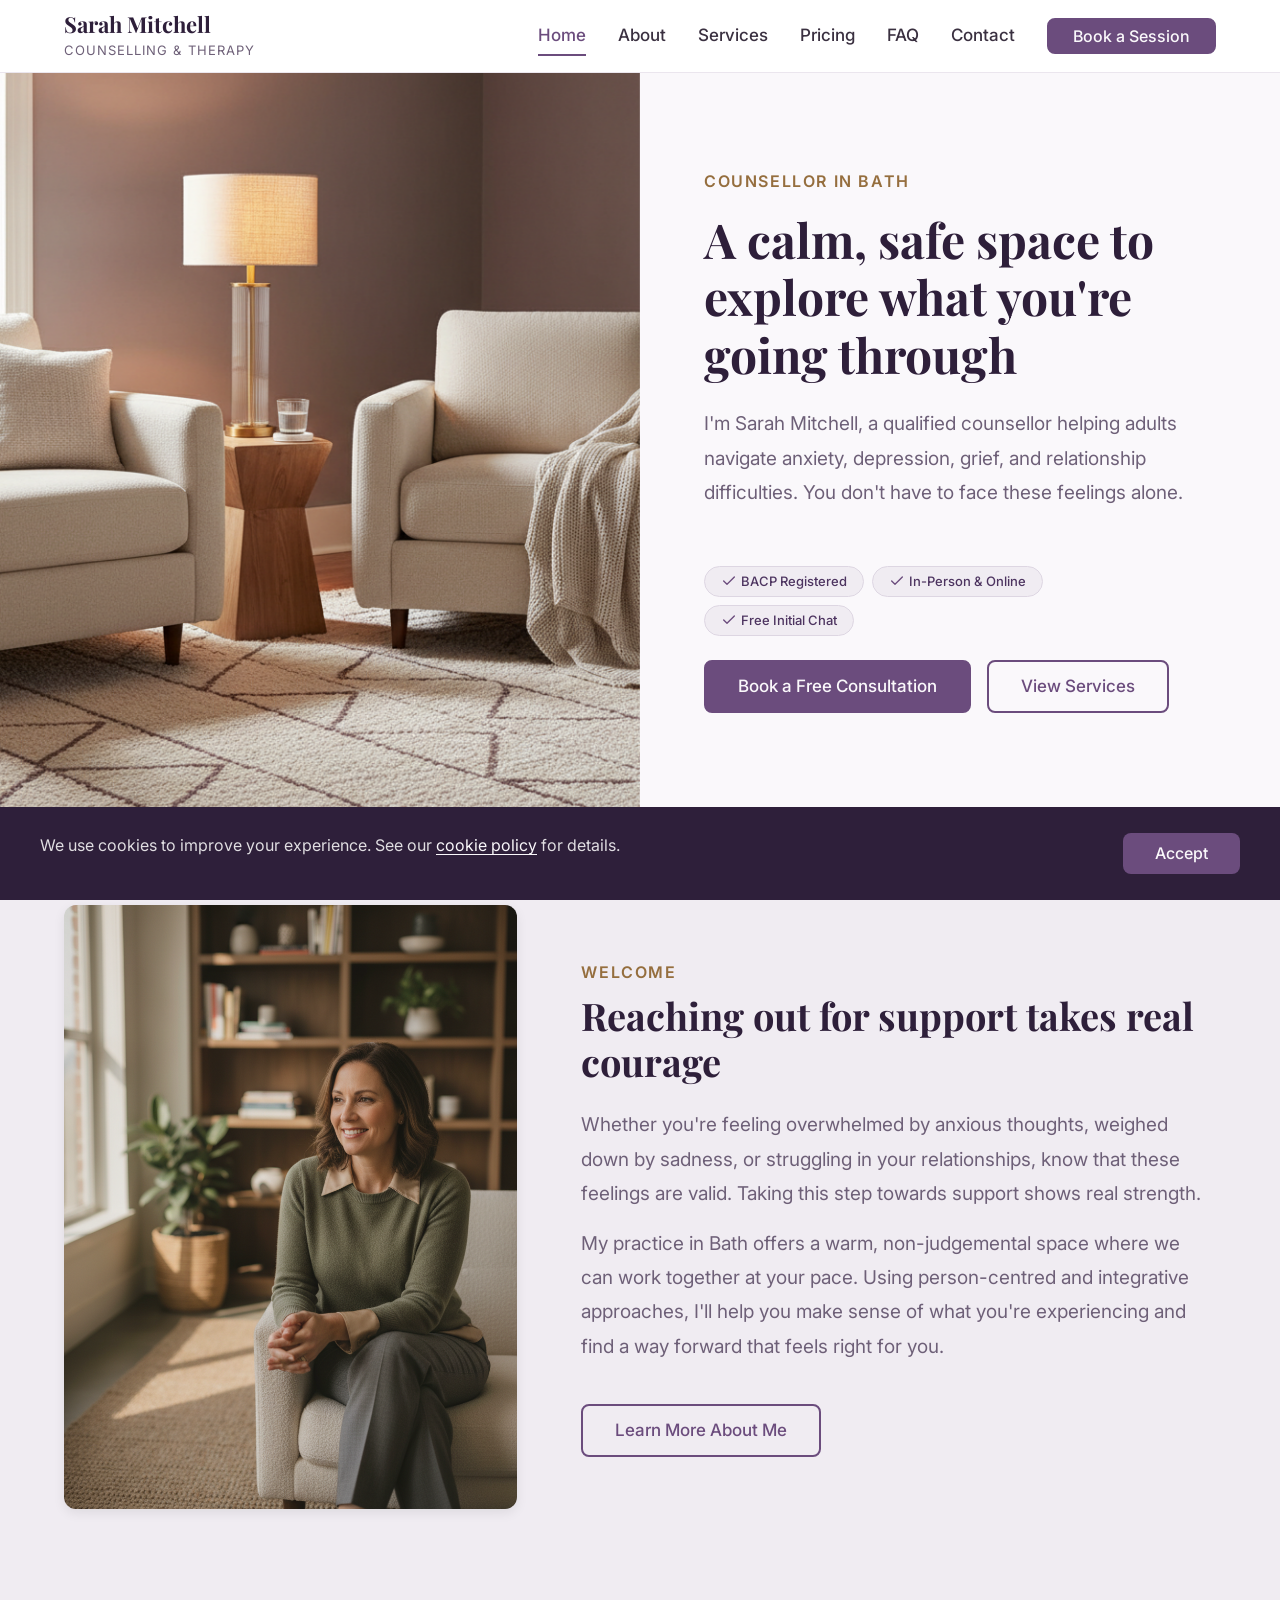
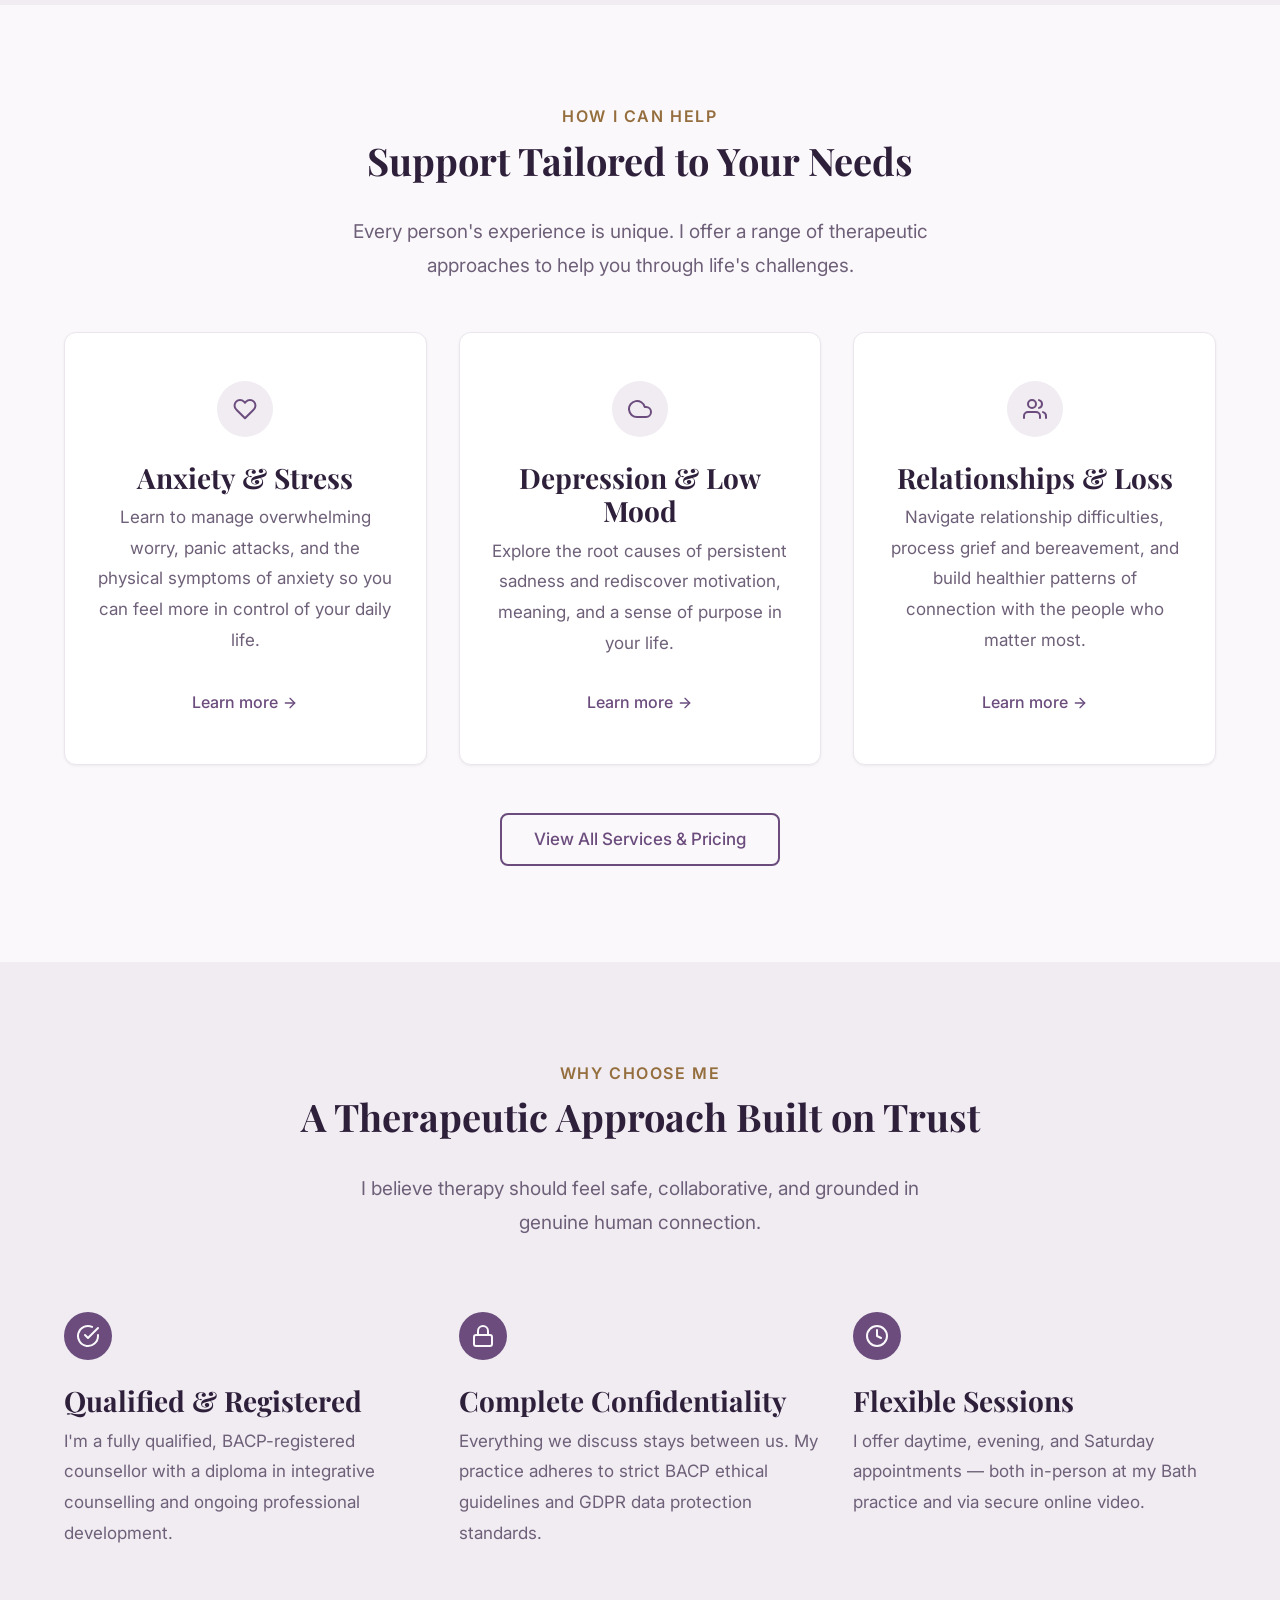
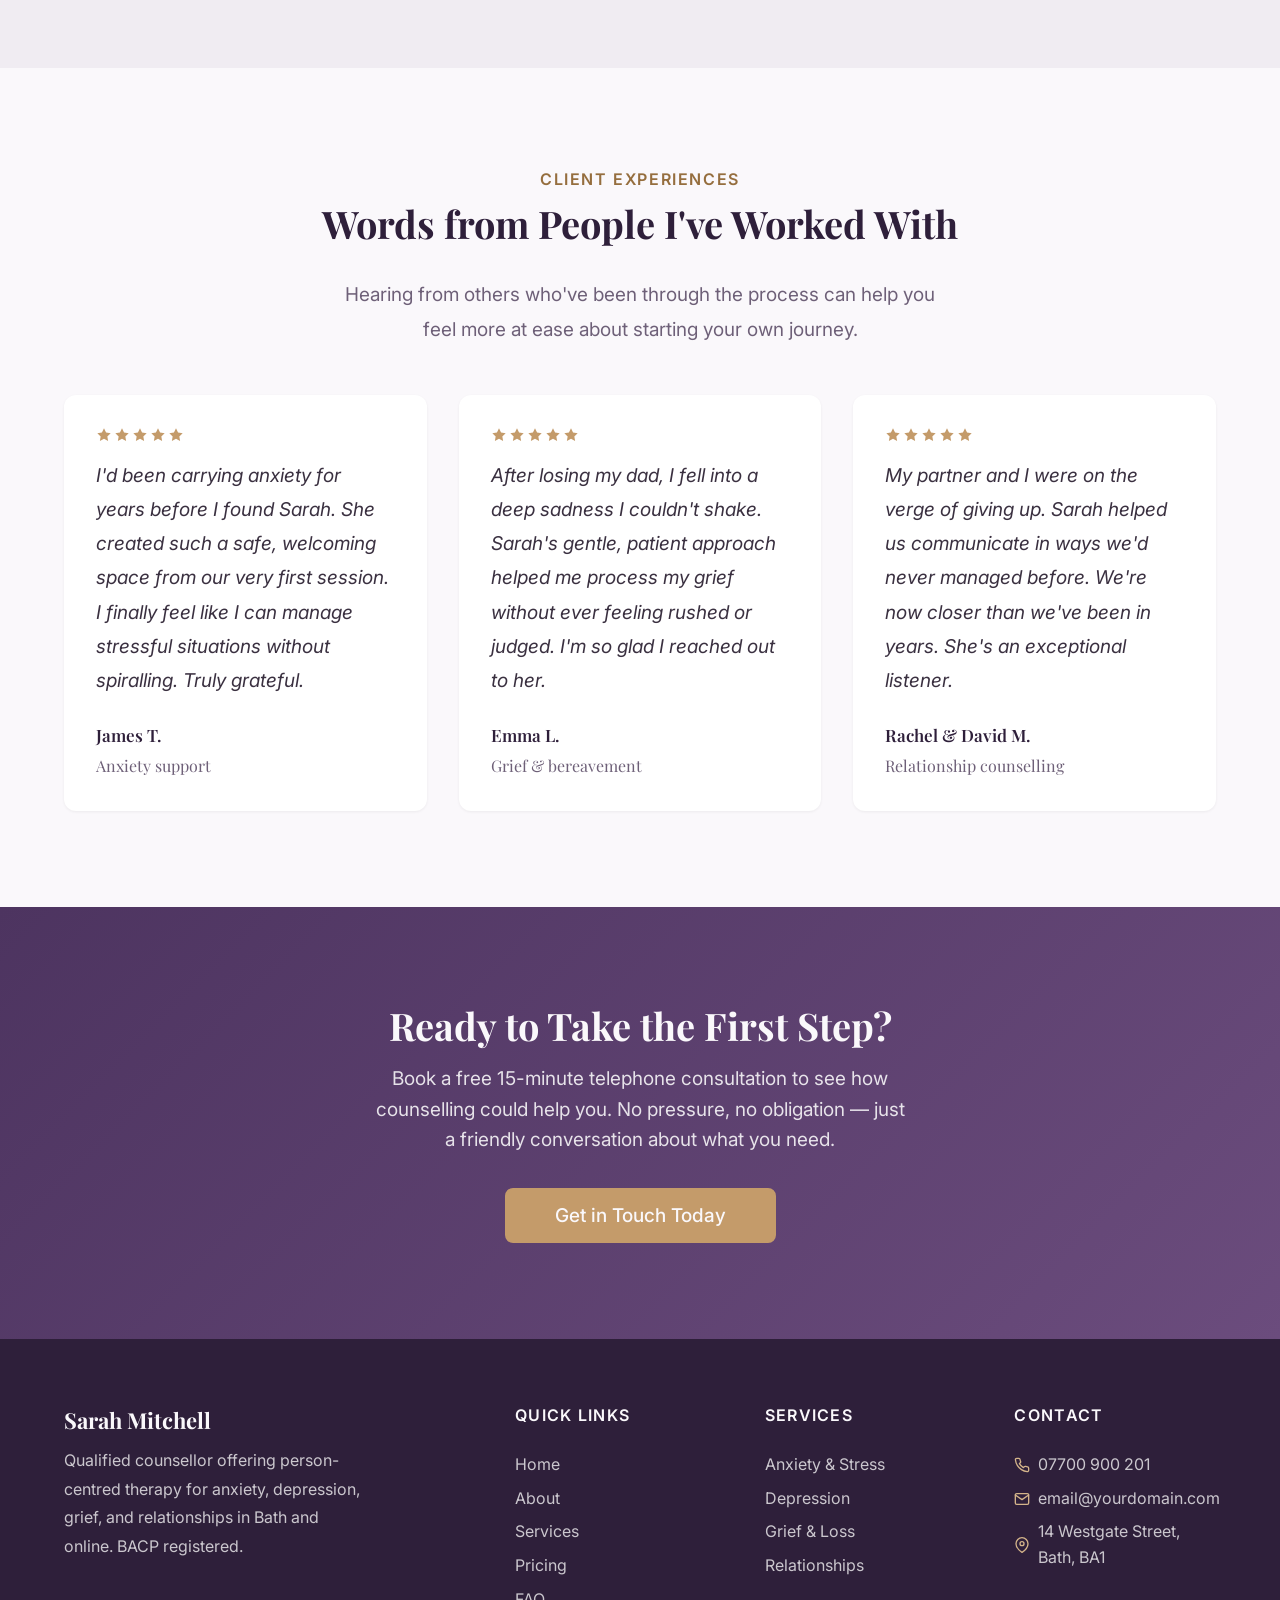
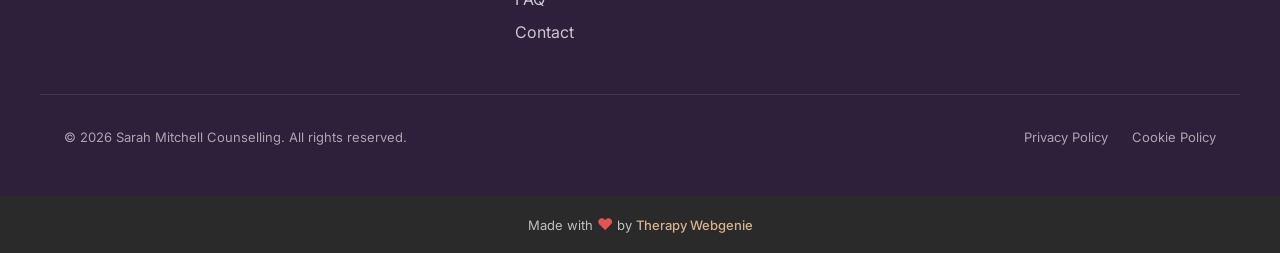
==== index.html @ 0e1b602f "Fix approach numbers, values icons, depression icon - Approach step numbers: 56px circles, 1.5rem fo" ====
<!DOCTYPE html>
<html lang="en">
<head>
  <meta charset="UTF-8">
  <meta name="viewport" content="width=device-width, initial-scale=1.0">
  <meta name="description" content="Sarah Mitchell — qualified counsellor in Bath offering person-centred therapy for anxiety, depression, grief, and relationship difficulties. Book a free consultation.">
  <meta name="author" content="Sarah Mitchell Counselling">
  <title>Sarah Mitchell Counselling — Therapist in Bath | Anxiety, Depression &amp; Relationships</title>

  <link rel="canonical" href="https://counsellor.therapywebgenie.com/">

  <meta property="og:type" content="website">
  <meta property="og:url" content="https://counsellor.therapywebgenie.com/">
  <meta property="og:title" content="Sarah Mitchell Counselling — Therapist in Bath">
  <meta property="og:description" content="Qualified counsellor in Bath offering person-centred therapy for anxiety, depression, grief, and relationship difficulties.">
  <meta property="og:image" content="https://counsellor.therapywebgenie.com/images/hero.jpg">

  <meta name="twitter:card" content="summary_large_image">
  <meta name="twitter:title" content="Sarah Mitchell Counselling — Therapist in Bath">
  <meta name="twitter:description" content="Qualified counsellor in Bath offering person-centred therapy for anxiety, depression, grief, and relationship difficulties.">
  <meta name="twitter:image" content="https://counsellor.therapywebgenie.com/images/hero.jpg">

  <link rel="preconnect" href="https://fonts.googleapis.com">
  <link rel="preconnect" href="https://fonts.gstatic.com" crossorigin>

  <link rel="stylesheet" href="css/base.css">
  <link rel="stylesheet" href="css/components.css">
  <link rel="stylesheet" href="css/theme.css">
  <!-- PROFILE:schema -->
  <script type="application/ld+json">
  {
    "@context": "https://schema.org",
    "@type": "LocalBusiness",
    "name": "Sarah Mitchell Counselling",
    "description": "Qualified counsellor in Bath offering person-centred therapy for anxiety, depression, grief, and relationship difficulties.",
    "url": "https://counsellor.therapywebgenie.com",
    "telephone": "07700 900 201",
    "email": "email@yourdomain.com",
    "address": {
      "@type": "PostalAddress",
      "streetAddress": "14 Westgate Street",
      "addressLocality": "Bath",
      "postalCode": "BA1",
      "addressCountry": "GB"
    },
    "openingHours": [
      "Mo-Fr 09:00-19:00",
      "Sa 09:00-13:00"
    ],
    "image": "https://counsellor.therapywebgenie.com/images/hero.jpg",
    "priceRange": "££"
  }
  </script>
  <!-- /PROFILE:schema -->
</head>
<body>

  <a href="#main" class="skip-link">Skip to main content</a>

  <!-- SECTION: nav -->
  <nav class="nav" role="navigation" aria-label="Main navigation">
    <div class="container nav__inner">
      <a href="index.html" class="nav__brand">
        <!-- PROFILE:logo --><!-- /PROFILE:logo -->
        <span class="nav__name"><!-- PROFILE:site_title -->Sarah Mitchell<!-- /PROFILE:site_title --></span>
        <span class="nav__title"><!-- PROFILE:site_slogan -->Counselling &amp; Therapy<!-- /PROFILE:site_slogan --></span>
      </a>
      <div class="nav__links">
        <a href="index.html" class="nav__link nav__link--active">Home</a>
        <a href="about.html" class="nav__link">About</a>
        <a href="services.html" class="nav__link">Services</a>
        <a href="pricing.html" class="nav__link">Pricing</a>
        <a href="faq.html" class="nav__link">FAQ</a>
        <a href="contact.html" class="nav__link">Contact</a>
        <a href="contact.html" class="btn btn--primary nav__cta">Book a Session</a>
      </div>
      <button class="nav__toggle" aria-label="Toggle menu" aria-expanded="false" aria-controls="mobile-menu">
        <span class="nav__toggle-bar"></span>
        <span class="nav__toggle-bar"></span>
        <span class="nav__toggle-bar"></span>
      </button>
    </div>
    <div class="nav__mobile" id="mobile-menu" role="menu">
      <a href="index.html" class="nav__link nav__link--active" role="menuitem">Home</a>
      <a href="about.html" class="nav__link" role="menuitem">About</a>
      <a href="services.html" class="nav__link" role="menuitem">Services</a>
      <a href="pricing.html" class="nav__link" role="menuitem">Pricing</a>
      <a href="faq.html" class="nav__link" role="menuitem">FAQ</a>
      <a href="contact.html" class="nav__link" role="menuitem">Contact</a>
      <a href="contact.html" class="btn btn--primary" role="menuitem">Book a Session</a>
    </div>
  </nav>
  <!-- /SECTION: nav -->

  <!-- Compact scroll header -->
  <div class="nav-scroll" aria-hidden="true">
    <div class="container nav-scroll__inner">
      <div class="nav-scroll__brand">
        <span class="nav-scroll__name"><!-- PROFILE:site_title -->Sarah Mitchell<!-- /PROFILE:site_title --></span>
        <span class="nav-scroll__title"><!-- PROFILE:site_slogan -->Counselling &amp; Therapy<!-- /PROFILE:site_slogan --></span>
      </div>
      <div class="nav-scroll__right">
        <a href="tel:07700900201" class="nav-scroll__phone">
          <svg xmlns="http://www.w3.org/2000/svg" viewBox="0 0 24 24" fill="none" stroke="currentColor" stroke-width="2" stroke-linecap="round" stroke-linejoin="round"><path d="M22 16.92v3a2 2 0 0 1-2.18 2 19.79 19.79 0 0 1-8.63-3.07 19.5 19.5 0 0 1-6-6 19.79 19.79 0 0 1-3.07-8.67A2 2 0 0 1 4.11 2h3a2 2 0 0 1 2 1.72c.127.96.361 1.903.7 2.81a2 2 0 0 1-.45 2.11L8.09 9.91a16 16 0 0 0 6 6l1.27-1.27a2 2 0 0 1 2.11-.45c.907.339 1.85.573 2.81.7A2 2 0 0 1 22 16.92z"></path></svg>
          07700 900 201
        </a>
        <a href="tel:07700900201" class="nav-scroll__phone-icon" aria-label="Call us">
          <svg xmlns="http://www.w3.org/2000/svg" viewBox="0 0 24 24" fill="none" stroke="currentColor" stroke-width="2" stroke-linecap="round" stroke-linejoin="round"><path d="M22 16.92v3a2 2 0 0 1-2.18 2 19.79 19.79 0 0 1-8.63-3.07 19.5 19.5 0 0 1-6-6 19.79 19.79 0 0 1-3.07-8.67A2 2 0 0 1 4.11 2h3a2 2 0 0 1 2 1.72c.127.96.361 1.903.7 2.81a2 2 0 0 1-.45 2.11L8.09 9.91a16 16 0 0 0 6 6l1.27-1.27a2 2 0 0 1 2.11-.45c.907.339 1.85.573 2.81.7A2 2 0 0 1 22 16.92z"></path></svg>
        </a>
        <button class="nav-scroll__toggle" aria-label="Toggle menu">
          <span class="nav-scroll__toggle-bar"></span>
          <span class="nav-scroll__toggle-bar"></span>
          <span class="nav-scroll__toggle-bar"></span>
        </button>
      </div>
    </div>
  </div>

  <main id="main">

    <!-- SECTION: hero -->
    <section class="hero hero--half">
      <div class="container hero__inner">
        <div class="hero__content">
          <span class="hero__label">Counsellor in Bath</span>
          <h1 class="hero__heading">A calm, safe space to explore what you're going through</h1>
          <p class="hero__text">I'm Sarah Mitchell, a qualified counsellor helping adults navigate anxiety, depression, grief, and relationship difficulties. You don't have to face these feelings alone.</p>
          <ul class="hero__ticks">
            <li>
              <svg xmlns="http://www.w3.org/2000/svg" viewBox="0 0 24 24" fill="none" stroke="currentColor" stroke-width="2" stroke-linecap="round" stroke-linejoin="round"><polyline points="20 6 9 17 4 12"></polyline></svg>
              BACP Registered
            </li>
            <li>
              <svg xmlns="http://www.w3.org/2000/svg" viewBox="0 0 24 24" fill="none" stroke="currentColor" stroke-width="2" stroke-linecap="round" stroke-linejoin="round"><polyline points="20 6 9 17 4 12"></polyline></svg>
              In-Person &amp; Online
            </li>
            <li>
              <svg xmlns="http://www.w3.org/2000/svg" viewBox="0 0 24 24" fill="none" stroke="currentColor" stroke-width="2" stroke-linecap="round" stroke-linejoin="round"><polyline points="20 6 9 17 4 12"></polyline></svg>
              Free Initial Chat
            </li>
          </ul>
          <div class="hero__actions">
            <a href="contact.html" class="btn btn--primary">Book a Free Consultation</a>
            <a href="services.html" class="btn btn--secondary">View Services</a>
          </div>
        </div>
        <div class="hero__image-wrap">
          <img src="images/hero.jpg" alt="Warm, inviting therapy room with soft lighting" class="hero__image" width="800" height="600">
        </div>
      </div>
    </section>
    <!-- /SECTION: hero -->

    <!-- SECTION: intro -->
    <section class="section section--alt reveal">
      <div class="container intro__inner">
        <div class="intro__image-wrap">
          <img src="images/about-portrait.jpg" alt="Sarah Mitchell, counsellor in Bath" class="intro__image" width="600" height="800">
        </div>
        <div class="intro__text">
          <span class="section-label">Welcome</span>
          <h2>Reaching out for support takes real courage</h2>
          <p>Whether you're feeling overwhelmed by anxious thoughts, weighed down by sadness, or struggling in your relationships, know that these feelings are valid. Taking this step towards support shows real strength.</p>
          <p>My practice in Bath offers a warm, non-judgemental space where we can work together at your pace. Using person-centred and integrative approaches, I'll help you make sense of what you're experiencing and find a way forward that feels right for you.</p>
          <a href="about.html" class="btn btn--secondary">Learn More About Me</a>
        </div>
      </div>
    </section>
    <!-- /SECTION: intro -->

    <!-- SECTION: services-overview -->
    <section class="section reveal">
      <div class="container text-center">
        <span class="section-label">How I Can Help</span>
        <h2>Support Tailored to Your Needs</h2>
        <p class="section-subtitle">Every person's experience is unique. I offer a range of therapeutic approaches to help you through life's challenges.</p>
      </div>
      <div class="container grid grid--3">
        <div class="card card--service">
          <div class="card__icon">
            <svg xmlns="http://www.w3.org/2000/svg" viewBox="0 0 24 24" fill="none" stroke="currentColor" stroke-width="2" stroke-linecap="round" stroke-linejoin="round"><path d="M20.84 4.61a5.5 5.5 0 0 0-7.78 0L12 5.67l-1.06-1.06a5.5 5.5 0 0 0-7.78 7.78l1.06 1.06L12 21.23l7.78-7.78 1.06-1.06a5.5 5.5 0 0 0 0-7.78z"></path></svg>
          </div>
          <h3 class="card__title">Anxiety &amp; Stress</h3>
          <p class="card__text">Learn to manage overwhelming worry, panic attacks, and the physical symptoms of anxiety so you can feel more in control of your daily life.</p>
          <a href="services.html" class="card__link">
            Learn more
            <svg xmlns="http://www.w3.org/2000/svg" viewBox="0 0 24 24" fill="none" stroke="currentColor" stroke-width="2" stroke-linecap="round" stroke-linejoin="round"><line x1="5" y1="12" x2="19" y2="12"></line><polyline points="12 5 19 12 12 19"></polyline></svg>
          </a>
        </div>
        <div class="card card--service">
          <div class="card__icon">
            <svg xmlns="http://www.w3.org/2000/svg" viewBox="0 0 24 24" fill="none" stroke="currentColor" stroke-width="2" stroke-linecap="round" stroke-linejoin="round"><path d="M18 10h-1.26A8 8 0 1 0 9 20h9a5 5 0 0 0 0-10z"></path></svg>
          </div>
          <h3 class="card__title">Depression &amp; Low Mood</h3>
          <p class="card__text">Explore the root causes of persistent sadness and rediscover motivation, meaning, and a sense of purpose in your life.</p>
          <a href="services.html" class="card__link">
            Learn more
            <svg xmlns="http://www.w3.org/2000/svg" viewBox="0 0 24 24" fill="none" stroke="currentColor" stroke-width="2" stroke-linecap="round" stroke-linejoin="round"><line x1="5" y1="12" x2="19" y2="12"></line><polyline points="12 5 19 12 12 19"></polyline></svg>
          </a>
        </div>
        <div class="card card--service">
          <div class="card__icon">
            <svg xmlns="http://www.w3.org/2000/svg" viewBox="0 0 24 24" fill="none" stroke="currentColor" stroke-width="2" stroke-linecap="round" stroke-linejoin="round"><path d="M17 21v-2a4 4 0 0 0-4-4H5a4 4 0 0 0-4 4v2"></path><circle cx="9" cy="7" r="4"></circle><path d="M23 21v-2a4 4 0 0 0-3-3.87"></path><path d="M16 3.13a4 4 0 0 1 0 7.75"></path></svg>
          </div>
          <h3 class="card__title">Relationships &amp; Loss</h3>
          <p class="card__text">Navigate relationship difficulties, process grief and bereavement, and build healthier patterns of connection with the people who matter most.</p>
          <a href="services.html" class="card__link">
            Learn more
            <svg xmlns="http://www.w3.org/2000/svg" viewBox="0 0 24 24" fill="none" stroke="currentColor" stroke-width="2" stroke-linecap="round" stroke-linejoin="round"><line x1="5" y1="12" x2="19" y2="12"></line><polyline points="12 5 19 12 12 19"></polyline></svg>
          </a>
        </div>
      </div>
      <div class="container text-center section-footer">
        <a href="services.html" class="btn btn--secondary">View All Services &amp; Pricing</a>
      </div>
    </section>
    <!-- /SECTION: services-overview -->

    <!-- SECTION: why-choose -->
    <section class="section section--alt reveal">
      <div class="container text-center">
        <span class="section-label">Why Choose Me</span>
        <h2>A Therapeutic Approach Built on Trust</h2>
        <p class="section-subtitle">I believe therapy should feel safe, collaborative, and grounded in genuine human connection.</p>
      </div>
      <div class="container grid grid--3">
        <div class="card card--feature">
          <div class="card__icon">
            <svg xmlns="http://www.w3.org/2000/svg" viewBox="0 0 24 24" fill="none" stroke="currentColor" stroke-width="2" stroke-linecap="round" stroke-linejoin="round"><path d="M22 11.08V12a10 10 0 1 1-5.93-9.14"></path><polyline points="22 4 12 14.01 9 11.01"></polyline></svg>
          </div>
          <h3 class="card__title">Qualified &amp; Registered</h3>
          <p class="card__text">I'm a fully qualified, BACP-registered counsellor with a diploma in integrative counselling and ongoing professional development.</p>
        </div>
        <div class="card card--feature">
          <div class="card__icon">
            <svg xmlns="http://www.w3.org/2000/svg" viewBox="0 0 24 24" fill="none" stroke="currentColor" stroke-width="2" stroke-linecap="round" stroke-linejoin="round"><rect x="3" y="11" width="18" height="11" rx="2" ry="2"></rect><path d="M7 11V7a5 5 0 0 1 10 0v4"></path></svg>
          </div>
          <h3 class="card__title">Complete Confidentiality</h3>
          <p class="card__text">Everything we discuss stays between us. My practice adheres to strict BACP ethical guidelines and GDPR data protection standards.</p>
        </div>
        <div class="card card--feature">
          <div class="card__icon">
            <svg xmlns="http://www.w3.org/2000/svg" viewBox="0 0 24 24" fill="none" stroke="currentColor" stroke-width="2" stroke-linecap="round" stroke-linejoin="round"><circle cx="12" cy="12" r="10"></circle><polyline points="12 6 12 12 16 14"></polyline></svg>
          </div>
          <h3 class="card__title">Flexible Sessions</h3>
          <p class="card__text">I offer daytime, evening, and Saturday appointments — both in-person at my Bath practice and via secure online video.</p>
        </div>
      </div>
    </section>
    <!-- /SECTION: why-choose -->

    <!-- SECTION: testimonials -->
    <section class="section reveal">
      <div class="container text-center">
        <span class="section-label">Client Experiences</span>
        <h2>Words from People I've Worked With</h2>
        <p class="section-subtitle">Hearing from others who've been through the process can help you feel more at ease about starting your own journey.</p>
      </div>
      <div class="container grid grid--3">
        <div class="testimonial">
          <div class="testimonial__stars">
            <svg viewBox="0 0 24 24"><path d="M12 2l3.09 6.26L22 9.27l-5 4.87 1.18 6.88L12 17.77l-6.18 3.25L7 14.14 2 9.27l6.91-1.01L12 2z"/></svg>
            <svg viewBox="0 0 24 24"><path d="M12 2l3.09 6.26L22 9.27l-5 4.87 1.18 6.88L12 17.77l-6.18 3.25L7 14.14 2 9.27l6.91-1.01L12 2z"/></svg>
            <svg viewBox="0 0 24 24"><path d="M12 2l3.09 6.26L22 9.27l-5 4.87 1.18 6.88L12 17.77l-6.18 3.25L7 14.14 2 9.27l6.91-1.01L12 2z"/></svg>
            <svg viewBox="0 0 24 24"><path d="M12 2l3.09 6.26L22 9.27l-5 4.87 1.18 6.88L12 17.77l-6.18 3.25L7 14.14 2 9.27l6.91-1.01L12 2z"/></svg>
            <svg viewBox="0 0 24 24"><path d="M12 2l3.09 6.26L22 9.27l-5 4.87 1.18 6.88L12 17.77l-6.18 3.25L7 14.14 2 9.27l6.91-1.01L12 2z"/></svg>
          </div>
          <p class="testimonial__quote">I'd been carrying anxiety for years before I found Sarah. She created such a safe, welcoming space from our very first session. I finally feel like I can manage stressful situations without spiralling. Truly grateful.</p>
          <p class="testimonial__author">James T.</p>
          <p class="testimonial__detail">Anxiety support</p>
        </div>
        <div class="testimonial">
          <div class="testimonial__stars">
            <svg viewBox="0 0 24 24"><path d="M12 2l3.09 6.26L22 9.27l-5 4.87 1.18 6.88L12 17.77l-6.18 3.25L7 14.14 2 9.27l6.91-1.01L12 2z"/></svg>
            <svg viewBox="0 0 24 24"><path d="M12 2l3.09 6.26L22 9.27l-5 4.87 1.18 6.88L12 17.77l-6.18 3.25L7 14.14 2 9.27l6.91-1.01L12 2z"/></svg>
            <svg viewBox="0 0 24 24"><path d="M12 2l3.09 6.26L22 9.27l-5 4.87 1.18 6.88L12 17.77l-6.18 3.25L7 14.14 2 9.27l6.91-1.01L12 2z"/></svg>
            <svg viewBox="0 0 24 24"><path d="M12 2l3.09 6.26L22 9.27l-5 4.87 1.18 6.88L12 17.77l-6.18 3.25L7 14.14 2 9.27l6.91-1.01L12 2z"/></svg>
            <svg viewBox="0 0 24 24"><path d="M12 2l3.09 6.26L22 9.27l-5 4.87 1.18 6.88L12 17.77l-6.18 3.25L7 14.14 2 9.27l6.91-1.01L12 2z"/></svg>
          </div>
          <p class="testimonial__quote">After losing my dad, I fell into a deep sadness I couldn't shake. Sarah's gentle, patient approach helped me process my grief without ever feeling rushed or judged. I'm so glad I reached out to her.</p>
          <p class="testimonial__author">Emma L.</p>
          <p class="testimonial__detail">Grief &amp; bereavement</p>
        </div>
        <div class="testimonial">
          <div class="testimonial__stars">
            <svg viewBox="0 0 24 24"><path d="M12 2l3.09 6.26L22 9.27l-5 4.87 1.18 6.88L12 17.77l-6.18 3.25L7 14.14 2 9.27l6.91-1.01L12 2z"/></svg>
            <svg viewBox="0 0 24 24"><path d="M12 2l3.09 6.26L22 9.27l-5 4.87 1.18 6.88L12 17.77l-6.18 3.25L7 14.14 2 9.27l6.91-1.01L12 2z"/></svg>
            <svg viewBox="0 0 24 24"><path d="M12 2l3.09 6.26L22 9.27l-5 4.87 1.18 6.88L12 17.77l-6.18 3.25L7 14.14 2 9.27l6.91-1.01L12 2z"/></svg>
            <svg viewBox="0 0 24 24"><path d="M12 2l3.09 6.26L22 9.27l-5 4.87 1.18 6.88L12 17.77l-6.18 3.25L7 14.14 2 9.27l6.91-1.01L12 2z"/></svg>
            <svg viewBox="0 0 24 24"><path d="M12 2l3.09 6.26L22 9.27l-5 4.87 1.18 6.88L12 17.77l-6.18 3.25L7 14.14 2 9.27l6.91-1.01L12 2z"/></svg>
          </div>
          <p class="testimonial__quote">My partner and I were on the verge of giving up. Sarah helped us communicate in ways we'd never managed before. We're now closer than we've been in years. She's an exceptional listener.</p>
          <p class="testimonial__author">Rachel &amp; David M.</p>
          <p class="testimonial__detail">Relationship counselling</p>
        </div>
      </div>
    </section>
    <!-- /SECTION: testimonials -->

    <!-- SECTION: cta -->
    <section class="section cta-banner reveal">
      <div class="container text-center">
        <h2>Ready to Take the First Step?</h2>
        <p>Book a free 15-minute telephone consultation to see how counselling could help you. No pressure, no obligation — just a friendly conversation about what you need.</p>
        <div class="cta-banner__buttons">
          <a href="contact.html" class="btn btn--accent">Get in Touch Today</a>
        </div>
      </div>
    </section>
    <!-- /SECTION: cta -->

  </main>

  <!-- SECTION: footer -->
  <footer class="footer">
    <div class="container footer__inner">
      <div class="footer__brand">
        <p class="footer__brand-name">Sarah Mitchell</p>
        <p class="footer__brand-text">Qualified counsellor offering person-centred therapy for anxiety, depression, grief, and relationships in Bath and online. BACP registered.</p>
      </div>
      <div class="footer__col">
        <p class="footer__heading">Quick Links</p>
        <div class="footer__links">
          <a href="index.html" class="footer__link">Home</a>
          <a href="about.html" class="footer__link">About</a>
          <a href="services.html" class="footer__link">Services</a>
          <a href="pricing.html" class="footer__link">Pricing</a>
          <a href="faq.html" class="footer__link">FAQ</a>
          <a href="contact.html" class="footer__link">Contact</a>
        </div>
      </div>
      <div class="footer__col">
        <p class="footer__heading">Services</p>
        <div class="footer__links">
          <a href="services.html" class="footer__link">Anxiety &amp; Stress</a>
          <a href="services.html" class="footer__link">Depression</a>
          <a href="services.html" class="footer__link">Grief &amp; Loss</a>
          <a href="services.html" class="footer__link">Relationships</a>
        </div>
      </div>
      <div class="footer__col">
        <p class="footer__heading">Contact</p>
        <div class="footer__contact-item">
          <svg xmlns="http://www.w3.org/2000/svg" viewBox="0 0 24 24" fill="none" stroke="currentColor" stroke-width="2" stroke-linecap="round" stroke-linejoin="round"><path d="M22 16.92v3a2 2 0 0 1-2.18 2 19.79 19.79 0 0 1-8.63-3.07 19.5 19.5 0 0 1-6-6 19.79 19.79 0 0 1-3.07-8.67A2 2 0 0 1 4.11 2h3a2 2 0 0 1 2 1.72 12.84 12.84 0 0 0 .7 2.81 2 2 0 0 1-.45 2.11L8.09 9.91a16 16 0 0 0 6 6l1.27-1.27a2 2 0 0 1 2.11-.45 12.84 12.84 0 0 0 2.81.7A2 2 0 0 1 22 16.92z"></path></svg>
          <!-- PROFILE:phone_landline --><span>07700 900 201</span><!-- /PROFILE:phone_landline -->
        </div>
        <div class="footer__contact-item">
          <svg xmlns="http://www.w3.org/2000/svg" viewBox="0 0 24 24" fill="none" stroke="currentColor" stroke-width="2" stroke-linecap="round" stroke-linejoin="round"><path d="M4 4h16c1.1 0 2 .9 2 2v12c0 1.1-.9 2-2 2H4c-1.1 0-2-.9-2-2V6c0-1.1.9-2 2-2z"></path><polyline points="22,6 12,13 2,6"></polyline></svg>
          <!-- PROFILE:email --><a href="mailto:email@yourdomain.com">email@yourdomain.com</a><!-- /PROFILE:email -->
        </div>
        <div class="footer__contact-item">
          <svg xmlns="http://www.w3.org/2000/svg" viewBox="0 0 24 24" fill="none" stroke="currentColor" stroke-width="2" stroke-linecap="round" stroke-linejoin="round"><path d="M21 10c0 7-9 13-9 13s-9-6-9-13a9 9 0 0 1 18 0z"></path><circle cx="12" cy="10" r="3"></circle></svg>
          <!-- PROFILE:address --><span>14 Westgate Street, Bath, BA1</span><!-- /PROFILE:address -->
        </div>
      </div>
    </div>
    <div class="container footer__bottom">
      <p class="footer__copyright">&copy; 2026 Sarah Mitchell Counselling. All rights reserved.</p>
      <div class="footer__legal">
        <a href="privacy.html">Privacy Policy</a>
        <a href="cookies-policy.html">Cookie Policy</a>
      </div>
    </div>
  </footer>
  <!-- /SECTION: footer -->

  <div class="site-credit">
    <p>Made with <span class="site-credit__heart" aria-label="love">&#10084;</span> by <a href="https://www.therapywebgenie.com" target="_blank" rel="noopener">Therapy Webgenie</a></p>
  </div>

  <!-- Cookie Consent -->
  <div class="cookie-banner" role="dialog" aria-label="Cookie consent">
    <div class="cookie-banner__inner">
      <p class="cookie-banner__text">We use cookies to improve your experience. See our <a href="cookies-policy.html">cookie policy</a> for details.</p>
      <button class="cookie-banner__accept">Accept</button>
    </div>
  </div>

  <!-- Back to Top -->
  <button class="back-to-top" aria-label="Back to top">
    <svg xmlns="http://www.w3.org/2000/svg" viewBox="0 0 24 24" fill="none" stroke="currentColor" stroke-width="2" stroke-linecap="round" stroke-linejoin="round"><polyline points="18 15 12 9 6 15"></polyline></svg>
  </button>

  <script src="js/main.js"></script>
</body>
</html>
---- css/base.css ----
/* =============================================
   BASE STYLES
   Reset, Custom Properties, Typography, Layout
   Theme colours & fonts are in theme.css
   ============================================= */

/* --- Custom Properties (non-theme) --- */
:root {
  --text-xs: 0.8125rem;
  --text-sm: 1rem;
  --text-base: 1.0625rem;
  --text-md: 1.1875rem;
  --text-lg: 1.375rem;
  --text-xl: 1.625rem;
  --text-2xl: 2rem;
  --text-3xl: 2.375rem;
  --text-4xl: 3rem;

  /* Heading sizes (overridable per font pairing in theme.css) */
  --text-h1: var(--text-3xl);          /* mobile: 38px */
  --text-h1-desktop: var(--text-4xl);  /* desktop: 48px */
  --text-h2: var(--text-2xl);          /* mobile: 32px */
  --text-h2-desktop: var(--text-3xl);  /* desktop: 38px */
  --text-h3: var(--text-xl);           /* mobile: 26px */
  --text-h3-desktop: 1.75rem;          /* desktop: 28px */

  --font-weight-normal: 400;
  --font-weight-medium: 500;
  --font-weight-semibold: 600;
  --font-weight-bold: 700;

  --line-height-tight: 1.2;
  --line-height-normal: 1.6;
  --line-height-relaxed: 1.8;

  /* Spacing */
  --space-xs: 0.25rem;
  --space-sm: 0.5rem;
  --space-md: 1rem;
  --space-lg: 1.5rem;
  --space-xl: 2rem;
  --space-2xl: 3rem;
  --space-3xl: 4rem;
  --space-4xl: 6rem;
  --space-5xl: 8rem;

  /* Layout */
  --container-max: 1200px;
  --container-narrow: 800px;
  --container-wide: 1400px;

  /* Border Radius */
  --radius-sm: 4px;
  --radius-md: 8px;
  --radius-lg: 12px;
  --radius-xl: 20px;
  --radius-full: 9999px;

  /* Shadows */
  --shadow-sm: 0 1px 3px rgba(0, 0, 0, 0.06);
  --shadow-md: 0 4px 12px rgba(0, 0, 0, 0.08);
  --shadow-lg: 0 8px 30px rgba(0, 0, 0, 0.1);
  --shadow-xl: 0 12px 40px rgba(0, 0, 0, 0.12);

  /* Transitions */
  --transition-fast: 150ms ease;
  --transition-base: 250ms ease;
  --transition-normal: 300ms ease;
  --transition-slow: 400ms ease;
}

/* --- Reset --- */
*,
*::before,
*::after {
  box-sizing: border-box;
  margin: 0;
  padding: 0;
}

html {
  font-size: 100%;
  scroll-behavior: smooth;
  -webkit-text-size-adjust: 100%;
}

body {
  font-family: var(--font-body);
  font-size: var(--text-md);
  font-weight: var(--font-weight-normal);
  line-height: var(--line-height-normal);
  color: var(--color-text);
  background-color: var(--color-bg);
  -webkit-font-smoothing: antialiased;
  -moz-osx-font-smoothing: grayscale;
}

img,
picture,
video,
svg {
  display: block;
  max-width: 100%;
  height: auto;
}

input,
button,
textarea,
select {
  font: inherit;
  color: inherit;
}

button {
  cursor: pointer;
  border: none;
  background: none;
}

a {
  color: inherit;
  text-decoration: none;
}

ul,
ol {
  list-style: none;
}

h1, h2, h3, h4, h5, h6 {
  font-family: var(--font-heading);
  color: var(--color-text-heading);
  line-height: var(--line-height-tight);
  font-weight: var(--font-weight-bold);
  margin-bottom: var(--space-md);
}

/* --- Typography --- */
h1 {
  font-size: var(--text-h1);
}

h2 {
  font-size: var(--text-h2);
}

h3 {
  font-size: var(--text-h3);
}

h4 {
  font-size: var(--text-lg);
}

h5 {
  font-size: var(--text-md);
}

h6 {
  font-size: var(--text-base);
}

p {
  margin-bottom: var(--space-md);
}

p:last-child:not(.section-subtitle) {
  margin-bottom: 0;
}

strong {
  font-weight: var(--font-weight-semibold);
}

/* --- Layout Utilities --- */
.container {
  width: 100%;
  max-width: var(--container-max);
  margin-left: auto;
  margin-right: auto;
  padding-left: var(--space-lg);
  padding-right: var(--space-lg);
}

.container--narrow {
  max-width: var(--container-narrow);
}

.section {
  padding-top: var(--space-3xl);
  padding-bottom: var(--space-3xl);
}

.section--alt {
  background-color: var(--color-bg-alt);
}

/* Icons inside alt sections: swap bg-alt → surface so they remain visible */
.section--alt .card__icon,
.section--alt .icon-box__icon,
.section--alt .contact-info__icon,
.section--alt .service-detail__icon {
  background-color: var(--color-surface);
}

.section--dark {
  background-color: var(--color-bg-dark);
  color: var(--color-text-inverse);
}

.section--dark h2,
.section--dark h3,
.section--dark h4 {
  color: var(--color-text-inverse);
}

/* Grid */
.grid {
  display: grid;
  gap: var(--space-xl);
}

.grid--2 {
  grid-template-columns: 1fr;
}

.grid--3 {
  grid-template-columns: 1fr;
}

/* --- Buttons --- */
.btn {
  display: inline-flex;
  align-items: center;
  justify-content: center;
  gap: var(--space-sm);
  padding: var(--space-md) var(--space-xl);
  font-family: var(--font-body);
  font-size: var(--text-base);
  font-weight: var(--font-weight-medium);
  line-height: 1;
  border-radius: var(--radius-md);
  transition: all var(--transition-base);
  text-decoration: none;
  border: 2px solid transparent;
  white-space: nowrap;
}

.btn--primary {
  background-color: var(--color-primary);
  color: var(--color-text-inverse);
  border-color: var(--color-primary);
}

.btn--primary:hover {
  background-color: var(--color-primary-dark);
  border-color: var(--color-primary-dark);
}

.btn--secondary {
  background-color: transparent;
  color: var(--color-primary);
  border-color: var(--color-primary);
}

.btn--secondary:hover {
  background-color: var(--color-primary);
  color: var(--color-text-inverse);
}

.btn--accent {
  background-color: var(--color-secondary);
  color: var(--color-text-inverse);
  border-color: var(--color-secondary);
}

.btn--accent:hover {
  background-color: var(--color-secondary-dark);
  border-color: var(--color-secondary-dark);
}

.btn--block {
  width: 100%;
}

/* --- Links --- */
.link {
  color: var(--color-primary);
  text-decoration: underline;
  text-underline-offset: 3px;
  transition: color var(--transition-fast);
}

.link:hover {
  color: var(--color-primary-dark);
}

/* --- Text Utilities --- */
.text-center {
  text-align: center;
}

.text-center h2 {
  margin-bottom: var(--space-xl);
}

.text-balance {
  text-wrap: balance;
}

.section-subtitle {
  font-size: var(--text-md);
  color: var(--color-text-light);
  max-width: 600px;
  margin-bottom: var(--space-2xl);
  line-height: var(--line-height-relaxed);
}

.text-center .section-subtitle {
  margin-left: auto;
  margin-right: auto;
}

.section-footer {
  margin-top: var(--space-2xl);
}

.section-label {
  display: inline-block;
  font-family: var(--font-body);
  font-size: var(--text-sm);
  font-weight: var(--font-weight-semibold);
  text-transform: uppercase;
  letter-spacing: 0.1em;
  color: var(--color-secondary-dark);
  margin-bottom: var(--space-sm);
}

/* --- Responsive Typography --- */
@media (min-width: 768px) {
  h1 {
    font-size: var(--text-h1-desktop);
  }

  h2 {
    font-size: var(--text-h2-desktop);
  }

  h3 {
    font-size: var(--text-h3-desktop);
  }

  .section {
    padding-top: var(--space-4xl);
    padding-bottom: var(--space-4xl);
  }
}

/* --- Responsive Grid --- */
@media (min-width: 768px) {
  .grid--2 {
    grid-template-columns: repeat(2, 1fr);
  }

  .grid--3 {
    grid-template-columns: repeat(2, 1fr);
  }
}

@media (min-width: 1024px) {
  .grid--3 {
    grid-template-columns: repeat(3, 1fr);
  }
}

/* --- Screen Reader Only --- */
.sr-only {
  position: absolute;
  width: 1px;
  height: 1px;
  padding: 0;
  margin: -1px;
  overflow: hidden;
  clip: rect(0, 0, 0, 0);
  white-space: nowrap;
  border-width: 0;
}
---- css/components.css ----
/* =============================================
   COMPONENT STYLES
   Nav, Hero, Cards, Testimonials, Forms, Footer
   ============================================= */

/* --- Skip Link --- */
.skip-link {
  position: absolute;
  top: -100%;
  left: var(--space-md);
  padding: var(--space-sm) var(--space-md);
  background: var(--color-primary);
  color: var(--color-text-inverse);
  border-radius: var(--radius-md);
  z-index: 1000;
  font-size: var(--text-sm);
}

.skip-link:focus {
  top: var(--space-sm);
}

/* =============================================
   NAVIGATION
   ============================================= */
.nav {
  position: relative;
  z-index: 100;
  background-color: var(--color-surface);
  border-bottom: 1px solid var(--color-border-light);
  transition: box-shadow var(--transition-base);
}

.nav--scrolled {
  box-shadow: var(--shadow-md);
}

.nav__inner {
  display: flex;
  align-items: center;
  justify-content: space-between;
  height: 72px;
}

.nav__brand {
  display: flex;
  flex-direction: column;
  gap: 2px;
}

.nav__logo {
  max-height: 70px;
  width: auto;
  object-fit: contain;
}

/* Logo beside title — add .nav__brand--inline to .nav__brand */
.nav__brand--inline {
  flex-direction: row;
  align-items: center;
  gap: var(--space-sm);
}

.nav__brand--inline .nav__brand-text {
  display: flex;
  flex-direction: column;
  gap: 2px;
}

.nav__name {
  font-family: var(--font-heading);
  font-size: var(--text-lg);
  font-weight: var(--font-weight-bold);
  color: var(--color-text-heading);
  line-height: 1.2;
}

.nav__title {
  font-size: var(--text-xs);
  color: var(--color-text-light);
  text-transform: uppercase;
  letter-spacing: 0.08em;
}

.nav__links {
  display: none;
  gap: var(--space-xl);
  align-items: center;
}

.nav__link {
  font-size: var(--text-base);
  font-weight: var(--font-weight-medium);
  color: var(--color-text);
  transition: color var(--transition-fast);
  position: relative;
  padding: var(--space-xs) 0;
}

.nav__link::after {
  content: '';
  position: absolute;
  bottom: -2px;
  left: 0;
  width: 0;
  height: 2px;
  background-color: var(--color-primary);
  transition: width var(--transition-base);
}

.nav__link:hover,
.nav__link--active {
  color: var(--color-primary);
}

.nav__link:hover::after,
.nav__link--active::after {
  width: 100%;
}

.nav__cta {
  font-size: var(--text-sm);
  padding: var(--space-sm) var(--space-lg);
}

/* Mobile Menu Toggle */
.nav__toggle {
  display: flex;
  flex-direction: column;
  gap: 5px;
  padding: var(--space-sm);
  z-index: 110;
}

.nav__toggle-bar {
  display: block;
  width: 24px;
  height: 2px;
  background-color: var(--color-text);
  border-radius: 2px;
  transition: all var(--transition-base);
  transform-origin: center;
}

.nav__toggle--open .nav__toggle-bar:nth-child(1) {
  transform: translateY(7px) rotate(45deg);
}

.nav__toggle--open .nav__toggle-bar:nth-child(2) {
  opacity: 0;
}

.nav__toggle--open .nav__toggle-bar:nth-child(3) {
  transform: translateY(-7px) rotate(-45deg);
}

/* Mobile Menu Overlay — slide in from right */
.nav__mobile {
  display: flex;
  position: fixed;
  inset: 0;
  top: 72px;
  background-color: var(--color-surface);
  z-index: 99;
  padding: var(--space-3xl) var(--space-lg);
  flex-direction: column;
  gap: var(--space-lg);
  overflow-y: auto;
  transform: translateX(100%);
  opacity: 0;
  visibility: hidden;
  transition: transform 0.35s cubic-bezier(0.4, 0, 0.2, 1),
              opacity 0.35s ease,
              visibility 0.35s;
}

.nav__mobile--open {
  transform: translateX(0);
  opacity: 1;
  visibility: visible;
}

.nav__mobile .nav__link,
.nav__mobile .btn {
  opacity: 0;
  transform: translateX(20px);
  transition: opacity 0.3s ease, transform 0.3s ease;
}

.nav__mobile--open .nav__link,
.nav__mobile--open .btn {
  opacity: 1;
  transform: translateX(0);
}

.nav__mobile--open > *:nth-child(1) { transition-delay: 0.05s; }
.nav__mobile--open > *:nth-child(2) { transition-delay: 0.1s; }
.nav__mobile--open > *:nth-child(3) { transition-delay: 0.15s; }
.nav__mobile--open > *:nth-child(4) { transition-delay: 0.2s; }
.nav__mobile--open > *:nth-child(5) { transition-delay: 0.25s; }
.nav__mobile--open > *:nth-child(6) { transition-delay: 0.3s; }
.nav__mobile--open > *:nth-child(7) { transition-delay: 0.35s; }

.nav__mobile .nav__link {
  font-size: var(--text-lg);
  padding: var(--space-sm) 0;
  border-bottom: 1px solid var(--color-border-light);
}

.nav__mobile .nav__link::after {
  display: none;
}

.nav__mobile .btn {
  margin-top: var(--space-md);
  text-align: center;
}

@media (min-width: 1100px) {
  .nav__links {
    display: flex;
  }

  .nav__toggle {
    display: none;
  }
}

/* --- Nav Dropdowns (Desktop) --- */
.nav__dropdown {
  position: relative;
}

.nav__link--has-children {
  display: inline-flex;
  align-items: center;
  gap: 4px;
  background: none;
  border: none;
  cursor: pointer;
  font-family: inherit;
  font-size: inherit;
  font-weight: inherit;
  color: inherit;
  padding: 0;
}

.nav__chevron {
  width: 12px;
  height: 12px;
  transition: transform var(--transition-fast);
  flex-shrink: 0;
}

.nav__dropdown:hover .nav__chevron,
.nav__link--has-children[aria-expanded="true"] ~ .nav__dropdown-menu + .nav__chevron,
.nav__link--has-children[aria-expanded="true"] .nav__chevron {
  transform: rotate(180deg);
}

.nav__dropdown-trigger {
  display: inline-flex;
  align-items: center;
  gap: 4px;
  background: none;
  border: none;
  cursor: pointer;
  font-family: inherit;
  font-size: inherit;
  font-weight: inherit;
  color: inherit;
  padding: 0;
}

.nav__dropdown-trigger .nav__chevron {
  width: 12px;
  height: 12px;
  transition: transform var(--transition-fast);
  flex-shrink: 0;
}

.nav__dropdown:hover .nav__dropdown-trigger .nav__chevron {
  transform: rotate(180deg);
}

.nav__dropdown-menu {
  position: absolute;
  top: 100%;
  left: 50%;
  transform: translateX(-50%);
  min-width: 240px;
  background: var(--color-surface);
  border: 1px solid var(--color-border-light);
  border-radius: var(--radius-md, 8px);
  box-shadow: var(--shadow-lg);
  padding: var(--space-sm) 0;
  opacity: 0;
  visibility: hidden;
  transition: opacity var(--transition-fast), visibility var(--transition-fast);
  z-index: 110;
  margin-top: var(--space-xs);
}

.nav__dropdown:hover .nav__dropdown-menu {
  opacity: 1;
  visibility: visible;
}

.nav__dropdown-link,
.nav__dropdown-menu .nav__link--child {
  display: block;
  padding: var(--space-sm) var(--space-lg);
  font-size: var(--text-sm);
  color: var(--color-text);
  transition: background var(--transition-fast), color var(--transition-fast);
  white-space: nowrap;
  text-decoration: none;
}

.nav__dropdown-link:hover,
.nav__dropdown-menu .nav__link--child:hover {
  background: var(--color-bg);
  color: var(--color-primary);
}

.nav__dropdown-link--active {
  color: var(--color-primary);
  font-weight: 600;
}

/* --- Nav Mobile Sub-menus (Accordion) --- */
.nav__mobile-group {
  display: flex;
  flex-direction: column;
}

.nav__mobile-parent {
  display: flex;
  align-items: center;
  justify-content: space-between;
}

.nav__mobile-parent > .nav__link {
  flex: 1;
  cursor: default;
}

.nav__mobile-expand {
  padding: var(--space-sm);
  background: none;
  border: none;
  cursor: pointer;
  color: var(--color-text-light);
  transition: transform var(--transition-fast);
  display: flex;
  align-items: center;
}

.nav__mobile-expand[aria-expanded="true"] .nav__chevron {
  transform: rotate(180deg);
}

.nav__mobile-children {
  display: flex;
  flex-direction: column;
  padding-left: var(--space-lg);
}

.nav__mobile-children[hidden] {
  display: none;
}

.nav__link--child {
  font-size: var(--text-base);
  color: var(--color-text-light);
  padding: var(--space-xs) 0;
  border-bottom: 1px solid var(--color-border-light);
}

.nav__link--child:hover {
  color: var(--color-primary);
}

.nav__link--child::after {
  display: none;
}

/* =============================================
   NAVIGATION: TWO-TIER VARIANT
   Top bar (brand + contact info) + bottom bar (nav links)
   ============================================= */
.nav--two-tier {
  position: relative;
  z-index: 100;
  background-color: var(--color-surface);
  border-bottom: 1px solid var(--color-border-light);
  transition: box-shadow var(--transition-base);
  padding: 20px 0;
}

.nav--two-tier.nav--scrolled {
  box-shadow: var(--shadow-md);
}

/* --- Top bar: brand left, contact info right --- */
.nav__top {
  display: flex;
  align-items: center;
  justify-content: space-between;
  padding-top: 20px;
  padding-bottom: var(--space-sm);
}

.nav__contact {
  display: none;
  align-items: center;
  gap: var(--space-xl);
}

.nav__contact-item {
  display: flex;
  align-items: center;
  gap: var(--space-xs);
  font-size: var(--text-sm);
  color: var(--color-text-light);
  white-space: nowrap;
}

.nav__contact-item svg {
  width: 16px;
  height: 16px;
  flex-shrink: 0;
  color: var(--color-primary);
}

.nav__contact-item a {
  color: var(--color-text-light);
  font-weight: var(--font-weight-medium);
}

.nav__contact-item a:hover {
  color: var(--color-primary);
}

/* --- Bottom bar: nav links + CTA --- */
.nav__bottom {
  display: flex;
  align-items: center;
  justify-content: space-between;
  border-top: 1px solid var(--color-border-light);
  padding-top: var(--space-sm);
  padding-bottom: 20px;
}

.nav--two-tier .nav__links {
  display: none;
  gap: var(--space-lg);
  align-items: center;
  width: 100%;
}

.nav--two-tier .nav__cta {
  margin-left: auto;
}

.nav--two-tier .nav__link {
  font-size: var(--text-sm);
}

/* Mobile: hamburger in top bar, not bottom */
.nav--two-tier .nav__toggle {
  display: flex;
  flex-direction: column;
  gap: 5px;
  padding: var(--space-sm);
  z-index: 110;
}

/* Two-tier mobile: hide bottom bar border, show only toggle */
.nav--two-tier .nav__bottom {
  border-top: none;
  padding: 0;
  position: absolute;
  right: var(--space-lg);
  top: var(--space-lg);
}

@media (min-width: 1100px) {
  .nav--two-tier .nav__bottom {
    position: static;
    border-top: 1px solid var(--color-border-light);
    padding-top: var(--space-sm);
    padding-bottom: var(--space-sm);
  }
}

.nav__top {
  position: relative;
}

/* Desktop breakpoint */
@media (min-width: 900px) {
  .nav__contact {
    display: flex;
  }
}

@media (min-width: 1100px) {
  .nav--two-tier .nav__links {
    display: flex;
  }

  .nav--two-tier .nav__toggle {
    display: none;
  }
}

/* Mobile menu for two-tier uses the same nav__mobile styles */
.nav--two-tier .nav__mobile {
  top: 0;
}

/* Contact info inside mobile menu */
.nav__mobile-contact {
  display: flex;
  flex-direction: column;
  gap: var(--space-sm);
  padding-top: var(--space-md);
  margin-top: var(--space-md);
  border-top: 1px solid var(--color-border-light);
}

.nav__mobile-contact .nav__contact-item {
  display: flex;
  font-size: var(--text-base);
}

@media (min-width: 900px) {
  .nav__mobile-contact {
    display: none;
  }
}

/* =============================================
   SCROLL-AWARE COMPACT HEADER
   Hidden by default. Slides in when user scrolls up
   after passing the main header. Shows brand + phone + hamburger.
   ============================================= */
.nav-scroll {
  position: fixed;
  top: 0;
  left: 0;
  right: 0;
  z-index: 200;
  background-color: var(--color-surface);
  border-bottom: 1px solid var(--color-border-light);
  box-shadow: var(--shadow-md);
  transform: translateY(-100%);
  opacity: 0;
  transition: transform 0.3s ease, opacity 0.3s ease;
  pointer-events: none;
}

.nav-scroll--visible {
  transform: translateY(0);
  opacity: 1;
  pointer-events: auto;
}

.nav-scroll__inner {
  display: flex;
  align-items: center;
  justify-content: space-between;
  height: 56px;
}

.nav-scroll__brand {
  display: flex;
  flex-direction: column;
  gap: 4px;
  min-width: 0;
}

.nav-scroll__name {
  font-family: var(--font-heading);
  font-size: var(--text-base);
  font-weight: var(--font-weight-bold);
  color: var(--color-text-heading);
  line-height: 1.2;
  white-space: nowrap;
  overflow: hidden;
  text-overflow: ellipsis;
}

.nav-scroll__title {
  font-size: 11px;
  color: var(--color-text-light);
  text-transform: uppercase;
  letter-spacing: 0.08em;
  line-height: 1.2;
}

.nav-scroll__right {
  display: flex;
  align-items: center;
  gap: var(--space-lg);
}

.nav-scroll__phone {
  display: none;
  align-items: center;
  gap: var(--space-xs);
  font-size: var(--text-sm);
  font-weight: var(--font-weight-medium);
  color: var(--color-text);
  white-space: nowrap;
}

.nav-scroll__phone svg {
  width: 16px;
  height: 16px;
  flex-shrink: 0;
  color: var(--color-primary);
}

.nav-scroll__phone:hover {
  color: var(--color-primary);
}

/* Mobile: just phone icon, no text */
.nav-scroll__phone-icon {
  display: flex;
  align-items: center;
  color: var(--color-primary);
}

.nav-scroll__phone-icon svg {
  width: 20px;
  height: 20px;
}

@media (min-width: 600px) {
  .nav-scroll__phone {
    display: flex;
  }

  .nav-scroll__phone-icon {
    display: none;
  }
}

.nav-scroll__toggle {
  display: flex;
  flex-direction: column;
  gap: 5px;
  padding: var(--space-sm);
  background: none;
  border: none;
  cursor: pointer;
}

.nav-scroll__toggle-bar {
  display: block;
  width: 22px;
  height: 2px;
  background-color: var(--color-text);
  border-radius: 2px;
}

/* =============================================
   HERO
   ============================================= */
.hero {
  position: relative;
  padding: var(--space-3xl) 0;
  overflow: hidden;
}

.hero__inner {
  display: grid;
  grid-template-columns: 1fr;
  gap: var(--space-2xl);
  align-items: center;
}

.hero__content {
  order: 2;
}

.hero__image-wrap {
  order: 1;
}

.hero__label {
  display: inline-block;
  font-size: var(--text-sm);
  font-weight: var(--font-weight-semibold);
  color: var(--color-secondary-dark);
  text-transform: uppercase;
  letter-spacing: 0.1em;
  margin-bottom: var(--space-md);
}

.hero__heading {
  font-size: var(--text-h1);
  margin-bottom: var(--space-lg);
  color: var(--color-text-heading);
}

.hero__text {
  font-size: var(--text-md);
  color: var(--color-text-light);
  line-height: var(--line-height-relaxed);
  margin-bottom: var(--space-xl);
  max-width: 540px;
}

.hero__ticks {
  list-style: none;
  padding: 0;
  margin: var(--space-lg) 0;
  display: flex;
  flex-wrap: wrap;
  gap: var(--space-sm);
}

.hero__ticks li {
  display: inline-flex;
  align-items: center;
  gap: var(--space-xs);
  font-size: var(--text-xs);
  font-weight: var(--font-weight-medium);
  color: var(--color-primary-dark);
  background-color: var(--color-bg-alt);
  padding: var(--space-xs) var(--space-md);
  border-radius: var(--radius-full);
  border: 1px solid var(--color-border);
}

.hero__ticks svg {
  width: 16px;
  height: 16px;
  flex-shrink: 0;
  color: var(--color-primary);
}

.hero__actions {
  display: flex;
  flex-wrap: wrap;
  gap: var(--space-md);
  justify-content: center;
}

@media (min-width: 768px) {
  .hero__actions {
    justify-content: flex-start;
  }
}

.hero__image {
  width: 100%;
  aspect-ratio: 4 / 3;
  object-fit: cover;
  border-radius: var(--radius-lg);
  box-shadow: var(--shadow-lg);
}

.hero__image-placeholder {
  width: 100%;
  aspect-ratio: 4 / 3;
  border-radius: var(--radius-lg);
  background: linear-gradient(135deg, var(--color-primary-light) 0%, var(--color-primary) 100%);
  display: flex;
  align-items: center;
  justify-content: center;
  color: var(--color-text-inverse);
  font-size: var(--text-base);
  text-align: center;
  padding: var(--space-xl);
  box-shadow: var(--shadow-lg);
}

@media (min-width: 768px) {
  .hero {
    padding: var(--space-3xl) 0;
  }

  .hero__inner {
    grid-template-columns: 1fr 1fr;
    gap: var(--space-3xl);
  }

  .hero__content {
    order: 1;
  }

  .hero__image-wrap {
    order: 2;
  }

  .hero__heading {
    font-size: var(--text-h1-desktop);
  }
}

/* =============================================
   HERO VARIANTS
   Add class to <section class="hero hero--variant">
   Default (no modifier) = split layout
   ============================================= */

/* --- Fullwidth: background image, centered text overlay --- */
.hero--fullwidth {
  padding: var(--space-3xl) 0;
  min-height: 500px;
  display: flex;
  align-items: center;
  text-align: center;
  background: linear-gradient(135deg, var(--color-primary-dark) 0%, var(--color-primary) 50%, var(--color-primary-light) 100%);
  color: var(--color-text-inverse);
}

.hero--fullwidth .hero__inner {
  grid-template-columns: 1fr;
  justify-items: center;
}

.hero--fullwidth .hero__content {
  order: 1;
  max-width: 720px;
}

.hero--fullwidth .hero__image-wrap {
  display: none;
}

.hero--fullwidth .hero__label {
  color: var(--color-secondary-light);
}

.hero--fullwidth .hero__heading {
  color: var(--color-text-inverse);
}

.hero--fullwidth .hero__text {
  color: rgba(255, 255, 255, 0.85);
  margin-left: auto;
  margin-right: auto;
  max-width: 600px;
}

.hero--fullwidth .hero__actions {
  justify-content: center;
}

.hero--fullwidth .hero__ticks {
  justify-content: center;
}

.hero--fullwidth .hero__ticks li {
  color: rgba(255, 255, 255, 0.85);
  background-color: rgba(255, 255, 255, 0.12);
  border-color: rgba(255, 255, 255, 0.2);
}

.hero--fullwidth .hero__ticks svg {
  color: var(--color-secondary-light);
}

.hero--fullwidth .btn--primary {
  background-color: var(--color-secondary);
  border-color: var(--color-secondary);
  color: var(--color-text-inverse);
}

.hero--fullwidth .btn--primary:hover {
  background-color: var(--color-secondary-dark);
  border-color: var(--color-secondary-dark);
}

.hero--fullwidth .btn--secondary {
  color: var(--color-text-inverse);
  border-color: rgba(255, 255, 255, 0.5);
}

.hero--fullwidth .btn--secondary:hover {
  background-color: rgba(255, 255, 255, 0.15);
  border-color: var(--color-text-inverse);
}

@media (min-width: 768px) {
  .hero--fullwidth {
    padding: var(--space-3xl) 0;
    min-height: 600px;
  }

  .hero--fullwidth .hero__inner {
    grid-template-columns: 1fr;
  }
}

/* --- Minimal: premium light hero — centered, subtle texture, no image --- */
.hero--minimal {
  padding: var(--space-3xl) 0;
  text-align: center;
  background:
    radial-gradient(ellipse at 15% 80%, color-mix(in srgb, var(--color-secondary) 10%, transparent) 0%, transparent 50%),
    radial-gradient(ellipse at 85% 20%, color-mix(in srgb, var(--color-primary) 8%, transparent) 0%, transparent 50%),
    radial-gradient(ellipse at 50% 50%, color-mix(in srgb, var(--color-accent, var(--color-primary-light)) 5%, transparent) 0%, transparent 60%),
    linear-gradient(160deg, var(--color-bg) 0%, var(--color-bg-alt) 100%);
  position: relative;
  overflow: hidden;
}

.hero--minimal::before {
  content: '';
  position: absolute;
  top: -20%;
  right: -5%;
  width: 400px;
  height: 400px;
  border-radius: 50%;
  background: radial-gradient(circle, color-mix(in srgb, var(--color-primary) 6%, transparent) 0%, transparent 70%);
  pointer-events: none;
}

.hero--minimal::after {
  content: '';
  position: absolute;
  bottom: -15%;
  left: -5%;
  width: 350px;
  height: 350px;
  border-radius: 50%;
  background: radial-gradient(circle, color-mix(in srgb, var(--color-secondary) 8%, transparent) 0%, transparent 70%);
  pointer-events: none;
}

.hero--minimal .hero__inner {
  grid-template-columns: 1fr;
  justify-items: center;
  position: relative;
  z-index: 1;
}

.hero--minimal .hero__content {
  order: 1;
  max-width: 800px;
}

.hero--minimal .hero__image-wrap {
  display: none;
}

.hero--minimal .hero__label {
  display: inline-block;
  background: color-mix(in srgb, var(--color-primary) 12%, transparent);
  color: var(--color-primary-dark);
  padding: var(--space-xs) var(--space-lg);
  border-radius: var(--radius-full);
  font-size: var(--text-xs);
  font-weight: var(--font-weight-semibold);
  text-transform: uppercase;
  letter-spacing: 0.12em;
  margin-bottom: var(--space-lg);
}

.hero--minimal .hero__heading {
  font-size: var(--text-h1-desktop);
  margin-bottom: var(--space-xl);
}

.hero--minimal .hero__text {
  font-size: var(--text-lg);
  max-width: 600px;
  margin-left: auto;
  margin-right: auto;
}

.hero--minimal .hero__actions {
  justify-content: center;
}

.hero--minimal .hero__ticks {
  justify-content: center;
}

.hero--minimal .hero__ticks li {
  color: var(--color-primary-dark);
  background-color: rgba(0, 0, 0, 0.05);
  border-color: rgba(0, 0, 0, 0.1);
}

.hero--minimal .hero__ticks svg {
  color: var(--color-secondary-dark);
}

@media (min-width: 768px) {
  .hero--minimal {
    padding: var(--space-3xl) 0;
  }

  .hero--minimal::before {
    width: 600px;
    height: 600px;
  }

  .hero--minimal::after {
    width: 500px;
    height: 500px;
  }

  .hero--minimal .hero__heading {
    font-size: 3.5rem;
  }

  .hero--minimal .hero__inner {
    grid-template-columns: 1fr;
  }
}

/* --- Half: edge-to-edge 50/50 split, image bleeds to edge --- */
.hero--half {
  padding: 0;
  overflow: hidden;
}

.hero--half .hero__inner {
  display: grid;
  grid-template-columns: 1fr;
  gap: 0;
  max-width: 100%;
  padding: 0;
  align-items: stretch;
}

.hero--half .hero__image-wrap {
  order: 1;
  width: 100%;
  min-height: 300px;
}

.hero--half .hero__image-placeholder,
.hero--half .hero__image {
  border-radius: 0;
  box-shadow: none;
  width: 100%;
  height: 100%;
  aspect-ratio: auto;
  object-fit: cover;
}

.hero--half .hero__content {
  order: 2;
  padding: var(--space-2xl) var(--space-lg);
  display: flex;
  flex-direction: column;
  justify-content: center;
}

.hero--half .hero__text {
  max-width: none;
}

@media (min-width: 768px) {
  .hero--half .hero__inner {
    grid-template-columns: 1fr 1fr;
    min-height: 560px;
  }

  .hero--half .hero__image-wrap {
    order: 1;
    min-height: auto;
  }

  .hero--half .hero__content {
    order: 2;
    padding: var(--space-3xl) var(--space-3xl) var(--space-3xl) var(--space-2xl);
  }
}

@media (min-width: 1024px) {
  .hero--half .hero__content {
    padding: var(--space-4xl) var(--space-4xl) var(--space-4xl) var(--space-3xl);
  }
}

/* --- Slope: hero with coloured background panel behind image + text --- */
.hero--slope-dark,
.hero--slope-light {
  padding: var(--space-3xl) 0;
}

.hero--slope-dark .hero__inner,
.hero--slope-light .hero__inner {
  position: relative;
  padding: 0;
}

/* Content needs padding on mobile since inner has none */
.hero--slope-dark .hero__content,
.hero--slope-light .hero__content {
  padding: var(--space-xl) var(--space-2xl) var(--space-2xl);
}

/* Hide label and ticks in slope heroes */
.hero--slope-dark .hero__label,
.hero--slope-light .hero__label,
.hero--slope-dark .hero__ticks,
.hero--slope-light .hero__ticks {
  display: none;
}

/* Smaller heading for slope */
.hero--slope-dark .hero__heading,
.hero--slope-light .hero__heading {
  font-size: clamp(1.75rem, 3vw, 2.5rem);
}

/* Dark slope: light text */
.hero--slope-dark .hero__heading {
  color: var(--color-text-inverse);
}

.hero--slope-dark .hero__text {
  color: rgba(255, 255, 255, 0.85);
}

.hero--slope-dark .btn--primary {
  background-color: var(--color-secondary);
  border-color: var(--color-secondary);
  color: var(--color-text-inverse);
}

.hero--slope-dark .btn--primary:hover {
  background-color: var(--color-secondary-dark);
  border-color: var(--color-secondary-dark);
}

.hero--slope-dark .btn--secondary {
  color: var(--color-text-inverse);
  border-color: rgba(255, 255, 255, 0.5);
}

.hero--slope-dark .btn--secondary:hover {
  background-color: rgba(255, 255, 255, 0.15);
  border-color: var(--color-text-inverse);
}

/* Coloured background panel — mobile: full coverage */
.hero--slope-dark .hero__inner::before,
.hero--slope-light .hero__inner::before {
  content: '';
  position: absolute;
  top: 0;
  bottom: 0;
  left: 0;
  right: 0;
  border-radius: var(--radius-lg);
  z-index: 0;
}

.hero--slope-dark .hero__inner::before {
  background: linear-gradient(135deg, var(--color-primary-dark) 0%, var(--color-primary) 100%);
}

.hero--slope-light .hero__inner::before {
  background: color-mix(in srgb, var(--color-primary) 12%, var(--color-bg));
}

/* Image */
.hero--slope-dark .hero__image-wrap,
.hero--slope-light .hero__image-wrap {
  order: 1;
  position: relative;
  z-index: 1;
}

.hero--slope-dark .hero__image-placeholder,
.hero--slope-dark .hero__image,
.hero--slope-light .hero__image-placeholder,
.hero--slope-light .hero__image {
  width: 100%;
  aspect-ratio: 4 / 3;
  object-fit: cover;
  border-radius: var(--radius-md);
  box-shadow: var(--shadow-lg);
}

/* Content — position + z-index */
.hero--slope-dark .hero__content,
.hero--slope-light .hero__content {
  order: 2;
  position: relative;
  z-index: 1;
}

@media (min-width: 768px) {
  .hero--slope-dark,
  .hero--slope-light {
    padding: var(--space-3xl) 0;
  }

  .hero--slope-dark .hero__inner,
  .hero--slope-light .hero__inner {
    display: grid;
    grid-template-columns: 45% 1fr;
    gap: var(--space-3xl);
    align-items: center;
    padding: var(--space-3xl);
    padding-left: 0;
    min-height: 400px;
  }

  /* Background panel shifts right — sits behind middle of image */
  .hero--slope-dark .hero__inner::before,
  .hero--slope-light .hero__inner::before {
    left: 20%;
    border-radius: 0 40px 0 0;
  }

  .hero--slope-dark .hero__content,
  .hero--slope-light .hero__content {
    order: 2;
    padding: 0;
  }

  /* Desktop image: flush to left edge, bottom-left radius only */
  .hero--slope-dark .hero__image-placeholder,
  .hero--slope-dark .hero__image,
  .hero--slope-light .hero__image-placeholder,
  .hero--slope-light .hero__image {
    aspect-ratio: auto;
    height: 100%;
    min-height: 320px;
    border-radius: 0 0 0 40px;
  }
}

/* --- Reverse modifier: flips image/text sides --- */

/* Classic (default split) reverse: image left, text right */
@media (min-width: 768px) {
  .hero.hero--reverse .hero__content {
    order: 2;
  }

  .hero.hero--reverse .hero__image-wrap {
    order: 1;
  }
}

/* Half (Split 50%) reverse: text left, image right */
@media (min-width: 768px) {
  .hero--half.hero--reverse .hero__image-wrap {
    order: 2;
  }

  .hero--half.hero--reverse .hero__content {
    order: 1;
    padding: var(--space-3xl) var(--space-2xl) var(--space-3xl) var(--space-3xl);
  }
}

@media (min-width: 1024px) {
  .hero--half.hero--reverse .hero__content {
    padding: var(--space-4xl) var(--space-3xl) var(--space-4xl) var(--space-4xl);
  }
}

/* Slope reverse: image right, text left */
@media (min-width: 768px) {
  .hero--slope-dark.hero--reverse .hero__inner,
  .hero--slope-light.hero--reverse .hero__inner {
    grid-template-columns: 1fr 45%;
    padding-left: var(--space-3xl);
    padding-right: 0;
  }

  .hero--slope-dark.hero--reverse .hero__image-wrap,
  .hero--slope-light.hero--reverse .hero__image-wrap {
    order: 2;
  }

  .hero--slope-dark.hero--reverse .hero__content,
  .hero--slope-light.hero--reverse .hero__content {
    order: 1;
  }

  .hero--slope-dark.hero--reverse .hero__inner::before,
  .hero--slope-light.hero--reverse .hero__inner::before {
    left: 0;
    right: 20%;
    border-radius: 40px 0 0 0;
  }

  /* Reversed image: bottom-right radius only */
  .hero--slope-dark.hero--reverse .hero__image-placeholder,
  .hero--slope-dark.hero--reverse .hero__image,
  .hero--slope-light.hero--reverse .hero__image-placeholder,
  .hero--slope-light.hero--reverse .hero__image {
    border-radius: 0 0 40px 0;
  }
}

/* --- Image Hero: full-bleed background image with dark overlay --- */
.hero--image {
  position: relative;
  padding: var(--space-3xl) 0;
  min-height: 500px;
  display: flex;
  align-items: center;
  text-align: center;
  color: var(--color-text-inverse);
  background-color: var(--color-bg-dark);
  background-size: cover;
  background-position: center center;
  background-repeat: no-repeat;
  background-size: cover;
  background-position: center;
  background-repeat: no-repeat;
}

.hero--image::before {
  content: '';
  position: absolute;
  inset: 0;
  background: linear-gradient(180deg, rgba(0,0,0,0.55) 0%, rgba(0,0,0,0.4) 50%, rgba(0,0,0,0.6) 100%);
  z-index: 1;
}

.hero--image .hero__inner {
  position: relative;
  z-index: 2;
  grid-template-columns: 1fr;
  justify-items: center;
}

.hero--image .hero__content {
  order: 1;
  max-width: 720px;
}

.hero--image .hero__image-wrap {
  display: none;
}

.hero--image .hero__label {
  color: var(--color-secondary-light);
}

.hero--image .hero__heading {
  color: #ffffff;
  text-shadow: 0 2px 8px rgba(0,0,0,0.3);
}

.hero--image .hero__text {
  color: rgba(255, 255, 255, 0.9);
  margin-left: auto;
  margin-right: auto;
  max-width: 600px;
}

.hero--image .hero__actions {
  justify-content: center;
}

.hero--image .hero__ticks {
  justify-content: center;
}

.hero--image .hero__ticks li {
  color: rgba(255, 255, 255, 0.9);
  background-color: rgba(255, 255, 255, 0.15);
  border-color: rgba(255, 255, 255, 0.25);
}

.hero--image .hero__ticks svg {
  color: var(--color-secondary-light);
}

.hero--image .btn--primary {
  background-color: var(--color-secondary);
  border-color: var(--color-secondary);
  color: var(--color-text-inverse);
}

.hero--image .btn--primary:hover {
  background-color: var(--color-secondary-dark);
  border-color: var(--color-secondary-dark);
}

.hero--image .btn--secondary {
  color: var(--color-text-inverse);
  border-color: rgba(255, 255, 255, 0.5);
}

.hero--image .btn--secondary:hover {
  background-color: rgba(255, 255, 255, 0.15);
  border-color: var(--color-text-inverse);
}

/* Extra top padding when transparent nav overlays the hero */
body:has(.nav--transparent) .hero--image {
  padding-top: calc(var(--space-3xl) + 140px);
}

@media (min-width: 768px) {
  .hero--image {
    padding: var(--space-4xl) 0;
    min-height: 650px;
  }

  body:has(.nav--transparent) .hero--image {
    padding-top: calc(var(--space-4xl) + 140px);
  }
}

/* --- Banner Hero: contained, shorter image strip with overlay text --- */
.hero--banner {
  padding: 0;
}

.hero--banner .hero__inner {
  grid-template-columns: 1fr;
  gap: 0;
}

.hero--banner .hero__image-wrap {
  position: relative;
  order: 0;
  width: 100%;
  max-height: 400px;
  overflow: hidden;
  border-radius: var(--radius-lg);
}

.hero--banner .hero__image,
.hero--banner .hero__image-placeholder {
  width: 100%;
  height: 350px;
  object-fit: cover;
  border-radius: var(--radius-lg);
  aspect-ratio: auto;
}

.hero--banner .hero__content {
  order: 1;
  text-align: center;
  padding: var(--space-xl) 0;
}

.hero--banner .hero__heading {
  font-size: var(--text-h2-desktop);
}

.hero--banner .hero__text {
  max-width: 600px;
  margin-left: auto;
  margin-right: auto;
}

.hero--banner .hero__actions {
  justify-content: center;
}

.hero--banner .hero__ticks {
  justify-content: center;
}

@media (min-width: 768px) {
  .hero--banner .hero__image,
  .hero--banner .hero__image-placeholder {
    height: 400px;
  }
}

/* =============================================
   NAV: TRANSPARENT OVERLAY
   Floats nav over hero on dark/image heroes.
   Add .nav--transparent + .nav--transparent-dark or .nav--transparent-light
   Supports custom bg via --nav-transparent-bg inline variable.
   JS removes it on scroll via nav-scroll.
   ============================================= */

/* --- Base: positioning only --- */
.nav--transparent {
  position: absolute;
  top: 0;
  left: 0;
  right: 0;
  z-index: 100;
  background-color: var(--nav-transparent-bg, transparent);
}

/* Dropdown menu always sits on white — dark text regardless of variant */
.nav--transparent .nav__dropdown-menu .nav__link {
  color: var(--color-text);
}

.nav--transparent .nav__dropdown-menu .nav__link:hover {
  color: var(--color-primary);
}

/* --- Dark variant: white text on dark/image backgrounds --- */
.nav--transparent-dark {
  border-bottom: 1px solid rgba(255, 255, 255, 0.1);
  background-color: var(--nav-transparent-bg, rgba(42, 42, 42, 0.54));
}

.nav--transparent-dark .nav__name,
.nav--transparent-dark .nav__link {
  color: var(--color-text-inverse);
}

.nav--transparent-dark .nav__title {
  color: rgba(255, 255, 255, 0.6);
}

.nav--transparent-dark .nav__link:hover,
.nav--transparent-dark .nav__link--active {
  color: var(--color-secondary-light);
}

.nav--transparent-dark .nav__link--active::after {
  background-color: var(--color-secondary-light);
}

.nav--transparent-dark .btn--primary {
  background-color: var(--color-secondary);
  border-color: var(--color-secondary);
}

.nav--transparent-dark .nav__toggle span,
.nav--transparent-dark .nav__toggle-bar {
  background-color: var(--color-text-inverse);
}

.nav--transparent-dark .nav__toggle {
  border-color: rgba(255, 255, 255, 0.3);
}

/* Two-tier dark */
.nav--two-tier.nav--transparent-dark {
  border-bottom: 1px solid rgba(255, 255, 255, 0.1);
}

.nav--two-tier.nav--transparent-dark .nav__top {
  border-bottom-color: rgba(255, 255, 255, 0.1);
}

.nav--two-tier.nav--transparent-dark .nav__brand-name,
.nav--two-tier.nav--transparent-dark .nav__name,
.nav--two-tier.nav--transparent-dark .nav__tagline,
.nav--two-tier.nav--transparent-dark .nav__contact-link,
.nav--two-tier.nav--transparent-dark .nav__contact-item a,
.nav--two-tier.nav--transparent-dark .nav__contact-item {
  color: var(--color-text-inverse);
}

.nav--two-tier.nav--transparent-dark .nav__contact-icon,
.nav--two-tier.nav--transparent-dark .nav__contact-item svg {
  color: var(--color-secondary-light);
}

/* --- Light variant: dark text on light overlay --- */
.nav--transparent-light {
  border-bottom: 1px solid var(--color-border-light);
  background-color: var(--nav-transparent-bg, rgba(255, 255, 255, 0.75));
}

.nav--transparent-light .nav__name,
.nav--transparent-light .nav__brand-name {
  color: var(--color-text-heading);
}

.nav--transparent-light .nav__title,
.nav--transparent-light .nav__tagline {
  color: var(--color-text-light);
}

.nav--transparent-light .nav__link {
  color: var(--color-text);
}

.nav--transparent-light .nav__link:hover,
.nav--transparent-light .nav__link--active {
  color: var(--color-primary);
}

.nav--transparent-light .nav__link--active::after {
  background-color: var(--color-primary);
}

.nav--transparent-light .btn--primary,
.nav--transparent-light .nav__cta {
  background-color: var(--color-primary);
  border-color: var(--color-primary);
  color: var(--color-text-inverse);
}

.nav--transparent-light .btn--primary:hover,
.nav--transparent-light .nav__cta:hover {
  background-color: var(--color-primary-dark);
  border-color: var(--color-primary-dark);
}

.nav--transparent-light .nav__toggle span,
.nav--transparent-light .nav__toggle-bar {
  background-color: var(--color-text-heading);
}

.nav--transparent-light .nav__toggle {
  border-color: var(--color-border);
}

/* Two-tier light */
.nav--two-tier.nav--transparent-light .nav__top {
  border-bottom-color: var(--color-border-light);
}

.nav--two-tier.nav--transparent-light .nav__contact-link,
.nav--two-tier.nav--transparent-light .nav__contact-item a,
.nav--two-tier.nav--transparent-light .nav__contact-item {
  color: var(--color-text);
}

.nav--two-tier.nav--transparent-light .nav__contact-icon,
.nav--two-tier.nav--transparent-light .nav__contact-item svg {
  color: var(--color-primary);
}

/* Stat bar — hidden by default */
.hero__stats {
  display: none;
}

/* =============================================
   INTRO / WELCOME SECTION
   ============================================= */
.intro__inner {
  display: grid;
  grid-template-columns: 1fr;
  gap: var(--space-2xl);
  align-items: center;
}

.intro__image {
  width: 100%;
  aspect-ratio: 3 / 4;
  object-fit: cover;
  border-radius: var(--radius-lg);
  box-shadow: var(--shadow-md);
}

.intro__image-placeholder {
  width: 100%;
  aspect-ratio: 3 / 4;
  border-radius: var(--radius-lg);
  background: linear-gradient(135deg, var(--color-bg-alt) 0%, var(--color-border) 100%);
  display: flex;
  align-items: center;
  justify-content: center;
  font-size: var(--text-base);
  color: var(--color-text-light);
  text-align: center;
  padding: var(--space-xl);
}

.intro__text h2 {
  margin-bottom: var(--space-lg);
}

.intro__text p {
  color: var(--color-text-light);
  line-height: var(--line-height-relaxed);
}

.intro__text .btn {
  margin-top: var(--space-lg);
}

@media (min-width: 768px) {
  .intro__inner {
    grid-template-columns: 5fr 7fr;
    gap: var(--space-3xl);
  }
}

/* Reversed variant — text left, portrait right (narrower) */
.intro__inner--reversed {
  display: grid;
  grid-template-columns: 1fr;
  gap: var(--space-2xl);
  align-items: center;
}

@media (min-width: 768px) {
  .intro__inner--reversed {
    grid-template-columns: 2fr 1fr;
    gap: var(--space-3xl);
  }

  .intro__inner--reversed .intro__image-wrap {
    order: 2;
  }

  .intro__inner--reversed .intro__text {
    order: 1;
  }
}

/* =============================================
   CARDS
   ============================================= */
.card {
  display: flex;
  flex-direction: column;
  background-color: var(--color-surface);
  border-radius: var(--radius-lg);
  padding: var(--space-xl);
  box-shadow: var(--shadow-sm);
  border: 1px solid var(--color-border-light);
  transition: box-shadow var(--transition-base), transform var(--transition-base);
}

.card:hover {
  box-shadow: var(--shadow-md);
  transform: translateY(-2px);
}

.card__icon {
  width: 48px;
  height: 48px;
  border-radius: 50%;
  background-color: var(--color-bg-alt);
  display: flex;
  align-items: center;
  justify-content: center;
  margin-bottom: var(--space-lg);
  color: var(--color-primary);
}

.card__icon svg {
  width: 24px;
  height: 24px;
}

.card__title {
  font-size: var(--text-h3-desktop);
  margin-bottom: var(--space-sm);
}

.card__text {
  color: var(--color-text-light);
  font-size: var(--text-base);
  line-height: var(--line-height-relaxed);
  flex-grow: 1;
}

.card__link {
  display: inline-flex;
  align-items: center;
  gap: var(--space-xs);
  margin-top: var(--space-md);
  font-size: var(--text-sm);
  font-weight: var(--font-weight-medium);
  color: var(--color-primary);
  transition: gap var(--transition-fast);
}

.card__link:hover {
  gap: var(--space-sm);
}

.card__link svg {
  width: 16px;
  height: 16px;
}

/* Service Card Variant */
.card--service {
  text-align: center;
  padding: var(--space-2xl) var(--space-xl);
}

.card--service .card__icon {
  margin-left: auto;
  margin-right: auto;
  width: 56px;
  height: 56px;
  border-radius: 50%;
}

/* Feature Card Variant */
.card--feature {
  background: transparent;
  border: none;
  box-shadow: none;
  padding: var(--space-lg) 0;
}

.card--feature:hover {
  box-shadow: none;
  transform: none;
}

/* =============================================
   TESTIMONIALS
   ============================================= */
.testimonials {
  /* background controlled by .section / .section--alt — don't force here */
}

.testimonial {
  background-color: var(--color-surface);
  border-radius: var(--radius-lg);
  padding: var(--space-xl);
  box-shadow: var(--shadow-sm);
  position: relative;
}

.testimonial__quote {
  font-family: var(--font-body);
  font-size: var(--text-md);
  font-style: italic;
  line-height: var(--line-height-relaxed);
  color: var(--color-text);
  margin-bottom: var(--space-lg);
}

.testimonial__author {
  font-family: var(--font-heading);
  font-size: var(--text-base);
  font-weight: var(--font-weight-semibold);
  color: var(--color-text-heading);
  margin-bottom: var(--space-xs);
}

.testimonial__detail {
  font-family: var(--font-heading);
  font-size: var(--text-sm);
  color: var(--color-text-light);
  margin-bottom: 0;
}

.testimonial__stars {
  display: flex;
  gap: 2px;
  margin-bottom: var(--space-md);
  color: var(--color-secondary);
}

.testimonial__stars svg {
  width: 16px;
  height: 16px;
  fill: currentColor;
}

/* =============================================
   CTA BANNER
   ============================================= */
.cta-banner {
  background: linear-gradient(135deg, var(--color-primary-dark) 0%, var(--color-primary) 100%);
  color: var(--color-text-inverse);
  text-align: center;
}

.cta-banner h2 {
  color: var(--color-text-inverse);
  margin-bottom: var(--space-md);
}

.cta-banner p {
  color: rgba(255, 255, 255, 0.85);
  max-width: 540px;
  margin-left: auto;
  margin-right: auto;
  margin-bottom: var(--space-xl);
}

.cta-banner .btn--accent {
  font-size: var(--text-md);
  padding: var(--space-md) var(--space-2xl);
}

.cta-banner__buttons {
  display: flex;
  gap: var(--space-md);
  justify-content: center;
  flex-wrap: wrap;
}

.cta-banner .btn--secondary,
.section--dark .btn--secondary {
  color: var(--color-text-inverse);
  border-color: rgba(255, 255, 255, 0.5);
}

.cta-banner .btn--secondary:hover,
.section--dark .btn--secondary:hover {
  background-color: rgba(255, 255, 255, 0.15);
  color: var(--color-text-inverse);
  border-color: rgba(255, 255, 255, 0.8);
}

/* =============================================
   FORMS
   ============================================= */
.form {
  display: flex;
  flex-direction: column;
  gap: var(--space-lg);
  margin-top: var(--space-lg);
}

.form__group {
  display: flex;
  flex-direction: column;
  gap: var(--space-sm);
}

.form__label {
  font-size: var(--text-sm);
  font-weight: var(--font-weight-medium);
  color: var(--color-text-heading);
}

.form__label--required::after {
  content: ' *';
  color: var(--color-error);
}

.form__input,
.form__textarea,
.form__select {
  width: 100%;
  padding: var(--space-md);
  border: 1px solid var(--color-border);
  border-radius: var(--radius-md);
  background-color: var(--color-surface);
  font-size: var(--text-base);
  transition: border-color var(--transition-fast), box-shadow var(--transition-fast);
}

.form__input:focus,
.form__textarea:focus,
.form__select:focus {
  outline: none;
  border-color: var(--color-primary);
  box-shadow: 0 0 0 3px color-mix(in srgb, var(--color-primary) 15%, transparent);
}

.form__input::placeholder,
.form__textarea::placeholder {
  color: var(--color-text-light);
  opacity: 0.6;
}

.form__textarea {
  min-height: 150px;
  resize: vertical;
}

.form__hint {
  font-size: var(--text-xs);
  color: var(--color-text-light);
}

.form__row {
  display: grid;
  grid-template-columns: 1fr;
  gap: var(--space-lg);
}

@media (min-width: 768px) {
  .form__row {
    grid-template-columns: 1fr 1fr;
  }
}

/* Contact Page Layout */
.contact-info__heading {
  font-size: var(--text-xl);
  margin-bottom: var(--space-lg);
}

.contact-info__intro {
  color: var(--color-text-light);
  margin-bottom: var(--space-xl);
  font-size: var(--text-sm);
  line-height: var(--line-height-relaxed);
}

.contact-form-card {
  padding: var(--space-2xl);
}

.contact-form-card h2 {
  font-size: var(--text-xl);
  margin-bottom: var(--space-sm);
}

.contact-form-card > p {
  color: var(--color-text-light);
  font-size: var(--text-sm);
  margin-bottom: var(--space-xl);
}

.form__consent {
  font-size: var(--text-xs);
  color: var(--color-text-light);
  text-align: center;
}

/* Checkbox + label alignment */
.form__group--checkbox {
  display: flex;
  flex-direction: row;
  align-items: flex-start;
  gap: var(--space-sm);
}

.form__group--checkbox input[type="checkbox"] {
  margin-top: 4px;
  flex-shrink: 0;
}

.form__group--checkbox label {
  font-size: var(--text-sm);
  color: var(--color-text);
  line-height: var(--line-height-normal);
  text-align: left;
}

.form__consent a {
  color: var(--color-primary);
  text-decoration: underline;
}

.map-placeholder {
  background: var(--color-border);
  border-radius: var(--radius-lg);
  height: 350px;
  display: flex;
  align-items: center;
  justify-content: center;
  color: var(--color-text-light);
  font-size: var(--text-base);
}

.contact-grid {
  display: grid;
  grid-template-columns: 1fr;
  gap: var(--space-2xl);
}

@media (min-width: 768px) {
  .contact-grid {
    grid-template-columns: 5fr 7fr;
    column-gap: var(--space-4xl);
    row-gap: var(--space-xl);
  }
}

.contact-info__item {
  display: flex;
  gap: var(--space-md);
  padding: var(--space-lg) 0;
  border-bottom: 1px solid var(--color-border-light);
}

.contact-info__item:last-child {
  border-bottom: none;
}

.contact-info__icon {
  flex-shrink: 0;
  width: 40px;
  height: 40px;
  border-radius: 50%;
  background-color: var(--color-bg-alt);
  display: flex;
  align-items: center;
  justify-content: center;
  color: var(--color-primary);
}

.contact-info__icon svg {
  width: 20px;
  height: 20px;
}

.contact-info__label {
  font-size: var(--text-base);
  font-weight: var(--font-weight-bold);
  color: var(--color-text-heading);
  margin-bottom: 4px;
}

.contact-info__value,
.contact-info__text {
  font-size: var(--text-sm);
  color: var(--color-text-light);
  line-height: var(--line-height-normal);
}

/* =============================================
   ABOUT PAGE
   ============================================= */
.about-hero {
  padding: var(--space-3xl) 0 var(--space-xl);
}

.about-hero__inner {
  display: grid;
  grid-template-columns: 1fr;
  gap: var(--space-2xl);
  align-items: center;
}

.about-hero h1,
.about-hero h2 {
  margin-bottom: var(--space-lg);
}

.about-hero__image {
  width: 100%;
  aspect-ratio: auto;
  object-fit: cover;
  border-radius: var(--radius-lg);
}

.about-hero__image-placeholder {
  width: 100%;
  max-width: 400px;
  aspect-ratio: 3 / 4;
  border-radius: var(--radius-lg);
  background: linear-gradient(135deg, var(--color-primary-light) 0%, var(--color-primary) 100%);
  display: flex;
  align-items: center;
  justify-content: center;
  color: var(--color-text-inverse);
  font-size: var(--text-base);
  text-align: center;
  padding: var(--space-xl);
}

@media (min-width: 768px) {
  .about-hero {
    padding: 0;
    overflow: hidden;
  }

  .about-hero .container {
    max-width: 100%;
    padding: 0;
  }

  .about-hero__inner {
    grid-template-columns: 1fr 1fr;
    gap: 0;
  }

  .about-hero__image {
    width: 100%;
    height: 100%;
    object-fit: cover;
    border-radius: 0;
  }

  .about-hero__inner > div:last-child {
    padding: var(--space-2xl) var(--space-4xl) var(--space-2xl) var(--space-4xl);
  }
}

/* Qualifications */
.quals-list {
  display: grid;
  grid-template-columns: 1fr;
  gap: var(--space-md);
}

@media (min-width: 768px) {
  .quals-list {
    grid-template-columns: 1fr 1fr;
  }
}

.quals-list__item {
  display: flex;
  align-items: flex-start;
  gap: var(--space-md);
  padding: var(--space-md);
  background-color: var(--color-surface);
  border-radius: var(--radius-md);
  border: 1px solid var(--color-border-light);
}

.quals-list__icon {
  flex-shrink: 0;
  width: 32px;
  height: 32px;
  border-radius: var(--radius-full);
  background-color: var(--color-primary);
  color: var(--color-text-inverse);
  display: flex;
  align-items: center;
  justify-content: center;
}

.quals-list__icon svg {
  width: 16px;
  height: 16px;
}

.quals-list__text {
  font-size: var(--text-sm);
  line-height: var(--line-height-normal);
}

.quals-list__text strong {
  display: block;
  color: var(--color-text-heading);
  margin-bottom: 2px;
}

/* Approach Section */
.approach-grid {
  display: grid;
  grid-template-columns: 1fr;
  gap: var(--space-lg);
  counter-reset: approach;
  max-width: 800px;
  margin-left: auto;
  margin-right: auto;
}

.approach-item {
  display: flex;
  gap: var(--space-lg);
  padding: var(--space-lg);
  background-color: var(--color-surface);
  border-radius: var(--radius-lg);
  border: 1px solid var(--color-border-light);
}

.approach-item__number {
  flex-shrink: 0;
  width: 40px;
  height: 40px;
  border-radius: var(--radius-full);
  background-color: var(--color-primary);
  color: var(--color-text-inverse);
  display: flex;
  align-items: center;
  justify-content: center;
  font-family: var(--font-heading);
  font-weight: var(--font-weight-bold);
  font-size: var(--text-md);
}

.approach-item h3 {
  font-size: var(--text-base);
  margin-bottom: var(--space-xs);
}

.approach-item p {
  font-size: var(--text-sm);
  color: var(--color-text-light);
  line-height: var(--line-height-relaxed);
}

@media (min-width: 768px) {
  .approach-grid {
    grid-template-columns: repeat(2, 1fr);
  }
}

/* =============================================
   SERVICES PAGE
   ============================================= */
.service-detail {
  display: grid;
  grid-template-columns: 1fr;
  gap: var(--space-2xl);
  padding: var(--space-2xl) 0;
  border-bottom: 1px solid var(--color-border-light);
}

.service-detail:last-child {
  border-bottom: none;
}

.service-detail__icon {
  width: 64px;
  height: 64px;
  border-radius: 50%;
  background-color: var(--color-bg-alt);
  display: flex;
  align-items: center;
  justify-content: center;
  color: var(--color-primary);
  margin-bottom: var(--space-md);
}

.service-detail__icon svg {
  width: 32px;
  height: 32px;
}

.service-detail h2 {
  font-size: var(--text-xl);
  margin-bottom: var(--space-md);
}

.service-detail p {
  color: var(--color-text-light);
  line-height: var(--line-height-relaxed);
}

.service-detail ul {
  list-style: none;
  padding: 0;
  margin-top: var(--space-md);
}

.service-detail ul li {
  position: relative;
  padding-left: var(--space-xl);
  margin-bottom: var(--space-sm);
  font-size: var(--text-sm);
  color: var(--color-text-light);
  line-height: var(--line-height-normal);
}

.service-detail ul li::before {
  content: '';
  position: absolute;
  left: 0;
  top: 7px;
  width: 8px;
  height: 8px;
  border-radius: var(--radius-full);
  background-color: var(--color-primary-light);
}

/* Pricing */
.pricing-card {
  background-color: var(--color-surface);
  border: 2px solid var(--color-border-light);
  border-radius: var(--radius-lg);
  padding: var(--space-2xl);
  text-align: center;
  transition: border-color var(--transition-base), box-shadow var(--transition-base);
}

.pricing-card:hover {
  border-color: var(--color-primary-light);
  box-shadow: var(--shadow-md);
}

.pricing-card--featured {
  border-color: var(--color-primary);
  position: relative;
}

.pricing-card__badge {
  position: absolute;
  top: -12px;
  left: 50%;
  transform: translateX(-50%);
  background-color: var(--color-primary);
  color: var(--color-text-inverse);
  font-size: var(--text-xs);
  font-weight: var(--font-weight-semibold);
  padding: var(--space-xs) var(--space-lg);
  border-radius: var(--radius-full);
  text-transform: uppercase;
  letter-spacing: 0.05em;
}

.pricing-card h3 {
  font-size: var(--text-h3-desktop);
  margin-bottom: var(--space-sm);
}

.pricing-card__price {
  font-family: var(--font-heading);
  font-size: var(--text-3xl);
  font-weight: var(--font-weight-bold);
  color: var(--color-text-heading);
  margin-bottom: var(--space-xs);
}

.pricing-card__duration {
  font-size: var(--text-sm);
  color: var(--color-text-light);
  margin-bottom: var(--space-xl);
}

.pricing-card__features {
  text-align: left;
  margin-bottom: var(--space-xl);
}

.pricing-card__features li {
  display: flex;
  align-items: center;
  gap: var(--space-sm);
  padding: var(--space-sm) 0;
  font-size: var(--text-sm);
  color: var(--color-text);
}

.pricing-card__features li svg {
  flex-shrink: 0;
  width: 16px;
  height: 16px;
  color: var(--color-success);
}

/* FAQ */
.faq-item {
  border-bottom: 1px solid var(--color-border-light);
  padding: var(--space-lg) 0;
}

.faq-item:first-child {
  padding-top: 0;
}

.faq-item__question {
  font-family: var(--font-heading);
  font-size: var(--text-md);
  font-weight: var(--font-weight-semibold);
  color: var(--color-text-heading);
  margin-bottom: var(--space-sm);
}

.faq-item__answer {
  font-size: var(--text-sm);
  color: var(--color-text-light);
  line-height: var(--line-height-relaxed);
}

/* =============================================
   PRIVACY PAGE
   ============================================= */
.privacy-content {
  max-width: var(--container-narrow);
  margin: 0 auto;
}

.privacy-content h1 {
  margin-bottom: var(--space-md);
}

.privacy-content .last-updated {
  font-size: var(--text-sm);
  color: var(--color-text-light);
  margin-bottom: var(--space-2xl);
  padding-bottom: var(--space-xl);
  border-bottom: 1px solid var(--color-border-light);
}

.privacy-content h2 {
  font-size: var(--text-xl);
  margin-top: var(--space-2xl);
  margin-bottom: var(--space-md);
}

.privacy-content h3 {
  font-size: var(--text-md);
  margin-top: var(--space-lg);
  margin-bottom: var(--space-sm);
}

.privacy-content p {
  color: var(--color-text-light);
  line-height: var(--line-height-relaxed);
  font-size: var(--text-base);
}

.privacy-content ul {
  list-style: disc;
  padding-left: var(--space-xl);
  margin-bottom: var(--space-md);
}

.privacy-content ul li {
  font-size: var(--text-base);
  color: var(--color-text-light);
  line-height: var(--line-height-relaxed);
  margin-bottom: var(--space-xs);
}

.privacy-content a {
  color: var(--color-primary);
  text-decoration: underline;
  text-underline-offset: 3px;
}

.privacy-content a:hover {
  color: var(--color-primary-dark);
}

/* =============================================
   PAGE HEADER (inner pages)
   ============================================= */
.page-header {
  padding: var(--space-2xl) 0;
  background-color: var(--color-bg-alt);
  text-align: center;
}

.page-header h1 {
  margin-bottom: var(--space-sm);
}

.page-header p {
  font-size: var(--text-md);
  color: var(--color-text-light);
  max-width: 540px;
  margin: 0 auto;
}

@media (min-width: 768px) {
  .page-header {
    padding: var(--space-3xl) 0;
  }
}

/* Dark coloured page header */
.page-header--dark {
  background: linear-gradient(135deg, var(--color-primary-dark) 0%, var(--color-primary) 100%);
  color: var(--color-text-inverse);
}

.page-header--dark h1 {
  color: var(--color-text-inverse);
}

.page-header--dark p {
  color: rgba(255, 255, 255, 0.85);
}

.page-header--dark .breadcrumb__link {
  color: rgba(255, 255, 255, 0.7);
}

.page-header--dark .breadcrumb__current {
  color: var(--color-text-inverse);
}

.page-header--dark .breadcrumb__separator {
  color: rgba(255, 255, 255, 0.4);
}

/* Image background page header */
.page-header--image {
  position: relative;
  background-size: cover;
  background-position: center;
  background-repeat: no-repeat;
  color: var(--color-text-inverse);
}

.page-header--image::before {
  content: '';
  position: absolute;
  inset: 0;
  background: linear-gradient(180deg, rgba(0,0,0,0.5) 0%, rgba(0,0,0,0.45) 100%);
}

.page-header--image .container {
  position: relative;
  z-index: 2;
}

.page-header--image h1 {
  color: var(--color-text-inverse);
  text-shadow: 0 2px 6px rgba(0,0,0,0.3);
}

.page-header--image p {
  color: rgba(255, 255, 255, 0.9);
}

.page-header--image .breadcrumb__link {
  color: rgba(255, 255, 255, 0.7);
}

.page-header--image .breadcrumb__current {
  color: var(--color-text-inverse);
}

.page-header--image .breadcrumb__separator {
  color: rgba(255, 255, 255, 0.4);
}

/* =============================================
   FOOTER
   ============================================= */
.footer {
  background-color: var(--color-bg-dark);
  color: var(--color-text-inverse);
  padding-top: var(--space-3xl);
  padding-bottom: var(--space-xl);
}

.footer__inner {
  display: grid;
  grid-template-columns: 1fr;
  gap: var(--space-2xl);
  padding-bottom: var(--space-2xl);
  border-bottom: 1px solid rgba(255, 255, 255, 0.1);
}

.footer__brand-name {
  font-family: var(--font-heading);
  font-size: var(--text-lg);
  font-weight: var(--font-weight-bold);
  margin-bottom: var(--space-sm);
}

.footer__brand-text {
  font-size: var(--text-sm);
  color: rgba(255, 255, 255, 0.75);
  line-height: var(--line-height-relaxed);
  max-width: 300px;
}

.footer__heading {
  font-family: var(--font-body);
  font-size: var(--text-sm);
  font-weight: var(--font-weight-semibold);
  text-transform: uppercase;
  letter-spacing: 0.08em;
  color: var(--color-text-inverse);
  margin-bottom: var(--space-lg);
}

.footer__links {
  display: flex;
  flex-direction: column;
  gap: var(--space-sm);
}

.footer__link {
  font-size: var(--text-sm);
  color: rgba(255, 255, 255, 0.75);
  transition: color var(--transition-fast);
}

.footer__link:hover {
  color: var(--color-text-inverse);
}

.footer__contact-item {
  display: flex;
  align-items: center;
  gap: var(--space-sm);
  font-size: var(--text-sm);
  color: rgba(255, 255, 255, 0.75);
  margin-bottom: var(--space-sm);
}

.footer__contact-item svg {
  flex-shrink: 0;
  width: 16px;
  height: 16px;
  color: var(--color-secondary-light);
}

.footer__bottom {
  display: flex;
  flex-direction: column;
  gap: var(--space-md);
  padding-top: var(--space-xl);
  text-align: center;
}

.footer__copyright {
  font-size: var(--text-xs);
  color: rgba(255, 255, 255, 0.6);
}

.footer__legal {
  display: flex;
  gap: var(--space-lg);
  justify-content: center;
}

.footer__legal a {
  font-size: var(--text-xs);
  color: rgba(255, 255, 255, 0.6);
  transition: color var(--transition-fast);
}

.footer__legal a:hover {
  color: rgba(255, 255, 255, 0.9);
}

@media (min-width: 768px) {
  .footer__inner {
    grid-template-columns: 2fr 1fr 1fr 1fr;
  }

  .footer__bottom {
    flex-direction: row;
    justify-content: space-between;
    text-align: left;
  }
}

/* =============================================
   CONTENT: TEXT + IMAGE
   Generic reusable text-beside-image section.
   Default: image right. Add .split--reverse for image left.
   ============================================= */
.split {
  display: grid;
  grid-template-columns: 1fr;
  gap: var(--space-2xl);
  align-items: center;
}

.split__text h2 {
  margin-bottom: var(--space-md);
}

.split__text h3 {
  margin-bottom: var(--space-sm);
}

.split__text p {
  color: var(--color-text-light);
  line-height: var(--line-height-relaxed);
}

.split__text .btn {
  margin-top: var(--space-lg);
}

.split__text .signature {
  font-family: var(--font-heading);
  font-size: var(--text-xl);
  font-style: italic;
  color: var(--color-text-heading);
  margin-top: var(--space-lg);
}

.split__image {
  width: 100%;
  border-radius: var(--radius-lg);
  object-fit: cover;
  box-shadow: var(--shadow-md);
}

.split__image--portrait {
  aspect-ratio: 3 / 4;
}

.split__image--landscape {
  aspect-ratio: 4 / 3;
}

.split__image--square {
  aspect-ratio: 1 / 1;
}

.split__image-placeholder {
  width: 100%;
  border-radius: var(--radius-lg);
  background: linear-gradient(135deg, var(--color-bg-alt) 0%, var(--color-border) 100%);
  display: flex;
  align-items: center;
  justify-content: center;
  font-size: var(--text-sm);
  color: var(--color-text-light);
  text-align: center;
  padding: var(--space-xl);
  aspect-ratio: 4 / 3;
}

@media (min-width: 768px) {
  .split {
    grid-template-columns: 1fr 1fr;
    gap: var(--space-3xl);
  }

  .split--reverse .split__text {
    order: 2;
  }

  .split--reverse picture,
  .split--reverse .split__image,
  .split--reverse .split__image-placeholder {
    order: 1;
  }

  /* Wider text column */
  .split--text-wide {
    grid-template-columns: 7fr 5fr;
  }

  /* Wider image column */
  .split--image-wide {
    grid-template-columns: 5fr 7fr;
  }
}

/* =============================================
   SPLIT: FULL-BLEED
   Edge-to-edge image on one side, padded text on the other.
   Image fills 50% of viewport width with no gaps or rounding.
   Use .split--bleed-reverse to flip image to the right.
   ============================================= */
.split--bleed {
  display: grid;
  grid-template-columns: 1fr;
  align-items: center;
}

.split--bleed .split__image {
  width: 100%;
  aspect-ratio: 4 / 3;
  object-fit: cover;
  border-radius: 0;
}

.split--bleed .split__content {
  padding: var(--space-2xl) var(--space-lg);
}

.split--bleed .split__content h2 {
  margin-bottom: var(--space-lg);
}

@media (min-width: 768px) {
  .split--bleed {
    grid-template-columns: 1fr 1fr;
    gap: 0;
  }

  .split--bleed .split__image {
    height: 100%;
    aspect-ratio: auto;
  }

  .split--bleed .split__content {
    padding: var(--space-2xl) var(--space-4xl);
  }

  /* Reverse: image on right */
  .split--bleed-reverse {
    direction: rtl;
  }

  .split--bleed-reverse > * {
    direction: ltr;
  }
}

/* =============================================
   CONTENT: FULL-WIDTH TEXT
   Centered heading + text, no image.
   ============================================= */
.text-block {
  max-width: var(--container-narrow);
  margin-left: auto;
  margin-right: auto;
}

.text-block h2 {
  margin-bottom: var(--space-lg);
}

.text-block h3 {
  margin-bottom: var(--space-md);
}

.text-block p {
  color: var(--color-text-light);
  line-height: var(--line-height-relaxed);
}

.text-block--center {
  text-align: center;
}

.text-block .btn {
  margin-top: var(--space-lg);
}

/* =============================================
   CONTENT: TWO-COLUMN TEXT
   Heading spans full width, text splits into 2 cols.
   ============================================= */
.two-col-text h2 {
  margin-bottom: var(--space-xl);
}

.two-col-text__columns {
  display: grid;
  grid-template-columns: 1fr;
  gap: var(--space-xl);
}

.two-col-text__columns p {
  color: var(--color-text-light);
  line-height: var(--line-height-relaxed);
}

@media (min-width: 768px) {
  .two-col-text__columns {
    grid-template-columns: 1fr 1fr;
    gap: var(--space-2xl);
  }
}

/* =============================================
   CONTENT: HIGHLIGHT BOX
   Colored left panel + white right panel.
   Used for standout callouts / key messages.
   ============================================= */
.highlight-box {
  display: grid;
  grid-template-columns: 1fr;
  border-radius: var(--radius-lg);
  overflow: hidden;
  box-shadow: var(--shadow-sm);
}

.highlight-box__heading {
  background-color: var(--color-primary);
  color: var(--color-text-inverse);
  padding: var(--space-xl);
  display: flex;
  align-items: center;
}

.highlight-box__heading h3 {
  color: var(--color-text-inverse);
  font-size: var(--text-h3-desktop);
  line-height: var(--line-height-tight);
}

.highlight-box__content {
  background-color: var(--color-surface);
  padding: var(--space-xl);
  border: 1px solid var(--color-border-light);
  border-top: none;
}

.highlight-box__content p {
  color: var(--color-text-light);
  line-height: var(--line-height-relaxed);
  font-size: var(--text-sm);
}

/* Secondary colour variant */
.highlight-box--secondary .highlight-box__heading {
  background-color: var(--color-secondary);
}

/* Accent colour variant */
.highlight-box--accent .highlight-box__heading {
  background-color: var(--color-accent);
}

/* Soft/muted variant */
.highlight-box--soft .highlight-box__heading {
  background-color: var(--color-bg-alt);
  color: var(--color-text-heading);
}

.highlight-box--soft .highlight-box__heading h3 {
  color: var(--color-text-heading);
}

@media (min-width: 768px) {
  .highlight-box {
    grid-template-columns: 1fr 2fr;
  }

  .highlight-box__content {
    border-top: 1px solid var(--color-border-light);
    border-left: none;
  }
}

/* =============================================
   CONTENT: BLOCKQUOTE / PULL QUOTE
   Styled quote with left border accent.
   ============================================= */
.blockquote {
  position: relative;
  padding: var(--space-lg) var(--space-xl);
  margin: var(--space-xl) 0;
  background-color: var(--color-bg-alt);
  border-radius: 0 var(--radius-md) var(--radius-md) 0;
}

.blockquote__text {
  font-family: var(--font-heading);
  font-size: var(--text-lg);
  font-style: italic;
  line-height: var(--line-height-relaxed);
  color: var(--color-text);
}

.blockquote__cite {
  display: block;
  margin-top: var(--space-md);
  font-family: var(--font-body);
  font-size: var(--text-sm);
  font-style: normal;
  font-weight: var(--font-weight-semibold);
  color: var(--color-text-heading);
}

/* Large centered pull quote variant */
.blockquote--pull {
  border-left: none;
  text-align: center;
  padding: var(--space-2xl);
  background: transparent;
  max-width: var(--container-narrow);
  margin-left: auto;
  margin-right: auto;
}

.blockquote--pull::before {
  content: '\201C';
  display: block;
  font-family: var(--font-heading);
  font-size: 4rem;
  line-height: 1;
  color: var(--color-primary-light);
  margin-bottom: var(--space-sm);
}

.blockquote--pull .blockquote__text {
  font-size: var(--text-xl);
}

/* =============================================
   CONTENT: CHECKLIST
   Tick-icon list items. Used for features,
   benefits, qualifications, conditions lists.
   ============================================= */
.checklist {
  list-style: none;
  padding: 0;
  display: flex;
  flex-direction: column;
  gap: var(--space-sm);
}

.checklist__item {
  display: flex;
  align-items: flex-start;
  gap: var(--space-sm);
  font-size: var(--text-base);
  color: var(--color-text);
  line-height: var(--line-height-normal);
}

.checklist__item::before {
  content: '';
  flex-shrink: 0;
  width: 20px;
  height: 20px;
  margin-top: 2px;
  border-radius: var(--radius-full);
  background-color: var(--color-primary);
  background-image: url("data:image/svg+xml,%3Csvg xmlns='http://www.w3.org/2000/svg' viewBox='0 0 24 24' fill='none' stroke='white' stroke-width='3' stroke-linecap='round' stroke-linejoin='round'%3E%3Cpolyline points='20 6 9 17 4 12'/%3E%3C/svg%3E");
  background-size: 12px;
  background-repeat: no-repeat;
  background-position: center;
}

/* Negative/cross variant for "not a fit" lists */
.checklist__item--negative::before {
  background-color: var(--color-error);
  background-image: url("data:image/svg+xml,%3Csvg xmlns='http://www.w3.org/2000/svg' viewBox='0 0 24 24' fill='none' stroke='white' stroke-width='3' stroke-linecap='round' stroke-linejoin='round'%3E%3Cline x1='18' y1='6' x2='6' y2='18'/%3E%3Cline x1='6' y1='6' x2='18' y2='18'/%3E%3C/svg%3E");
}

/* Subtle variant — no filled circle, just coloured tick */
.checklist--subtle .checklist__item::before {
  background-color: transparent;
  background-image: url("data:image/svg+xml,%3Csvg xmlns='http://www.w3.org/2000/svg' viewBox='0 0 24 24' fill='none' stroke='%235B7B6F' stroke-width='2.5' stroke-linecap='round' stroke-linejoin='round'%3E%3Cpolyline points='20 6 9 17 4 12'/%3E%3C/svg%3E");
  background-size: 18px;
}

/* =============================================
   CONTENT: TWO-COLUMN CHECKLIST GRID
   Side-by-side checklists. Used for conditions,
   values, features, etc.
   ============================================= */
.checklist-grid {
  display: grid;
  grid-template-columns: 1fr;
  gap: var(--space-lg);
}

@media (min-width: 768px) {
  .checklist-grid {
    grid-template-columns: 1fr 1fr;
    gap: var(--space-xl);
  }
}

/* =============================================
   CARDS: ICON GRID
   2/3/4-column icon boxes. Icon top, heading, text.
   Uses existing .grid--2, .grid--3 from base.css.
   ============================================= */
.icon-box {
  text-align: center;
  padding: var(--space-xl);
}

.icon-box__icon {
  width: 56px;
  height: 56px;
  border-radius: 50%;
  background-color: var(--color-bg-alt);
  display: flex;
  align-items: center;
  justify-content: center;
  margin: 0 auto var(--space-lg);
  color: var(--color-primary);
}

.icon-box__icon svg {
  width: 28px;
  height: 28px;
}

.icon-box__title {
  font-size: var(--text-h3-desktop);
  margin-bottom: var(--space-sm);
}

.icon-box__text {
  font-size: var(--text-sm);
  color: var(--color-text-light);
  line-height: var(--line-height-relaxed);
}

/* Left-aligned variant */
.icon-box--left {
  text-align: left;
  display: flex;
  gap: var(--space-lg);
}

.icon-box--left .icon-box__icon {
  margin: 0;
  flex-shrink: 0;
}

/* Bordered card variant */
.icon-box--card {
  background-color: var(--color-surface);
  border: 1px solid var(--color-border-light);
  border-radius: var(--radius-lg);
  box-shadow: var(--shadow-sm);
  transition: box-shadow var(--transition-base), transform var(--transition-base);
}

.icon-box--card:hover {
  box-shadow: var(--shadow-md);
  transform: translateY(-2px);
}

/* 4-column grid */
.grid--4 {
  display: grid;
  grid-template-columns: 1fr;
  gap: var(--space-xl);
}

@media (min-width: 768px) {
  .grid--4 {
    grid-template-columns: repeat(2, 1fr);
  }
}

@media (min-width: 1024px) {
  .grid--4 {
    grid-template-columns: repeat(4, 1fr);
  }
}

/* 5-item grid — 3 across top, 2 centred below */
.grid--5 {
  display: grid;
  grid-template-columns: 1fr;
  gap: var(--space-xl);
}

@media (min-width: 768px) {
  .grid--5 {
    grid-template-columns: repeat(2, 1fr);
  }
}

@media (min-width: 1024px) {
  .grid--5 {
    grid-template-columns: repeat(6, 1fr);
  }

  .grid--5 > * {
    grid-column: span 2;
  }

  /* Centre the last 2 items across the 6-col grid */
  .grid--5 > :nth-child(4) {
    grid-column: 2 / 4;
  }

  .grid--5 > :nth-child(5) {
    grid-column: 4 / 6;
  }
}

/* =============================================
   BENTO GRID
   Featured first card spanning 2 rows beside
   a 2-col grid of smaller cards. Works with
   4 or 5 items. Uses card--feature children.
   ============================================= */
.grid--bento {
  display: grid;
  grid-template-columns: 1fr;
  gap: var(--space-lg);
}

@media (min-width: 768px) {
  .grid--bento {
    grid-template-columns: repeat(2, 1fr);
  }
}

@media (min-width: 1024px) {
  .grid--bento {
    grid-template-columns: repeat(3, 1fr);
    grid-auto-rows: auto;
  }

  .grid--bento > :first-child {
    grid-row: span 2;
    display: flex;
    flex-direction: column;
    justify-content: center;
  }
}

/* Bento children get visible card styling */
.grid--bento > .card--feature {
  background-color: var(--color-surface);
  border: 1px solid var(--color-border-light);
  border-radius: var(--radius-lg);
  padding: var(--space-xl);
  box-shadow: var(--shadow-sm);
}

/* Highlighted / featured card (dark background) */
.card--highlight {
  background-color: var(--color-bg-dark) !important;
  border-color: transparent !important;
  color: var(--color-text-inverse);
}

.card--highlight .card__title {
  color: var(--color-text-inverse);
}

.card--highlight .card__text {
  color: rgba(255, 255, 255, 0.8);
}

.card--highlight .card__icon {
  background-color: rgba(255, 255, 255, 0.12);
  color: var(--color-secondary-light);
}

/* Stat number for featured cards */
.card__stat {
  font-family: var(--font-heading);
  font-size: clamp(2rem, 4vw, 2.75rem);
  font-weight: var(--font-weight-bold);
  color: var(--color-secondary);
  line-height: 1.1;
  margin-bottom: var(--space-xs);
}

.card--highlight .card__stat {
  color: var(--color-secondary-light);
}

/* =============================================
   CARDS: NUMBERED STEPS
   Step 1, 2, 3 process flow.
   ============================================= */
.steps {
  display: grid;
  grid-template-columns: 1fr;
  gap: var(--space-xl);
  counter-reset: step;
}

.step {
  text-align: center;
  padding: var(--space-lg);
}

.step__number {
  display: flex;
  align-items: center;
  justify-content: center;
  width: 56px;
  height: 56px;
  border-radius: var(--radius-full);
  background-color: var(--color-primary);
  color: var(--color-text-inverse);
  font-family: var(--font-heading);
  font-weight: var(--font-weight-bold);
  font-size: var(--text-xl);
  margin: 0 auto var(--space-lg);
}

.step__label {
  display: block;
  font-size: var(--text-xs);
  font-weight: var(--font-weight-semibold);
  text-transform: uppercase;
  letter-spacing: 0.1em;
  color: var(--color-primary);
  margin-bottom: var(--space-xs);
}

.step__title {
  font-size: var(--text-h3-desktop);
  margin-bottom: var(--space-sm);
}

.step__text {
  font-size: var(--text-sm);
  color: var(--color-text-light);
  line-height: var(--line-height-relaxed);
}

/* Horizontal steps with connecting line */
@media (min-width: 768px) {
  .steps {
    grid-template-columns: repeat(2, 1fr);
  }

  .steps--connected {
    position: relative;
  }

  .steps--connected .step {
    position: relative;
  }

  .steps--connected .step:not(:last-child)::after {
    content: '';
    position: absolute;
    top: calc(var(--space-lg) + 28px);
    right: -12.5%;
    width: 25%;
    height: 2px;
    background-color: var(--color-border);
  }
}

@media (min-width: 1024px) {
  /* 3-item steps */
  .steps {
    grid-template-columns: repeat(3, 1fr);
  }

  /* 4-item steps — override to 4 columns */
  .steps--4 {
    grid-template-columns: repeat(4, 1fr);
  }

  /* 4-item steps — narrower connecting lines for tighter columns */
  .steps--connected.steps--4 .step:not(:last-child)::after {
    right: -10%;
    width: 20%;
  }
}

/* =============================================
   CARDS: IMAGE CARDS
   Photo + title + text. For services, blog, etc.
   ============================================= */
.image-card {
  display: flex;
  flex-direction: column;
  border-radius: var(--radius-lg);
  overflow: hidden;
  background-color: var(--color-surface);
  border: 1px solid var(--color-border-light);
  box-shadow: var(--shadow-sm);
  transition: box-shadow var(--transition-base), transform var(--transition-base);
}

.image-card:hover {
  box-shadow: var(--shadow-md);
  transform: translateY(-2px);
}

.image-card__image {
  width: 100%;
  aspect-ratio: 16 / 10;
  object-fit: cover;
}

.image-card__image-placeholder {
  width: 100%;
  aspect-ratio: 16 / 10;
  background: linear-gradient(135deg, var(--color-bg-alt) 0%, var(--color-border) 100%);
  display: flex;
  align-items: center;
  justify-content: center;
  font-size: var(--text-sm);
  color: var(--color-text-light);
}

.image-card__body {
  padding: var(--space-lg);
  flex-grow: 1;
  display: flex;
  flex-direction: column;
}

.image-card__title {
  font-size: var(--text-h3-desktop);
  margin-bottom: var(--space-sm);
}

.image-card__title a {
  color: var(--color-primary);
  transition: color var(--transition-fast);
}

.image-card__title a:hover {
  color: var(--color-primary-dark);
}

.image-card__text {
  font-size: var(--text-sm);
  color: var(--color-text-light);
  line-height: var(--line-height-relaxed);
  flex-grow: 1;
}

.image-card__link {
  display: inline-flex;
  align-items: center;
  gap: var(--space-xs);
  margin-top: var(--space-md);
  font-size: var(--text-sm);
  font-weight: var(--font-weight-medium);
  color: var(--color-primary);
  transition: gap var(--transition-fast);
}

.image-card__link:hover {
  gap: var(--space-sm);
}

/* =============================================
   CARDS: OVERLAY IMAGE BOXES
   Image with text overlay on hover/always.
   For service grids, portfolio.
   ============================================= */
.overlay-card {
  position: relative;
  border-radius: var(--radius-lg);
  overflow: hidden;
  aspect-ratio: 4 / 3;
}

.overlay-card__image {
  width: 100%;
  height: 100%;
  object-fit: cover;
  transition: transform var(--transition-slow);
}

.overlay-card__image-placeholder {
  width: 100%;
  height: 100%;
  background: linear-gradient(135deg, var(--color-primary-light) 0%, var(--color-primary-dark) 100%);
}

.overlay-card:hover .overlay-card__image {
  transform: scale(1.05);
}

.overlay-card__content {
  position: absolute;
  inset: 0;
  display: flex;
  flex-direction: column;
  align-items: center;
  justify-content: center;
  padding: var(--space-lg);
  text-align: center;
  background: linear-gradient(to top, rgba(0, 0, 0, 0.6) 0%, rgba(0, 0, 0, 0.2) 100%);
  color: var(--color-text-inverse);
}

.overlay-card__title {
  font-size: var(--text-h3-desktop);
  color: var(--color-text-inverse);
  font-weight: var(--font-weight-bold);
}

.overlay-card__text {
  font-size: var(--text-sm);
  margin-top: var(--space-xs);
  opacity: 0.85;
}

/* =============================================
   CARDS: BENTO GRID
   Mixed-size feature showcase grid.
   ============================================= */
.bento {
  display: grid;
  grid-template-columns: 1fr;
  gap: var(--space-lg);
}

.bento__item {
  background-color: var(--color-surface);
  border: 1px solid var(--color-border-light);
  border-radius: var(--radius-lg);
  padding: var(--space-xl);
  box-shadow: var(--shadow-sm);
}

.bento__item h3 {
  font-size: var(--text-h3-desktop);
  margin-bottom: var(--space-sm);
}

.bento__item p {
  font-size: var(--text-sm);
  color: var(--color-text-light);
  line-height: var(--line-height-relaxed);
}

.bento__item--highlight {
  background: linear-gradient(135deg, var(--color-primary) 0%, var(--color-primary-dark) 100%);
  color: var(--color-text-inverse);
}

.bento__item--highlight h3 {
  color: var(--color-text-inverse);
}

.bento__item--highlight p {
  color: rgba(255, 255, 255, 0.85);
}

.bento__image-placeholder {
  width: 100%;
  aspect-ratio: 16 / 9;
  border-radius: var(--radius-md);
  background: linear-gradient(135deg, var(--color-bg-alt) 0%, var(--color-border) 100%);
  margin-top: var(--space-md);
  display: flex;
  align-items: center;
  justify-content: center;
  font-size: var(--text-xs);
  color: var(--color-text-light);
}

.bento__item--highlight .bento__image-placeholder {
  background: linear-gradient(135deg, rgba(255,255,255,0.15) 0%, rgba(255,255,255,0.05) 100%);
  color: rgba(255, 255, 255, 0.6);
}

@media (min-width: 768px) {
  .bento {
    grid-template-columns: repeat(2, 1fr);
  }

  .bento__item--wide {
    grid-column: span 2;
  }

  .bento__item--tall {
    grid-row: span 2;
  }
}

@media (min-width: 1024px) {
  .bento {
    grid-template-columns: repeat(3, 1fr);
  }
}

/* =============================================
   CARDS: STATS / NUMBERS ROW
   Metric + label. For social proof, achievements.
   ============================================= */
.stats {
  display: grid;
  grid-template-columns: repeat(2, 1fr);
  gap: var(--space-lg);
}

.stat {
  text-align: center;
  padding: var(--space-lg);
}

.stat__number {
  font-family: var(--font-heading);
  font-size: var(--text-3xl);
  font-weight: var(--font-weight-bold);
  color: var(--color-primary);
  line-height: 1;
  margin-bottom: var(--space-xs);
}

.stat__label {
  font-size: var(--text-sm);
  color: var(--color-text-light);
}

.stat__icon {
  width: 40px;
  height: 40px;
  margin: 0 auto var(--space-md);
  color: var(--color-primary);
}

.stat__icon svg {
  width: 40px;
  height: 40px;
}

/* Card variant */
.stat--card {
  background-color: var(--color-surface);
  border: 1px solid var(--color-border-light);
  border-radius: var(--radius-lg);
  box-shadow: var(--shadow-sm);
}

@media (min-width: 768px) {
  .stats {
    grid-template-columns: repeat(4, 1fr);
  }

  .stats--3 {
    grid-template-columns: repeat(3, 1fr);
  }
}

/* =============================================
   SOCIAL PROOF: TESTIMONIAL GRID
   2-column grid of testimonial cards.
   ============================================= */
.testimonial-grid {
  display: grid;
  grid-template-columns: 1fr;
  gap: var(--space-xl);
}

@media (min-width: 768px) {
  .testimonial-grid {
    grid-template-columns: repeat(2, 1fr);
  }
}

/* Testimonial with avatar variant */
.testimonial--avatar {
  text-align: center;
}

.testimonial__avatar {
  width: 72px;
  height: 72px;
  border-radius: var(--radius-full);
  object-fit: cover;
  margin: 0 auto var(--space-md);
}

.testimonial__avatar-placeholder {
  width: 72px;
  height: 72px;
  border-radius: var(--radius-full);
  background: linear-gradient(135deg, var(--color-primary-light) 0%, var(--color-primary) 100%);
  margin: 0 auto var(--space-md);
  display: flex;
  align-items: center;
  justify-content: center;
  color: var(--color-text-inverse);
  font-size: var(--text-sm);
  font-weight: var(--font-weight-bold);
}

.testimonial--avatar .testimonial__quote {
  padding-left: 0;
  text-align: center;
}

.testimonial--avatar .testimonial__quote::before {
  display: none;
}

.testimonial--avatar .testimonial__stars {
  justify-content: center;
}

/* =============================================
   TESTIMONIAL CAROUSEL
   Single featured testimonial that rotates.
   JS handles fade transitions + auto-advance.
   ============================================= */
.testimonial-carousel {
  position: relative;
  max-width: 700px;
  margin: 0 auto;
  text-align: center;
  min-height: 200px;
}

.testimonial-carousel .testimonial {
  position: absolute;
  inset: 0;
  opacity: 0;
  transform: translateY(12px);
  transition: opacity 0.5s ease, transform 0.5s ease;
  pointer-events: none;
  text-align: center;
  box-shadow: none;
  background: transparent;
}

.testimonial-carousel .testimonial--active {
  position: relative;
  opacity: 1;
  transform: translateY(0);
  pointer-events: auto;
}

.testimonial-carousel .testimonial__quote {
  font-size: var(--text-lg);
  padding-left: 0;
  text-align: center;
}

.testimonial-carousel .testimonial__quote::before {
  display: none;
}

.testimonial-carousel .testimonial__stars {
  justify-content: center;
}

.testimonial-carousel__nav {
  display: flex;
  justify-content: center;
  gap: var(--space-sm);
  margin-top: var(--space-xl);
}

.testimonial-carousel__dot {
  width: 10px;
  height: 10px;
  border-radius: var(--radius-full);
  background-color: var(--color-border);
  border: none;
  cursor: pointer;
  padding: 0;
  transition: background-color var(--transition-fast), transform var(--transition-fast);
}

.testimonial-carousel__dot:hover {
  background-color: var(--color-primary-light);
}

.testimonial-carousel__dot--active {
  background-color: var(--color-primary);
  transform: scale(1.3);
}

/* Large quote mark above carousel */
.testimonial-carousel__icon {
  display: block;
  width: 48px;
  height: 48px;
  margin: 0 auto var(--space-lg);
  color: var(--color-primary-light);
  opacity: 0.4;
}

/* =============================================
   SOCIAL PROOF: TRUST / LOGO BAR
   Horizontal row of association/accreditation logos.
   ============================================= */
.trust-bar {
  display: flex;
  flex-wrap: wrap;
  align-items: center;
  justify-content: center;
  gap: var(--space-xl);
  padding: var(--space-lg) 0;
}

.trust-bar__logos {
  display: flex;
  flex-wrap: wrap;
  align-items: center;
  justify-content: center;
  gap: var(--space-xl);
}

.trust-bar__label {
  width: 100%;
  text-align: center;
  font-size: var(--text-sm);
  font-weight: var(--font-weight-semibold);
  text-transform: uppercase;
  letter-spacing: 0.08em;
  color: var(--color-text-light);
  margin-bottom: var(--space-sm);
}

.trust-bar__logo {
  height: 52px;
  width: auto;
  opacity: 0.6;
  transition: opacity var(--transition-base);
  filter: grayscale(100%);
}

.trust-bar__logo:hover {
  opacity: 1;
  filter: grayscale(0%);
}

.trust-bar__logo-placeholder {
  height: 40px;
  width: 100px;
  border-radius: var(--radius-sm);
  background-color: var(--color-border);
  display: flex;
  align-items: center;
  justify-content: center;
  font-size: var(--text-xs);
  color: var(--color-text-light);
  opacity: 0.6;
}

@media (min-width: 768px) {
  .trust-bar,
  .trust-bar__logos {
    gap: var(--space-3xl);
  }

  .trust-bar__logo {
    height: 60px;
  }

  .trust-bar__logo-placeholder {
    height: 48px;
    width: 120px;
  }
}

/* =============================================
   INFO BAND
   Dark horizontal bar with 3-4 icon+text items.
   Common use: session formats, opening hours, key facts.
   Wrap in a <section> or <div> — no .section padding needed.
   ============================================= */
.info-band {
  background-color: var(--color-bg-dark);
  color: var(--color-text-inverse);
  padding: var(--space-xl) 0;
}

.info-band__inner {
  display: grid;
  grid-template-columns: 1fr;
  gap: var(--space-lg);
  text-align: center;
}

.info-band__item {
  display: flex;
  flex-direction: column;
  align-items: center;
  gap: var(--space-sm);
}

.info-band__icon {
  width: 48px;
  height: 48px;
  border-radius: var(--radius-full);
  background: rgba(255, 255, 255, 0.1);
  display: flex;
  align-items: center;
  justify-content: center;
  color: var(--color-secondary-light);
}

.info-band__icon svg {
  width: 22px;
  height: 22px;
}

.info-band__title {
  font-family: var(--font-heading);
  font-size: var(--text-base);
  font-weight: var(--font-weight-semibold);
}

.info-band__text {
  font-size: var(--text-sm);
  color: rgba(255, 255, 255, 0.7);
  line-height: var(--line-height-normal);
}

/* Primary colour variant */
.info-band--primary {
  background: linear-gradient(135deg, var(--color-primary-dark) 0%, var(--color-primary) 100%);
}

.info-band--primary .info-band__icon {
  background: rgba(255, 255, 255, 0.15);
  color: var(--color-text-inverse);
}

/* Surface/light variant */
.info-band--light {
  background-color: var(--color-bg-alt);
  color: var(--color-text);
}

.info-band--light .info-band__icon {
  background: var(--color-surface);
  color: var(--color-primary);
  box-shadow: var(--shadow-sm);
}

.info-band--light .info-band__title {
  color: var(--color-text-heading);
}

.info-band--light .info-band__text {
  color: var(--color-text-light);
}

@media (min-width: 768px) {
  .info-band__inner {
    grid-template-columns: repeat(3, 1fr);
  }

  .info-band__item {
    flex-direction: row;
    text-align: left;
    gap: var(--space-md);
  }

  .info-band__item-text {
    display: flex;
    flex-direction: column;
    gap: 2px;
  }
}

/* 4-column variant */
@media (min-width: 768px) {
  .info-band--4 .info-band__inner {
    grid-template-columns: repeat(2, 1fr);
  }
}

@media (min-width: 1024px) {
  .info-band--4 .info-band__inner {
    grid-template-columns: repeat(4, 1fr);
  }
}

/* =============================================
   LOCATION / GETTING HERE
   Map left + transport/directions grid right.
   Uses existing .map-placeholder or real iframe.
   ============================================= */
.location {
  display: grid;
  grid-template-columns: 1fr;
  gap: var(--space-2xl);
}

.location__map {
  border-radius: var(--radius-lg);
  overflow: hidden;
  min-height: 300px;
}

.location__map iframe {
  width: 100%;
  height: 100%;
  min-height: 300px;
  border: 0;
  display: block;
}

.location__map .map-placeholder {
  height: 100%;
  min-height: 300px;
  border-radius: 0;
}

.location__details {
  display: flex;
  flex-direction: column;
  gap: var(--space-lg);
}

.location__address {
  display: flex;
  align-items: flex-start;
  gap: var(--space-md);
  font-size: var(--text-base);
  color: var(--color-text);
  line-height: var(--line-height-relaxed);
}

.location__address svg {
  width: 20px;
  height: 20px;
  flex-shrink: 0;
  color: var(--color-primary);
  margin-top: 3px;
}

.location__transport {
  display: grid;
  grid-template-columns: repeat(2, 1fr);
  gap: var(--space-md);
}

.location__transport-item {
  display: flex;
  align-items: flex-start;
  gap: var(--space-sm);
  font-size: var(--text-sm);
  color: var(--color-text-light);
  line-height: var(--line-height-normal);
}

.location__transport-item svg {
  width: 18px;
  height: 18px;
  flex-shrink: 0;
  color: var(--color-primary);
  margin-top: 2px;
}

.location__transport-label {
  font-weight: var(--font-weight-semibold);
  color: var(--color-text-heading);
  display: block;
  margin-bottom: 2px;
}

@media (min-width: 768px) {
  .location {
    grid-template-columns: 1fr 1fr;
  }

  .location__map {
    min-height: 400px;
  }

  .location__map iframe {
    min-height: 400px;
  }

  .location__transport {
    grid-template-columns: repeat(3, 1fr);
  }
}

/* =============================================
   SOCIAL PROOF: GOOGLE REVIEWS BADGE
   Compact trust signal with star rating.
   ============================================= */
.google-reviews {
  display: inline-flex;
  align-items: center;
  gap: var(--space-md);
  padding: var(--space-md) var(--space-lg);
  background-color: var(--color-surface);
  border: 1px solid var(--color-border-light);
  border-radius: var(--radius-lg);
  box-shadow: var(--shadow-sm);
}

.google-reviews__logo {
  font-size: var(--text-lg);
  font-weight: var(--font-weight-bold);
  color: var(--color-text-heading);
  display: flex;
  align-items: center;
  gap: var(--space-sm);
}

.google-reviews__logo svg {
  width: 24px;
  height: 24px;
}

.google-reviews__info {
  display: flex;
  flex-direction: column;
  gap: 2px;
}

.google-reviews__stars {
  display: flex;
  gap: 2px;
  color: #FBBC04;
}

.google-reviews__stars svg {
  width: 16px;
  height: 16px;
  fill: currentColor;
}

.google-reviews__text {
  font-size: var(--text-xs);
  color: var(--color-text-light);
}

/* =============================================
   SOCIAL PROOF: COMPARISON CARDS
   "Is this the right fit?" — green ticks vs red crosses.
   ============================================= */
.comparison {
  display: grid;
  grid-template-columns: 1fr;
  gap: var(--space-xl);
}

.comparison__card {
  background-color: var(--color-surface);
  border: 1px solid var(--color-border-light);
  border-radius: var(--radius-lg);
  padding: var(--space-xl);
  box-shadow: var(--shadow-sm);
}

.comparison__card h3 {
  font-size: var(--text-md);
  margin-bottom: var(--space-lg);
}

@media (min-width: 768px) {
  .comparison {
    grid-template-columns: 1fr 1fr;
  }
}

/* =============================================
   TEAM: TEAM GRID
   Photo + name + role cards in a grid.
   ============================================= */
.team-grid {
  display: grid;
  grid-template-columns: repeat(2, 1fr);
  gap: var(--space-xl);
}

.team-member {
  text-align: center;
}

.team-member__image {
  width: 100%;
  aspect-ratio: 3 / 4;
  object-fit: cover;
  border-radius: var(--radius-lg);
  margin-bottom: var(--space-md);
}

.team-member__image-placeholder {
  width: 100%;
  aspect-ratio: 3 / 4;
  border-radius: var(--radius-lg);
  background: linear-gradient(135deg, var(--color-bg-alt) 0%, var(--color-border) 100%);
  margin-bottom: var(--space-md);
  display: flex;
  align-items: center;
  justify-content: center;
  font-size: var(--text-sm);
  color: var(--color-text-light);
}

.team-member__name {
  font-size: var(--text-h3-desktop);
  margin-bottom: var(--space-xs);
}

.team-member__role {
  font-size: var(--text-sm);
  color: var(--color-text-light);
  margin-bottom: var(--space-md);
}

.team-member .btn {
  font-size: var(--text-sm);
}

@media (min-width: 768px) {
  .team-grid {
    grid-template-columns: repeat(3, 1fr);
  }
}

@media (min-width: 1024px) {
  .team-grid {
    grid-template-columns: repeat(4, 1fr);
  }
}

/* =============================================
   TEAM: TEAM LIST (horizontal)
   Avatar + bio in a horizontal layout.
   Used for "Meet your Therapist" with sidebar.
   ============================================= */
.team-list {
  display: flex;
  flex-direction: column;
  gap: var(--space-2xl);
}

.team-list-item {
  display: grid;
  grid-template-columns: 1fr;
  gap: var(--space-xl);
  align-items: start;
  padding-bottom: var(--space-2xl);
  border-bottom: 1px solid var(--color-border-light);
}

.team-list-item:last-child {
  border-bottom: none;
  padding-bottom: 0;
}

.team-list-item__avatar {
  width: 100px;
  height: 100px;
  border-radius: var(--radius-full);
  object-fit: cover;
}

.team-list-item__avatar-placeholder {
  width: 100px;
  height: 100px;
  border-radius: var(--radius-full);
  background: linear-gradient(135deg, var(--color-bg-alt) 0%, var(--color-border) 100%);
  display: flex;
  align-items: center;
  justify-content: center;
  font-size: var(--text-xs);
  color: var(--color-text-light);
  flex-shrink: 0;
}

.team-list-item__name {
  font-size: var(--text-xl);
  margin-bottom: var(--space-xs);
}

.team-list-item__role {
  font-size: var(--text-sm);
  color: var(--color-text-light);
  margin-bottom: var(--space-md);
}

.team-list-item__bio {
  font-size: var(--text-sm);
  color: var(--color-text-light);
  line-height: var(--line-height-relaxed);
}

@media (min-width: 768px) {
  .team-list-item {
    grid-template-columns: 100px 1fr;
  }
}

/* =============================================
   CTA: INLINE CTA
   Text left, button right. Full-width band.
   ============================================= */
.cta-inline {
  display: flex;
  flex-direction: column;
  gap: var(--space-lg);
  align-items: flex-start;
  padding: var(--space-xl);
  background-color: var(--color-bg-alt);
  border-radius: var(--radius-lg);
}

.cta-inline h2,
.cta-inline h3 {
  margin-bottom: var(--space-xs);
}

.cta-inline p {
  color: var(--color-text-light);
  font-size: var(--text-sm);
  line-height: var(--line-height-relaxed);
}

.cta-inline .btn {
  flex-shrink: 0;
}

/* Dark variant (full-width band) */
.cta-inline--dark {
  background: linear-gradient(135deg, var(--color-primary-dark) 0%, var(--color-primary) 100%);
  color: var(--color-text-inverse);
  border-radius: 0;
  padding: var(--space-2xl) var(--space-xl);
}

.cta-inline--dark h2,
.cta-inline--dark h3 {
  color: var(--color-text-inverse);
}

.cta-inline--dark p {
  color: rgba(255, 255, 255, 0.85);
}

@media (min-width: 768px) {
  .cta-inline {
    flex-direction: row;
    align-items: center;
    justify-content: space-between;
  }
}

/* =============================================
   CTA: IMAGE + TEXT CTA
   Small image on left, text + button on right.
   Like "An Invitation to Begin" block.
   ============================================= */
.cta-image {
  display: grid;
  grid-template-columns: 1fr;
  gap: var(--space-xl);
  align-items: center;
  background-color: var(--color-surface);
  border: 1px solid var(--color-border-light);
  border-radius: var(--radius-lg);
  padding: var(--space-xl);
  box-shadow: var(--shadow-sm);
}

.cta-image__img {
  width: 100%;
  aspect-ratio: 4 / 3;
  object-fit: cover;
  border-radius: var(--radius-md);
}

.cta-image__img-placeholder {
  width: 100%;
  aspect-ratio: 4 / 3;
  border-radius: var(--radius-md);
  background: linear-gradient(135deg, var(--color-bg-alt) 0%, var(--color-border) 100%);
  display: flex;
  align-items: center;
  justify-content: center;
  font-size: var(--text-sm);
  color: var(--color-text-light);
}

.cta-image__text h3 {
  margin-bottom: var(--space-sm);
}

.cta-image__text p {
  color: var(--color-text-light);
  line-height: var(--line-height-relaxed);
  font-size: var(--text-sm);
}

.cta-image__text .btn {
  margin-top: var(--space-lg);
}

@media (min-width: 768px) {
  .cta-image {
    grid-template-columns: 200px 1fr;
  }
}

/* =============================================
   CTA: ANNOUNCEMENT BAR
   Thin strip at very top of page.
   ============================================= */
.announcement-bar {
  background-color: var(--color-primary);
  color: var(--color-text-inverse);
  text-align: center;
  padding: var(--space-sm) var(--space-lg);
  font-size: var(--text-sm);
  font-weight: var(--font-weight-medium);
}

.announcement-bar a {
  color: var(--color-text-inverse);
  text-decoration: underline;
  text-underline-offset: 3px;
  margin-left: var(--space-sm);
}

.announcement-bar a:hover {
  opacity: 0.85;
}

/* Secondary / accent variant */
.announcement-bar--secondary {
  background-color: var(--color-secondary);
}

.announcement-bar--subtle {
  background-color: var(--color-bg-alt);
  color: var(--color-text);
}

.announcement-bar--subtle a {
  color: var(--color-primary);
}

/* =============================================
   FAQ: ACCORDION
   Expandable question/answer with JS toggle.
   ============================================= */
.accordion {
  max-width: var(--container-narrow);
  margin-left: auto;
  margin-right: auto;
}

.accordion__item {
  border-bottom: 1px solid var(--color-border-light);
}

.accordion__trigger {
  display: flex;
  align-items: center;
  justify-content: space-between;
  width: 100%;
  padding: var(--space-lg) 0;
  text-align: left;
  font-family: var(--font-heading);
  font-size: var(--text-md);
  font-weight: var(--font-weight-semibold);
  color: var(--color-text-heading);
  cursor: pointer;
  background: none;
  border: none;
  gap: var(--space-md);
}

.accordion__trigger:hover {
  color: var(--color-primary);
}

.accordion__icon {
  flex-shrink: 0;
  width: 24px;
  height: 24px;
  color: var(--color-primary);
  transition: transform var(--transition-base);
}

.accordion__item--open .accordion__icon {
  transform: rotate(45deg);
}

.accordion__content {
  display: none;
  padding-bottom: var(--space-lg);
}

.accordion__item--open .accordion__content {
  display: block;
}

.accordion__content p {
  font-size: var(--text-sm);
  color: var(--color-text-light);
  line-height: var(--line-height-relaxed);
}

/* =============================================
   FAQ: TWO-COLUMN ACCORDION
   Side-by-side FAQ lists.
   ============================================= */
.accordion-grid {
  display: grid;
  grid-template-columns: 1fr;
  gap: var(--space-xl);
}

@media (min-width: 768px) {
  .accordion-grid {
    grid-template-columns: 1fr 1fr;
  }

  .accordion-grid .accordion {
    max-width: none;
  }
}

/* =============================================
   PRICING: FEE LINE ITEMS
   Service name ....... price. For therapy fees etc.
   ============================================= */
.fee-table {
  background-color: var(--color-surface);
  border: 1px solid var(--color-border-light);
  border-radius: var(--radius-lg);
  padding: var(--space-xl);
  box-shadow: var(--shadow-sm);
}

.fee-table h3 {
  font-size: var(--text-h3-desktop);
  margin-bottom: var(--space-lg);
}

.fee-item {
  display: flex;
  align-items: baseline;
  justify-content: space-between;
  gap: var(--space-md);
  padding: var(--space-md) 0;
  border-bottom: 1px solid var(--color-border-light);
}

.fee-item:last-child {
  border-bottom: none;
}

.fee-item__name {
  font-weight: var(--font-weight-semibold);
  color: var(--color-text-heading);
  font-size: var(--text-base);
}

.fee-item__detail {
  font-size: var(--text-sm);
  color: var(--color-text-light);
  margin-top: 2px;
}

.fee-item__dots {
  flex-grow: 1;
  border-bottom: 2px dotted var(--color-border);
  margin: 0 var(--space-sm);
  min-width: 40px;
  align-self: center;
  margin-bottom: 4px;
}

.fee-item__price {
  font-family: var(--font-heading);
  font-size: var(--text-xl);
  font-weight: var(--font-weight-bold);
  color: var(--color-text-heading);
  white-space: nowrap;
}

/* =============================================
   PRICING: PRICING CARDS GRID
   2 or 3 column pricing layout.
   Uses existing .pricing-card from components.css.
   ============================================= */
.pricing-grid {
  display: grid;
  grid-template-columns: 1fr;
  gap: var(--space-xl);
  max-width: 900px;
  margin-left: auto;
  margin-right: auto;
}

@media (min-width: 768px) {
  .pricing-grid {
    grid-template-columns: repeat(2, 1fr);
  }

  .pricing-grid--3 {
    grid-template-columns: repeat(3, 1fr);
    max-width: 1100px;
  }
}

/* =============================================
   PRICING: SINGLE CENTERED PRICING CARD
   One highlighted plan, centered on page.
   ============================================= */
.pricing-single {
  max-width: 420px;
  margin-left: auto;
  margin-right: auto;
}

/* =============================================
   PRICING: COMPARISON TABLE
   Feature comparison across plans/options.
   ============================================= */
.comparison-table {
  width: 100%;
  border-collapse: collapse;
  background-color: var(--color-surface);
  border-radius: var(--radius-lg);
  overflow: hidden;
  box-shadow: var(--shadow-sm);
  border: 1px solid var(--color-border-light);
}

.comparison-table thead th {
  background-color: var(--color-bg-alt);
  padding: var(--space-md) var(--space-lg);
  font-family: var(--font-heading);
  font-size: var(--text-md);
  font-weight: var(--font-weight-bold);
  color: var(--color-text-heading);
  text-align: center;
  border-bottom: 2px solid var(--color-border);
}

.comparison-table thead th:first-child {
  text-align: left;
}

.comparison-table tbody td {
  padding: var(--space-md) var(--space-lg);
  font-size: var(--text-sm);
  color: var(--color-text);
  border-bottom: 1px solid var(--color-border-light);
  text-align: center;
}

.comparison-table tbody td:first-child {
  text-align: left;
  font-weight: var(--font-weight-medium);
  color: var(--color-text-heading);
}

.comparison-table tbody tr:last-child td {
  border-bottom: none;
}

.comparison-table .check {
  color: var(--color-success);
  font-size: var(--text-lg);
}

.comparison-table .cross {
  color: var(--color-text-light);
  opacity: 0.4;
}

/* Highlight column */
.comparison-table .col-highlight {
  background-color: color-mix(in srgb, var(--color-primary) 5%, transparent);
}

/* =============================================
   PRICING: COMPANY DETAILS TABLE
   Label:value pairs in a card.
   ============================================= */
.details-table {
  background-color: var(--color-surface);
  border: 1px solid var(--color-border-light);
  border-radius: var(--radius-lg);
  padding: var(--space-xl);
  box-shadow: var(--shadow-sm);
  max-width: 500px;
}

.details-table h3 {
  font-size: var(--text-h3-desktop);
  margin-bottom: var(--space-lg);
}

.details-row {
  display: flex;
  gap: var(--space-lg);
  padding: var(--space-sm) 0;
  border-bottom: 1px solid var(--color-border-light);
  font-size: var(--text-sm);
}

.details-row:last-child {
  border-bottom: none;
}

.details-row__label {
  font-weight: var(--font-weight-semibold);
  color: var(--color-text-heading);
  min-width: 140px;
  flex-shrink: 0;
}

.details-row__value {
  color: var(--color-text-light);
}

/* =============================================
   CHUNK 6: CONTACT & FOOTER VARIANTS
   ============================================= */

/* --- Contact Cards (icon cards row above form) --- */
.contact-cards {
  display: grid;
  grid-template-columns: 1fr;
  gap: var(--space-lg);
  margin-bottom: var(--space-2xl);
}

@media (min-width: 768px) {
  .contact-cards {
    grid-template-columns: repeat(3, 1fr);
  }
}

.contact-card {
  background: var(--color-surface);
  border: 1px solid var(--color-border-light);
  border-radius: var(--radius-lg);
  padding: var(--space-xl);
  text-align: center;
  transition: box-shadow var(--transition-normal);
}

.contact-card:hover {
  box-shadow: var(--shadow-md);
}

.contact-card__icon {
  width: 48px;
  height: 48px;
  border-radius: 50%;
  background: var(--color-bg-alt);
  display: flex;
  align-items: center;
  justify-content: center;
  margin: 0 auto var(--space-md);
  color: var(--color-primary);
}

.contact-card__icon svg {
  width: 22px;
  height: 22px;
}

.contact-card__title {
  font-family: var(--font-heading);
  font-size: var(--text-base);
  font-weight: var(--font-weight-bold);
  color: var(--color-text-heading);
  margin-bottom: var(--space-xs);
}

.contact-card__detail {
  font-size: var(--text-sm);
  color: var(--color-text-light);
  line-height: var(--line-height-relaxed);
}

.contact-card__detail a {
  color: var(--color-primary);
  transition: color var(--transition-fast);
}

.contact-card__detail a:hover {
  color: var(--color-primary-dark);
}

/* --- Full-Width Form --- */
.form--full-width {
  max-width: 700px;
  margin: 0 auto;
}

.form--full-width .form__row {
  display: grid;
  grid-template-columns: 1fr;
  gap: var(--space-md);
}

@media (min-width: 768px) {
  .form--full-width .form__row {
    grid-template-columns: 1fr 1fr;
  }
}

/* --- Simple Centered Footer --- */
.footer--simple {
  background-color: var(--color-bg-alt);
  color: var(--color-text);
  padding: var(--space-xl) 0;
  text-align: center;
}

.footer--simple .footer__brand-name {
  color: var(--color-text-heading);
  font-family: var(--font-heading);
  font-size: var(--text-lg);
  font-weight: var(--font-weight-bold);
  margin-bottom: var(--space-sm);
}

.footer--simple .footer__brand-text {
  color: var(--color-text-light);
  max-width: none;
  margin-bottom: var(--space-md);
}

.footer--simple .footer__links {
  flex-direction: row;
  justify-content: center;
  flex-wrap: wrap;
  gap: var(--space-md) var(--space-xl);
  margin-bottom: var(--space-lg);
}

.footer--simple .footer__link {
  color: var(--color-text-light);
  font-size: var(--text-sm);
}

.footer--simple .footer__link:hover {
  color: var(--color-primary);
}

.footer--simple .footer__bottom {
  border-top: 1px solid var(--color-border);
  padding-top: var(--space-lg);
}

.footer--simple .footer__copyright {
  color: var(--color-text-light);
}

.footer--simple .footer__legal a {
  color: var(--color-text-light);
}

.footer--simple .footer__legal a:hover {
  color: var(--color-primary);
}

/* --- Two-Column Footer --- */
.footer--two-col .footer__inner {
  grid-template-columns: 1fr;
  gap: var(--space-xl);
}

@media (min-width: 768px) {
  .footer--two-col .footer__inner {
    grid-template-columns: 1fr 1fr;
  }
}

.footer--two-col .footer__col-right {
  display: flex;
  flex-direction: column;
  gap: var(--space-md);
}

@media (min-width: 768px) {
  .footer--two-col .footer__col-right {
    align-items: flex-end;
    text-align: right;
  }
}

.footer__social {
  display: flex;
  gap: var(--space-md);
}

@media (min-width: 768px) {
  .footer--two-col .footer__social {
    justify-content: flex-end;
  }
}

.footer__social a,
.footer__social-link {
  width: 36px;
  height: 36px;
  border-radius: 50%;
  background: rgba(255, 255, 255, 0.1);
  display: flex;
  align-items: center;
  justify-content: center;
  color: rgba(255, 255, 255, 0.75);
  transition: all var(--transition-fast);
}

.footer__social a:hover,
.footer__social-link:hover {
  background: var(--color-primary);
  color: var(--color-text-inverse);
}

.footer__social a svg,
.footer__social-link svg {
  width: 16px;
  height: 16px;
}

/* Footer hours list */
.footer__hours {
  font-size: var(--text-sm);
  color: rgba(255, 255, 255, 0.75);
  line-height: var(--line-height-relaxed);
}

.footer__hours dt {
  font-weight: var(--font-weight-semibold);
  color: var(--color-text-inverse);
  margin-top: var(--space-sm);
}

.footer__hours dt:first-child {
  margin-top: 0;
}

.footer__hours dd {
  margin-left: 0;
}

/* =============================================
   CHUNK 7: UTILITIES
   ============================================= */

/* --- Section Dividers --- */
.divider {
  width: 100%;
  overflow: hidden;
  line-height: 0;
  position: relative;
}

.divider svg {
  display: block;
  width: 100%;
  height: 60px;
}

.divider--flip svg {
  transform: scaleY(-1);
}

.divider--wave svg path {
  fill: var(--color-bg-alt);
}

.divider--curve svg path {
  fill: var(--color-bg-alt);
}

.divider--angle svg polygon {
  fill: var(--color-bg-alt);
}

.divider--dark svg path,
.divider--dark svg polygon {
  fill: var(--color-bg-dark);
}

.divider--primary svg path,
.divider--primary svg polygon {
  fill: var(--color-primary);
}

/* --- Video Embed --- */
.video-embed {
  position: relative;
  padding-bottom: 56.25%; /* 16:9 */
  height: 0;
  overflow: hidden;
  border-radius: var(--radius-lg);
  box-shadow: var(--shadow-md);
}

.video-embed iframe,
.video-embed video {
  position: absolute;
  top: 0;
  left: 0;
  width: 100%;
  height: 100%;
  border: none;
}

.video-embed--placeholder {
  background: var(--color-bg-dark);
  display: flex;
  align-items: center;
  justify-content: center;
  cursor: pointer;
}

.video-embed__play {
  position: absolute;
  top: 50%;
  left: 50%;
  transform: translate(-50%, -50%);
  width: 72px;
  height: 72px;
  background: rgba(255, 255, 255, 0.9);
  border-radius: 50%;
  display: flex;
  align-items: center;
  justify-content: center;
  color: var(--color-primary);
  transition: all var(--transition-normal);
  box-shadow: var(--shadow-lg);
}

.video-embed--placeholder:hover .video-embed__play {
  background: var(--color-primary);
  color: var(--color-text-inverse);
  transform: translate(-50%, -50%) scale(1.1);
}

.video-embed__play svg {
  width: 28px;
  height: 28px;
  margin-left: 4px;
}

/* --- Gallery Grid --- */
.gallery {
  display: grid;
  grid-template-columns: repeat(2, 1fr);
  gap: var(--space-sm);
}

@media (min-width: 768px) {
  .gallery {
    grid-template-columns: repeat(3, 1fr);
    gap: var(--space-md);
  }
}

@media (min-width: 1024px) {
  .gallery {
    grid-template-columns: repeat(4, 1fr);
  }
}

.gallery__item {
  position: relative;
  border-radius: var(--radius-md);
  overflow: hidden;
  cursor: pointer;
  aspect-ratio: 1;
}

.gallery__item img {
  width: 100%;
  height: 100%;
  object-fit: cover;
  transition: transform var(--transition-normal);
}

.gallery__item:hover img {
  transform: scale(1.05);
}

.gallery__item::after {
  content: '';
  position: absolute;
  inset: 0;
  background: rgba(0, 0, 0, 0);
  transition: background var(--transition-fast);
}

.gallery__item:hover::after {
  background: rgba(0, 0, 0, 0.15);
}

/* Lightbox */
.lightbox {
  position: fixed;
  inset: 0;
  background: rgba(0, 0, 0, 0.9);
  z-index: 9999;
  display: none;
  align-items: center;
  justify-content: center;
  padding: var(--space-xl);
}

.lightbox--open {
  display: flex;
}

.lightbox__img {
  max-width: 90vw;
  max-height: 85vh;
  object-fit: contain;
  border-radius: var(--radius-md);
}

.lightbox__close {
  position: absolute;
  top: var(--space-lg);
  right: var(--space-lg);
  width: 40px;
  height: 40px;
  border-radius: 50%;
  background: rgba(255, 255, 255, 0.1);
  border: none;
  color: white;
  font-size: var(--text-xl);
  cursor: pointer;
  display: flex;
  align-items: center;
  justify-content: center;
  transition: background var(--transition-fast);
}

.lightbox__close:hover {
  background: rgba(255, 255, 255, 0.25);
}

/* --- Back to Top --- */
.back-to-top {
  position: fixed;
  bottom: var(--space-xl);
  right: var(--space-xl);
  width: 44px;
  height: 44px;
  border-radius: 50%;
  background: var(--color-primary);
  color: var(--color-text-inverse);
  border: none;
  cursor: pointer;
  display: flex;
  align-items: center;
  justify-content: center;
  box-shadow: var(--shadow-md);
  opacity: 0;
  transform: translateY(10px);
  transition: all var(--transition-normal);
  z-index: 100;
}

.back-to-top--visible {
  opacity: 1;
  transform: translateY(0);
}

.back-to-top:hover {
  background: var(--color-primary-dark);
  transform: translateY(-2px);
}

.back-to-top svg {
  width: 20px;
  height: 20px;
}

/* --- Alert / Notice Boxes --- */
.alert {
  padding: var(--space-md) var(--space-lg);
  border-radius: var(--radius-md);
  font-size: var(--text-sm);
  line-height: var(--line-height-relaxed);
  display: flex;
  gap: var(--space-md);
  align-items: flex-start;
  margin-bottom: var(--space-md);
}

.alert__icon {
  flex-shrink: 0;
  width: 20px;
  height: 20px;
  margin-top: 2px;
}

.alert__icon svg {
  width: 20px;
  height: 20px;
}

.alert--info {
  background: #EFF6FF;
  border: 1px solid #BFDBFE;
  color: #1E40AF;
}

.alert--info .alert__icon {
  color: #3B82F6;
}

.alert--success {
  background: #F0FDF4;
  border: 1px solid #BBF7D0;
  color: #166534;
}

.alert--success .alert__icon {
  color: #22C55E;
}

.alert--warning {
  background: #FFFBEB;
  border: 1px solid #FDE68A;
  color: #92400E;
}

.alert--warning .alert__icon {
  color: #F59E0B;
}

.alert--error {
  background: #FEF2F2;
  border: 1px solid #FECACA;
  color: #991B1B;
}

.alert--error .alert__icon {
  color: #EF4444;
}

/* Themed alert (uses palette colours) */
.alert--themed {
  background: var(--color-bg-alt);
  border: 1px solid var(--color-border);
  color: var(--color-text);
}

.alert--themed .alert__icon {
  color: var(--color-primary);
}

/* --- Badge / Tag Pills --- */
.badge {
  display: inline-flex;
  align-items: center;
  gap: var(--space-xs);
  padding: 2px var(--space-sm);
  border-radius: 100px;
  font-size: var(--text-xs);
  font-weight: var(--font-weight-semibold);
  line-height: 1.6;
  white-space: nowrap;
}

.badge--primary {
  background: var(--color-primary);
  color: var(--color-text-inverse);
}

.badge--secondary {
  background: var(--color-secondary);
  color: white;
}

.badge--accent {
  background: var(--color-accent);
  color: white;
}

.badge--outline {
  background: transparent;
  border: 1px solid var(--color-border);
  color: var(--color-text-light);
}

.badge--subtle {
  background: var(--color-bg-alt);
  color: var(--color-text);
}

.badge--success {
  background: #DCFCE7;
  color: #166534;
}

.badge--warning {
  background: #FEF3C7;
  color: #92400E;
}

.badge--error {
  background: #FEE2E2;
  color: #991B1B;
}

.badge-group {
  display: flex;
  flex-wrap: wrap;
  gap: var(--space-xs);
}

/* --- Breadcrumbs --- */
.breadcrumbs {
  display: flex;
  flex-wrap: wrap;
  align-items: center;
  gap: var(--space-xs);
  font-size: var(--text-sm);
  padding: var(--space-md) 0;
}

.breadcrumbs__item {
  color: var(--color-text-light);
}

.breadcrumbs__item a {
  color: var(--color-primary);
  transition: color var(--transition-fast);
}

.breadcrumbs__item a:hover {
  color: var(--color-primary-dark);
}

.breadcrumbs__separator {
  color: var(--color-border);
  font-size: var(--text-xs);
}

.breadcrumbs__item--active {
  color: var(--color-text);
  font-weight: var(--font-weight-medium);
}

/* =============================================
   FORM: SUCCESS / ERROR STATES
   Shown after AJAX submission.
   ============================================= */
.form__success {
  text-align: center;
  padding: var(--space-2xl) var(--space-lg);
}

.form__success svg {
  width: 48px;
  height: 48px;
  color: var(--color-success);
  margin: 0 auto var(--space-md);
}

.form__success h3 {
  margin-bottom: var(--space-sm);
}

.form__success p {
  color: var(--color-text-light);
}

.form__error {
  color: var(--color-error);
  font-size: var(--text-sm);
  margin-bottom: var(--space-md);
}

/* =============================================
   COOKIE CONSENT BANNER
   Fixed bottom bar, hidden by default.
   ============================================= */
.cookie-banner {
  position: fixed;
  bottom: 0;
  left: 0;
  right: 0;
  z-index: 9000;
  background: var(--color-bg-dark);
  color: var(--color-text-inverse);
  padding: var(--space-lg);
  transform: translateY(100%);
  transition: transform var(--transition-slow);
}

.cookie-banner--visible {
  transform: translateY(0);
}

.cookie-banner__inner {
  max-width: var(--container-max);
  margin: 0 auto;
  display: flex;
  flex-direction: column;
  gap: var(--space-md);
  align-items: center;
  text-align: center;
}

.cookie-banner__text {
  font-size: var(--text-sm);
  line-height: var(--line-height-relaxed);
  color: rgba(255, 255, 255, 0.85);
}

.cookie-banner__text a {
  color: var(--color-text-inverse);
  text-decoration: underline;
  text-underline-offset: 3px;
}

.cookie-banner__accept {
  background: var(--color-primary);
  color: var(--color-text-inverse);
  padding: var(--space-sm) var(--space-xl);
  border-radius: var(--radius-md);
  font-size: var(--text-sm);
  font-weight: var(--font-weight-medium);
  cursor: pointer;
  border: none;
  white-space: nowrap;
  transition: background var(--transition-fast);
}

.cookie-banner__accept:hover {
  background: var(--color-primary-dark);
}

@media (min-width: 768px) {
  .cookie-banner__inner {
    flex-direction: row;
    align-items: center;
    text-align: left;
  }

  .cookie-banner__text {
    flex: 1;
  }
}

/* =============================================
   BLOG: POST ARTICLE
   Single blog post layout.
   ============================================= */
.blog-post {
  max-width: var(--container-narrow);
  margin: 0 auto;
}

.blog-post__meta {
  display: flex;
  flex-wrap: wrap;
  gap: var(--space-md);
  align-items: center;
  font-size: var(--text-sm);
  color: var(--color-text-light);
  margin-bottom: var(--space-xl);
}

.blog-post__date,
.blog-post__author {
  display: flex;
  align-items: center;
  gap: var(--space-xs);
}

.blog-post__meta svg {
  width: 16px;
  height: 16px;
  flex-shrink: 0;
}

.blog-post__hero {
  width: 100%;
  border-radius: var(--radius-lg);
  margin-bottom: var(--space-2xl);
  aspect-ratio: 16 / 9;
  object-fit: cover;
}

.blog-post__hero-placeholder {
  width: 100%;
  border-radius: var(--radius-lg);
  margin-bottom: var(--space-2xl);
  aspect-ratio: 16 / 9;
  background: linear-gradient(135deg, var(--color-bg-alt) 0%, var(--color-border) 100%);
  display: flex;
  align-items: center;
  justify-content: center;
  font-size: var(--text-sm);
  color: var(--color-text-light);
  text-align: center;
  padding: var(--space-xl);
}

.blog-post__body h2 {
  font-size: var(--text-xl);
  margin-top: var(--space-2xl);
  margin-bottom: var(--space-md);
}

.blog-post__body h3 {
  font-size: var(--text-h3-desktop);
  margin-top: var(--space-xl);
  margin-bottom: var(--space-sm);
}

.blog-post__body p {
  color: var(--color-text-light);
  line-height: var(--line-height-relaxed);
}

.blog-post__body ul,
.blog-post__body ol {
  list-style: disc;
  padding-left: var(--space-xl);
  margin-bottom: var(--space-md);
}

.blog-post__body ol {
  list-style: decimal;
}

.blog-post__body li {
  font-size: var(--text-base);
  color: var(--color-text-light);
  line-height: var(--line-height-relaxed);
  margin-bottom: var(--space-xs);
}

.blog-post__body blockquote {
  border-left: 4px solid var(--color-primary);
  padding: var(--space-md) var(--space-lg);
  margin: var(--space-xl) 0;
  background: var(--color-bg-alt);
  border-radius: 0 var(--radius-md) var(--radius-md) 0;
}

.blog-post__body blockquote p {
  font-style: italic;
  font-size: var(--text-md);
  color: var(--color-text);
  margin-bottom: 0;
}

.blog-post__body img {
  width: 100%;
  border-radius: var(--radius-md);
  margin: var(--space-xl) 0;
}

.blog-post__body a {
  color: var(--color-primary);
  text-decoration: underline;
  text-underline-offset: 3px;
}

.blog-post__body a:hover {
  color: var(--color-primary-dark);
}

/* Blog post share links */
.blog-post__share {
  display: flex;
  align-items: center;
  gap: var(--space-md);
  padding-top: var(--space-2xl);
  margin-top: var(--space-2xl);
  border-top: 1px solid var(--color-border-light);
}

.blog-post__share-label {
  font-size: var(--text-sm);
  font-weight: var(--font-weight-semibold);
  color: var(--color-text-heading);
}

.blog-post__share a {
  display: flex;
  align-items: center;
  justify-content: center;
  width: 36px;
  height: 36px;
  border-radius: 50%;
  background: var(--color-bg-alt);
  color: var(--color-text-light);
  transition: all var(--transition-fast);
}

.blog-post__share a:hover {
  background: var(--color-primary);
  color: var(--color-text-inverse);
}

.blog-post__share a svg {
  width: 18px;
  height: 18px;
}

/* =============================================
   BLOG: LISTING GRID
   Grid of blog cards with image + title + date.
   ============================================= */
.blog-grid {
  display: grid;
  grid-template-columns: 1fr;
  gap: var(--space-xl);
}

@media (min-width: 768px) {
  .blog-grid {
    grid-template-columns: repeat(2, 1fr);
  }
}

@media (min-width: 1024px) {
  .blog-grid {
    grid-template-columns: repeat(3, 1fr);
  }
}

.blog-card {
  background: var(--color-surface);
  border-radius: var(--radius-lg);
  overflow: hidden;
  box-shadow: var(--shadow-sm);
  transition: box-shadow var(--transition-base), transform var(--transition-base);
}

.blog-card:hover {
  box-shadow: var(--shadow-md);
  transform: translateY(-2px);
}

.blog-card__image {
  width: 100%;
  aspect-ratio: 16 / 9;
  object-fit: cover;
}

.blog-card__image-placeholder {
  width: 100%;
  aspect-ratio: 16 / 9;
  background: linear-gradient(135deg, var(--color-bg-alt) 0%, var(--color-border) 100%);
  display: flex;
  align-items: center;
  justify-content: center;
  font-size: var(--text-sm);
  color: var(--color-text-light);
}

.blog-card__body {
  padding: var(--space-lg);
}

.blog-card__date {
  font-size: var(--text-xs);
  color: var(--color-text-light);
  text-transform: uppercase;
  letter-spacing: 0.05em;
  margin-bottom: var(--space-sm);
}

.blog-card__title {
  font-family: var(--font-heading);
  font-size: var(--text-h3-desktop);
  font-weight: var(--font-weight-bold);
  color: var(--color-text-heading);
  line-height: var(--line-height-tight);
  margin-bottom: var(--space-sm);
}

.blog-card__title a {
  color: inherit;
  transition: color var(--transition-fast);
}

.blog-card__title a:hover {
  color: var(--color-primary);
}

.blog-card__excerpt {
  font-size: var(--text-sm);
  color: var(--color-text-light);
  line-height: var(--line-height-relaxed);
  margin-bottom: var(--space-md);
}

.blog-card__link {
  font-size: var(--text-sm);
  font-weight: var(--font-weight-medium);
  color: var(--color-primary);
  display: inline-flex;
  align-items: center;
  gap: var(--space-xs);
  transition: color var(--transition-fast);
}

.blog-card__link:hover {
  color: var(--color-primary-dark);
}

.blog-card__link svg {
  width: 16px;
  height: 16px;
}

/* =============================================
   404 PAGE
   ============================================= */
.error-page {
  min-height: 60vh;
  display: flex;
  align-items: center;
  justify-content: center;
  text-align: center;
  padding: var(--space-3xl) var(--space-lg);
}

.error-page__code {
  font-family: var(--font-heading);
  font-size: 8rem;
  font-weight: var(--font-weight-bold);
  color: var(--color-primary);
  line-height: 1;
  opacity: 0.15;
  margin-bottom: var(--space-md);
}

.error-page h1 {
  margin-bottom: var(--space-md);
}

.error-page p {
  color: var(--color-text-light);
  max-width: 480px;
  margin: 0 auto var(--space-xl);
  line-height: var(--line-height-relaxed);
}

/* =============================================
   SITE CREDIT
   "Website by" link — sits outside section comments
   so the AI editor cannot modify it.
   ============================================= */
.site-credit {
  text-align: center;
  padding: var(--space-md) var(--space-lg);
  background: #2a2a2a;
}

.site-credit p {
  font-size: var(--text-xs);
  color: rgba(255, 255, 255, 0.7);
  margin: 0;
}

.site-credit .site-credit__heart {
  color: #e25555;
  font-size: var(--text-sm);
}

.site-credit a {
  color: var(--color-secondary-light);
  text-decoration: none;
  font-weight: var(--font-weight-medium);
  transition: color var(--transition-fast);
}

.site-credit a:hover {
  color: var(--color-secondary);
  text-decoration: underline;
}

/* =============================================
   SCROLL REVEAL ANIMATIONS
   Add .reveal to any section for a subtle
   fade-up on scroll. Respects prefers-reduced-motion.
   ============================================= */
.reveal {
  opacity: 0;
  transform: translateY(24px);
  transition: opacity 0.6s ease, transform 0.6s ease;
}

.reveal--visible {
  opacity: 1;
  transform: translateY(0);
}

/* Stagger children inside grids for a cascade effect */
.reveal .grid--2 > *,
.reveal .grid--3 > *,
.reveal .grid--4 > *,
.reveal .grid--bento > *,
.reveal .steps > *,
.reveal .testimonial-grid > *,
.reveal .pricing-grid > *,
.reveal .team-grid > * {
  opacity: 0;
  transform: translateY(16px);
  transition: opacity 0.5s ease, transform 0.5s ease;
}

.reveal--visible .grid--2 > *,
.reveal--visible .grid--3 > *,
.reveal--visible .grid--4 > *,
.reveal--visible .grid--bento > *,
.reveal--visible .steps > *,
.reveal--visible .testimonial-grid > *,
.reveal--visible .pricing-grid > *,
.reveal--visible .team-grid > * {
  opacity: 1;
  transform: translateY(0);
}

/* Stagger delays for grid children (up to 6 items) */
.reveal--visible .grid--2 > *:nth-child(1),
.reveal--visible .grid--3 > *:nth-child(1),
.reveal--visible .grid--4 > *:nth-child(1),
.reveal--visible .grid--bento > *:nth-child(1),
.reveal--visible .steps > *:nth-child(1),
.reveal--visible .testimonial-grid > *:nth-child(1),
.reveal--visible .pricing-grid > *:nth-child(1),
.reveal--visible .team-grid > *:nth-child(1) { transition-delay: 0s; }

.reveal--visible .grid--2 > *:nth-child(2),
.reveal--visible .grid--3 > *:nth-child(2),
.reveal--visible .grid--4 > *:nth-child(2),
.reveal--visible .grid--bento > *:nth-child(2),
.reveal--visible .steps > *:nth-child(2),
.reveal--visible .testimonial-grid > *:nth-child(2),
.reveal--visible .pricing-grid > *:nth-child(2),
.reveal--visible .team-grid > *:nth-child(2) { transition-delay: 0.1s; }

.reveal--visible .grid--2 > *:nth-child(3),
.reveal--visible .grid--3 > *:nth-child(3),
.reveal--visible .grid--4 > *:nth-child(3),
.reveal--visible .grid--bento > *:nth-child(3),
.reveal--visible .steps > *:nth-child(3),
.reveal--visible .testimonial-grid > *:nth-child(3),
.reveal--visible .pricing-grid > *:nth-child(3),
.reveal--visible .team-grid > *:nth-child(3) { transition-delay: 0.2s; }

.reveal--visible .grid--2 > *:nth-child(4),
.reveal--visible .grid--3 > *:nth-child(4),
.reveal--visible .grid--4 > *:nth-child(4),
.reveal--visible .grid--bento > *:nth-child(4),
.reveal--visible .steps > *:nth-child(4),
.reveal--visible .pricing-grid > *:nth-child(4),
.reveal--visible .team-grid > *:nth-child(4) { transition-delay: 0.3s; }

.reveal--visible .grid--3 > *:nth-child(5),
.reveal--visible .grid--4 > *:nth-child(5),
.reveal--visible .grid--bento > *:nth-child(5),
.reveal--visible .team-grid > *:nth-child(5) { transition-delay: 0.4s; }

.reveal--visible .grid--4 > *:nth-child(6),
.reveal--visible .team-grid > *:nth-child(6) { transition-delay: 0.5s; }

/* Respect reduced motion preference */
@media (prefers-reduced-motion: reduce) {
  .reveal {
    opacity: 1;
    transform: none;
    transition: none;
  }
  .reveal .grid--2 > *,
  .reveal .grid--3 > *,
  .reveal .grid--4 > *,
  .reveal .grid--bento > *,
  .reveal .steps > *,
  .reveal .testimonial-grid > *,
  .reveal .pricing-grid > *,
  .reveal .team-grid > * {
    opacity: 1;
    transform: none;
    transition: none;
  }
  .nav__mobile {
    transition: none;
  }
  .nav__mobile .nav__link,
  .nav__mobile .btn {
    transition: none;
    opacity: 1;
    transform: none;
  }
}

/* =============================================
   CARD HOVER LIFTS
   Subtle lift effect on interactive cards.
   ============================================= */
.card--service:hover,
.icon-box--card:hover,
.image-card:hover,
.pricing-card:hover,
.blog-card:hover,
.team-card:hover {
  transform: translateY(-4px);
  box-shadow: var(--shadow-xl);
}

/* =============================================
   FOCUS-VISIBLE RING
   Accessible keyboard focus indicator.
   ============================================= */
:focus-visible {
  outline: 2px solid var(--color-primary);
  outline-offset: 2px;
}

/* =============================================
   HERO ENTRANCE ANIMATION
   Gentle fade-in on page load for hero content.
   ============================================= */
@keyframes heroFadeIn {
  from {
    opacity: 0;
    transform: translateY(16px);
  }
  to {
    opacity: 1;
    transform: translateY(0);
  }
}

.hero__content {
  animation: heroFadeIn 0.8s ease-out both;
}

.hero__image-wrap {
  animation: heroFadeIn 0.8s ease-out 0.2s both;
}

@media (prefers-reduced-motion: reduce) {
  .hero__content,
  .hero__image-wrap {
    animation: none;
  }
}

/* =============================================
   BUTTON HOVER MICRO-INTERACTIONS
   Slight scale + shadow lift on button hover.
   ============================================= */
.btn:hover {
  transform: translateY(-2px);
  box-shadow: var(--shadow-md);
}

.btn:active {
  transform: translateY(0);
  box-shadow: none;
}

/* =============================================
   SMOOTH LINK UNDERLINE ANIMATION
   Animated underline grows from left on hover.
   ============================================= */
.content a:not(.btn) {
  text-decoration: none;
  background-image: linear-gradient(var(--color-primary), var(--color-primary));
  background-size: 0% 2px;
  background-position: left bottom;
  background-repeat: no-repeat;
  transition: background-size var(--transition-base);
  padding-bottom: 1px;
}

.content a:not(.btn):hover {
  background-size: 100% 2px;
}

/* =============================================
   PRINT STYLES
   ============================================= */
@media print {
  *,
  *::before,
  *::after {
    background: transparent !important;
    color: #000 !important;
    box-shadow: none !important;
    text-shadow: none !important;
  }

  body {
    font-size: 12pt;
    line-height: 1.5;
  }

  .nav,
  .nav__mobile,
  .skip-link,
  .back-to-top,
  .cookie-banner,
  .site-credit,
  .cta-banner,
  .footer {
    display: none !important;
  }

  a[href]::after {
    content: ' (' attr(href) ')';
    font-size: 0.8em;
    color: #555 !important;
  }

  a[href^="#"]::after,
  a[href^="javascript"]::after {
    content: '';
  }

  .btn::after {
    content: '' !important;
  }

  img {
    max-width: 100% !important;
    page-break-inside: avoid;
  }

  h1, h2, h3 {
    page-break-after: avoid;
  }

  p, li {
    orphans: 3;
    widows: 3;
  }

  .container {
    max-width: 100%;
    padding: 0;
  }

  .section {
    padding: 1rem 0;
  }

  .hero {
    padding: 1rem 0;
  }

  .hero__image-wrap,
  .hero__image-placeholder {
    display: none;
  }
}

/* ─── Gallery ───────────────────────────────────────────────── */

.gallery-grid {
  display: grid;
  grid-template-columns: repeat(auto-fill, minmax(280px, 1fr));
  gap: 1rem;
}

.gallery-item {
  position: relative;
  overflow: hidden;
  border-radius: var(--radius, 8px);
  cursor: pointer;
}

.gallery-item img {
  width: 100%;
  aspect-ratio: 4 / 3;
  object-fit: cover;
  display: block;
  transition: transform 0.3s ease;
}

.gallery-item:hover img {
  transform: scale(1.05);
}

.gallery-item__caption {
  position: absolute;
  bottom: 0;
  left: 0;
  right: 0;
  padding: 0.5rem 0.75rem;
  background: linear-gradient(transparent, rgba(0,0,0,0.65));
  color: #fff;
  font-size: 0.85rem;
  opacity: 0;
  transition: opacity 0.3s ease;
}

.gallery-item:hover .gallery-item__caption {
  opacity: 1;
}

.gallery-empty {
  text-align: center;
  padding: 3rem 1rem;
  color: var(--text-muted, #888);
  grid-column: 1 / -1;
}

/* ─── Gallery Lightbox ──────────────────────────────────────── */

.gallery-lightbox {
  position: fixed;
  inset: 0;
  z-index: 9999;
  background: rgba(0,0,0,0.9);
  display: flex;
  align-items: center;
  justify-content: center;
  opacity: 0;
  pointer-events: none;
  transition: opacity 0.3s ease;
}

.gallery-lightbox--active {
  opacity: 1;
  pointer-events: auto;
}

.gallery-lightbox__img {
  max-width: 90vw;
  max-height: 85vh;
  object-fit: contain;
  border-radius: 4px;
}

.gallery-lightbox__close {
  position: absolute;
  top: 1rem;
  right: 1.5rem;
  background: none;
  border: none;
  color: #fff;
  font-size: 2.5rem;
  cursor: pointer;
  line-height: 1;
  opacity: 0.8;
  transition: opacity 0.2s;
}

.gallery-lightbox__close:hover { opacity: 1; }

.gallery-lightbox__prev,
.gallery-lightbox__next {
  position: absolute;
  top: 50%;
  transform: translateY(-50%);
  background: rgba(255,255,255,0.15);
  border: none;
  color: #fff;
  font-size: 2rem;
  padding: 0.5rem 1rem;
  cursor: pointer;
  border-radius: 4px;
  opacity: 0.8;
  transition: opacity 0.2s, background 0.2s;
}

.gallery-lightbox__prev:hover,
.gallery-lightbox__next:hover {
  opacity: 1;
  background: rgba(255,255,255,0.25);
}

.gallery-lightbox__prev { left: 1rem; }
.gallery-lightbox__next { right: 1rem; }

@media (max-width: 600px) {
  .gallery-grid {
    grid-template-columns: repeat(2, 1fr);
    gap: 0.5rem;
  }

  .gallery-lightbox__prev,
  .gallery-lightbox__next {
    font-size: 1.5rem;
    padding: 0.4rem 0.8rem;
  }
}
---- css/theme.css ----
/* =============================================
   THEME: Deep Plum
   Rich, spiritual — holistic therapy, counselling
   Font Pairing: Modern Pro
   ============================================= */

/* --- Google Fonts --- */
@import url('https://fonts.googleapis.com/css2?family=Playfair+Display:wght@400;700&family=Inter:wght@400;500;600&display=swap');

/* --- Theme Variables --- */
:root {
  /* Colour Palette */
  --color-primary: #6B4C7D;
  --color-primary-light: #8B6E9E;
  --color-primary-dark: #4D3460;
  --color-secondary: #C49B6A;
  --color-secondary-light: #D4B48A;
  --color-secondary-dark: #956E3E;
  --color-accent: #7B8E6B;
  --color-accent-light: #9BB38A;

  --color-bg: #FAF8FB;
  --color-bg-alt: #F0ECF2;
  --color-bg-dark: #2E1F3A;
  --color-surface: #FFFFFF;
  --color-surface-alt: #F6F2F8;

  --color-text: #3A3040;
  --color-text-light: #6E6078;
  --color-text-inverse: #FAF8FB;
  --color-text-heading: #2E1F3A;

  --color-border: #DDD6E2;
  --color-border-light: #EBE6EE;

  --color-success: #6B8B6F;
  --color-error: #C45B5B;

  /* Typography */
  --font-heading: 'Playfair Display', Georgia, 'Times New Roman', serif;
  --font-body: 'Inter', -apple-system, BlinkMacSystemFont, 'Segoe UI', Roboto, sans-serif;
}

/* --- Site Overrides --- */

/* 1. Center "Learn more" links in service cards */
.card--service .card__link {
  justify-content: center;
}

/* 2. Constrain about-hero image to viewport height */
.about-hero__image {
  max-height: 100vh;
}

/* 3. Approach step headings + spacing */
.approach-item h3 {
  font-size: var(--text-lg);
  margin-bottom: var(--space-sm);
}

/* 4. Approach step numbers — much larger, properly centered */
.approach-item__number {
  width: 56px;
  height: 56px;
  min-width: 56px;
  font-size: 1.5rem;
  line-height: 1;
}

/* 5. Visible icon backgrounds on all cards */
.card__icon {
  background-color: var(--color-bg-alt);
}

.section--alt .card__icon {
  background-color: var(--color-primary);
  color: var(--color-text-inverse);
}
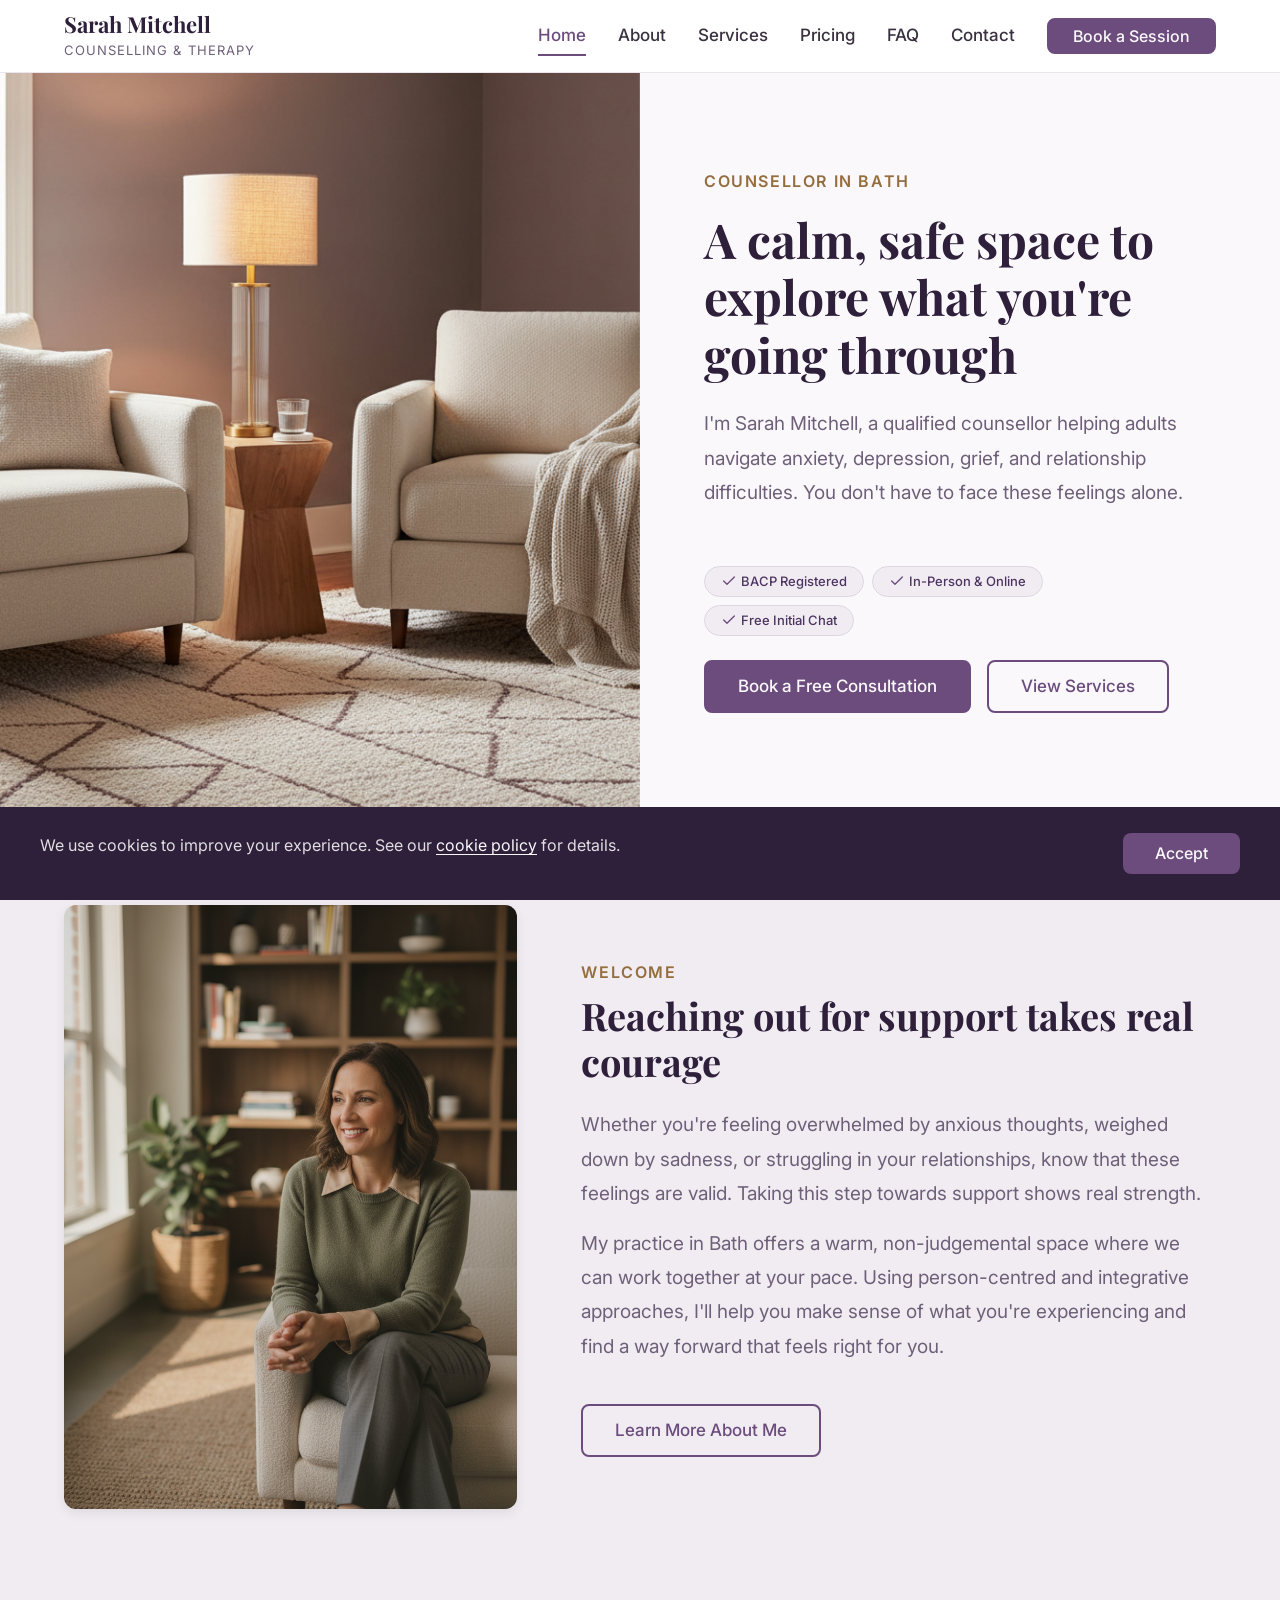
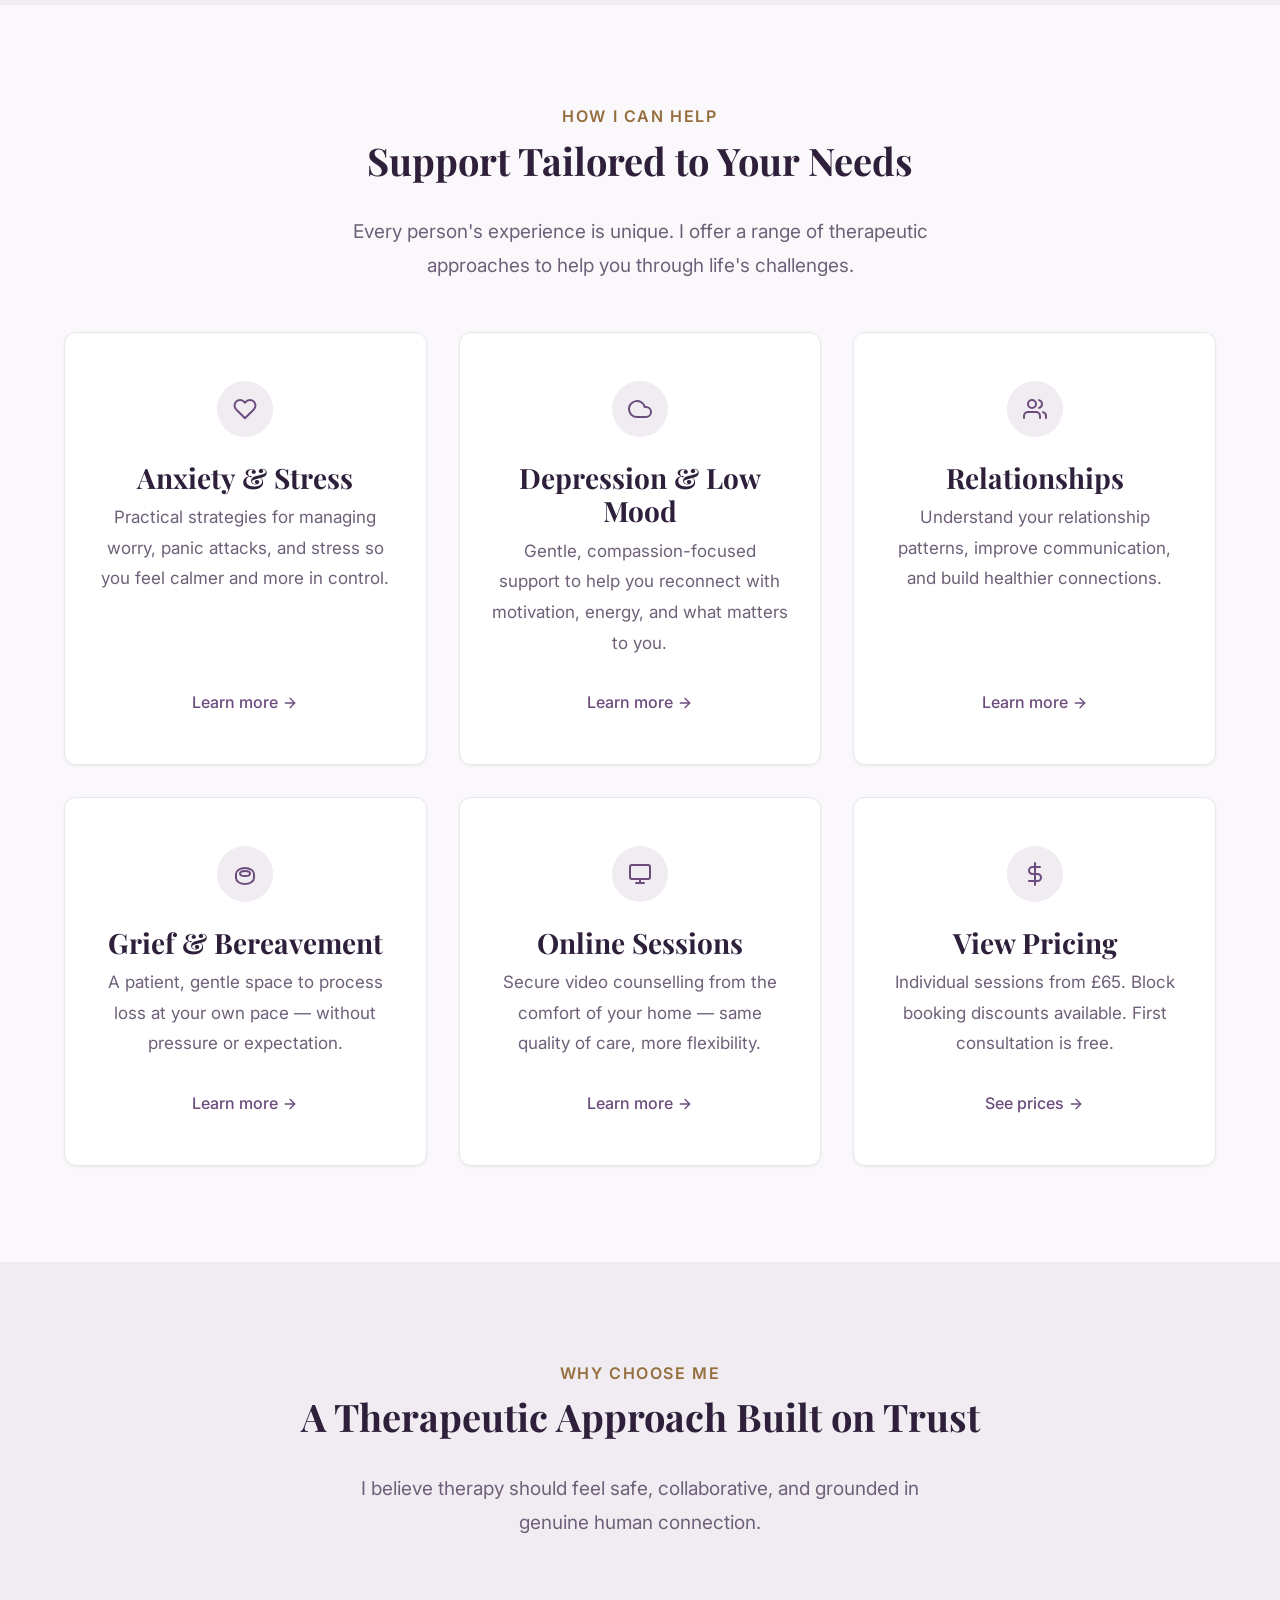
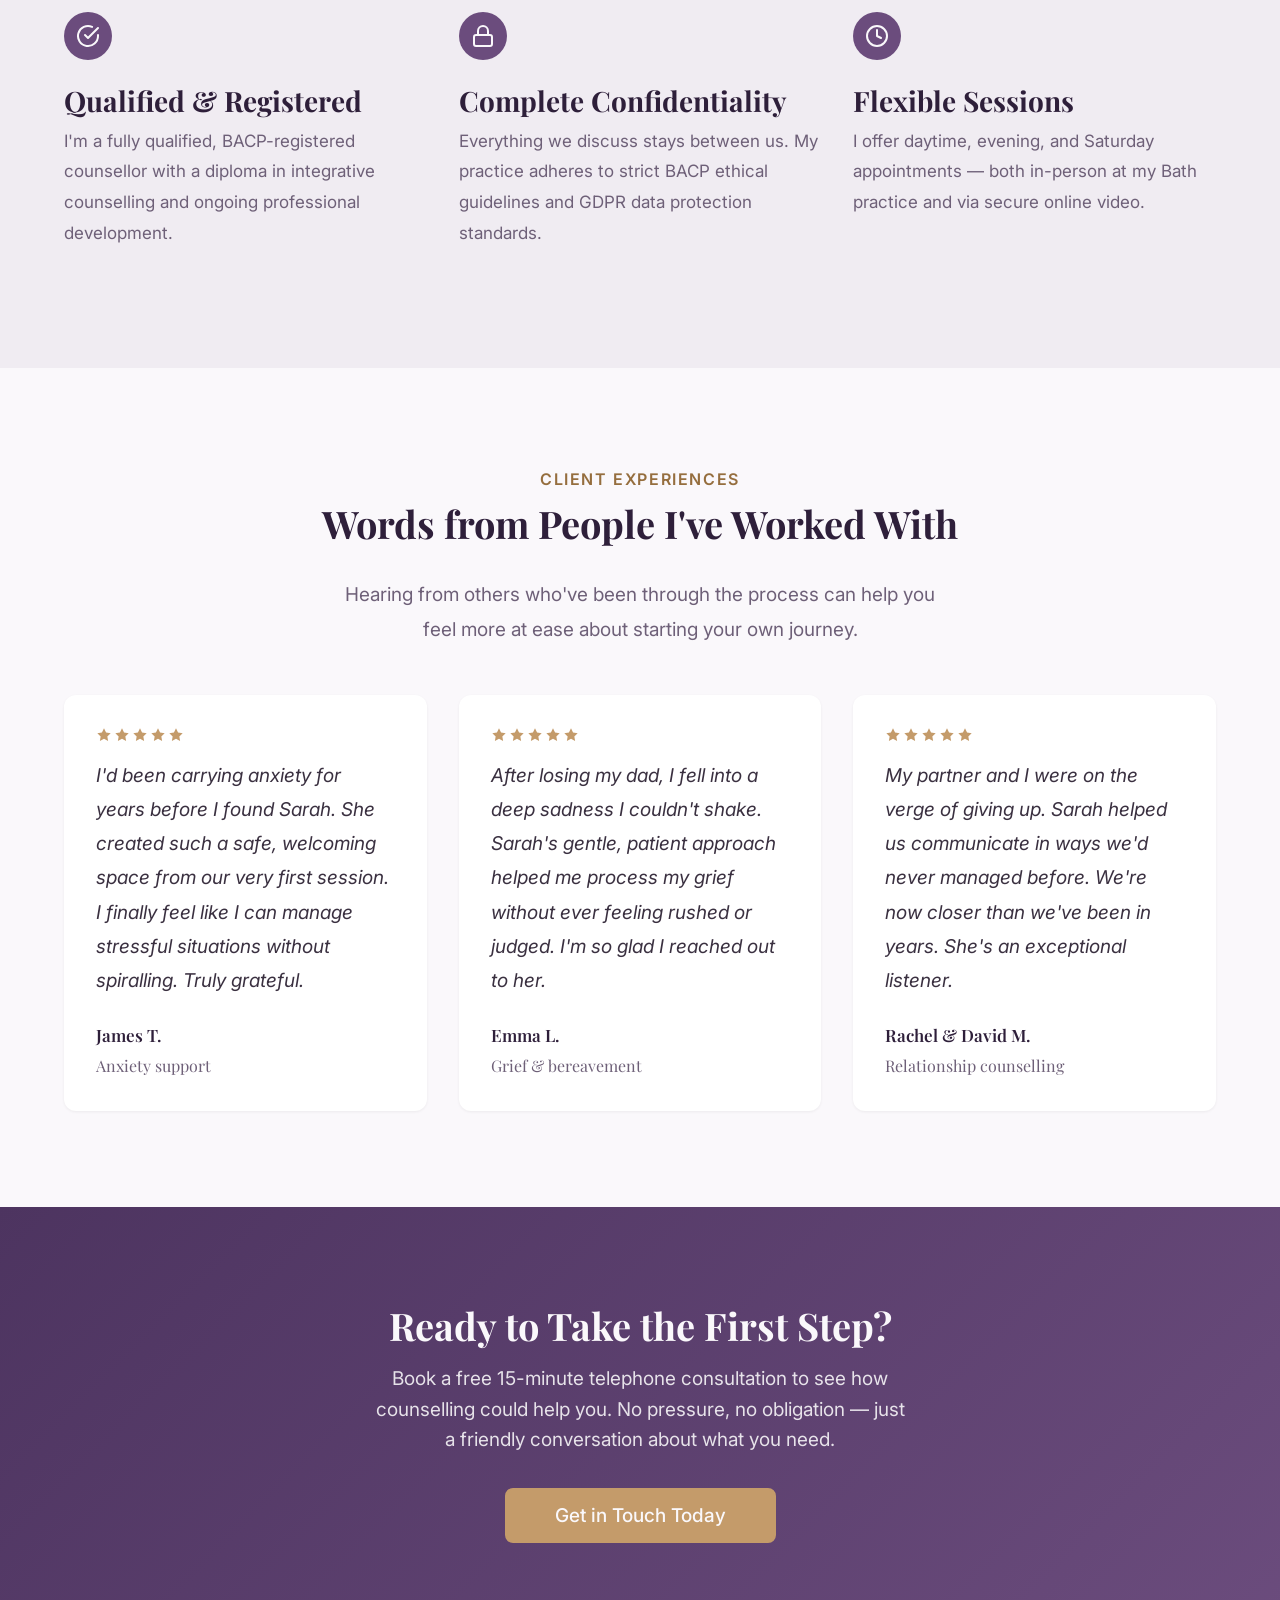
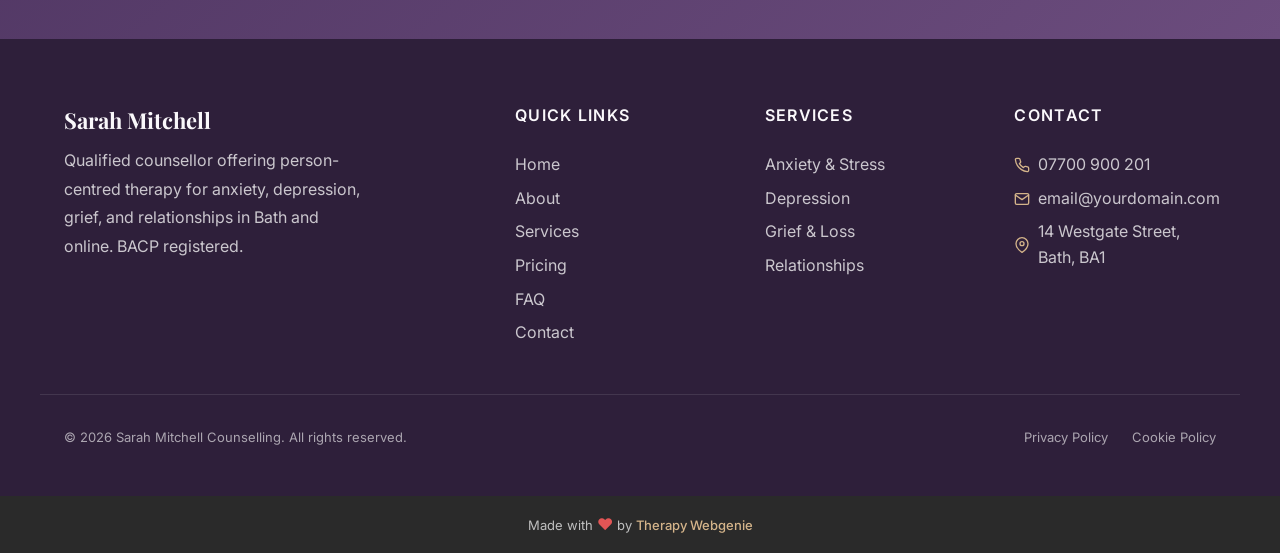
==== commit 6f6fe878: "Refactor services page: clean layout, JS sidebar, cards to homepage Services page: - Remove card gri" ====
--- a/index.html
+++ b/index.html
@@ -176,42 +176,54 @@
         <p class="section-subtitle">Every person's experience is unique. I offer a range of therapeutic approaches to help you through life's challenges.</p>
       </div>
       <div class="container grid grid--3">
-        <div class="card card--service">
+        <a href="services.html#service-anxiety" class="card card--service">
           <div class="card__icon">
             <svg xmlns="http://www.w3.org/2000/svg" viewBox="0 0 24 24" fill="none" stroke="currentColor" stroke-width="2" stroke-linecap="round" stroke-linejoin="round"><path d="M20.84 4.61a5.5 5.5 0 0 0-7.78 0L12 5.67l-1.06-1.06a5.5 5.5 0 0 0-7.78 7.78l1.06 1.06L12 21.23l7.78-7.78 1.06-1.06a5.5 5.5 0 0 0 0-7.78z"></path></svg>
           </div>
           <h3 class="card__title">Anxiety &amp; Stress</h3>
-          <p class="card__text">Learn to manage overwhelming worry, panic attacks, and the physical symptoms of anxiety so you can feel more in control of your daily life.</p>
-          <a href="services.html" class="card__link">
-            Learn more
-            <svg xmlns="http://www.w3.org/2000/svg" viewBox="0 0 24 24" fill="none" stroke="currentColor" stroke-width="2" stroke-linecap="round" stroke-linejoin="round"><line x1="5" y1="12" x2="19" y2="12"></line><polyline points="12 5 19 12 12 19"></polyline></svg>
-          </a>
-        </div>
-        <div class="card card--service">
+          <p class="card__text">Practical strategies for managing worry, panic attacks, and stress so you feel calmer and more in control.</p>
+          <span class="card__link">Learn more <svg xmlns="http://www.w3.org/2000/svg" viewBox="0 0 24 24" fill="none" stroke="currentColor" stroke-width="2" stroke-linecap="round" stroke-linejoin="round" width="16" height="16"><line x1="5" y1="12" x2="19" y2="12"></line><polyline points="12 5 19 12 12 19"></polyline></svg></span>
+        </a>
+        <a href="services.html#service-depression" class="card card--service">
           <div class="card__icon">
             <svg xmlns="http://www.w3.org/2000/svg" viewBox="0 0 24 24" fill="none" stroke="currentColor" stroke-width="2" stroke-linecap="round" stroke-linejoin="round"><path d="M18 10h-1.26A8 8 0 1 0 9 20h9a5 5 0 0 0 0-10z"></path></svg>
           </div>
           <h3 class="card__title">Depression &amp; Low Mood</h3>
-          <p class="card__text">Explore the root causes of persistent sadness and rediscover motivation, meaning, and a sense of purpose in your life.</p>
-          <a href="services.html" class="card__link">
-            Learn more
-            <svg xmlns="http://www.w3.org/2000/svg" viewBox="0 0 24 24" fill="none" stroke="currentColor" stroke-width="2" stroke-linecap="round" stroke-linejoin="round"><line x1="5" y1="12" x2="19" y2="12"></line><polyline points="12 5 19 12 12 19"></polyline></svg>
-          </a>
-        </div>
-        <div class="card card--service">
+          <p class="card__text">Gentle, compassion-focused support to help you reconnect with motivation, energy, and what matters to you.</p>
+          <span class="card__link">Learn more <svg xmlns="http://www.w3.org/2000/svg" viewBox="0 0 24 24" fill="none" stroke="currentColor" stroke-width="2" stroke-linecap="round" stroke-linejoin="round" width="16" height="16"><line x1="5" y1="12" x2="19" y2="12"></line><polyline points="12 5 19 12 12 19"></polyline></svg></span>
+        </a>
+        <a href="services.html#service-relationships" class="card card--service">
           <div class="card__icon">
             <svg xmlns="http://www.w3.org/2000/svg" viewBox="0 0 24 24" fill="none" stroke="currentColor" stroke-width="2" stroke-linecap="round" stroke-linejoin="round"><path d="M17 21v-2a4 4 0 0 0-4-4H5a4 4 0 0 0-4 4v2"></path><circle cx="9" cy="7" r="4"></circle><path d="M23 21v-2a4 4 0 0 0-3-3.87"></path><path d="M16 3.13a4 4 0 0 1 0 7.75"></path></svg>
           </div>
-          <h3 class="card__title">Relationships &amp; Loss</h3>
-          <p class="card__text">Navigate relationship difficulties, process grief and bereavement, and build healthier patterns of connection with the people who matter most.</p>
-          <a href="services.html" class="card__link">
-            Learn more
-            <svg xmlns="http://www.w3.org/2000/svg" viewBox="0 0 24 24" fill="none" stroke="currentColor" stroke-width="2" stroke-linecap="round" stroke-linejoin="round"><line x1="5" y1="12" x2="19" y2="12"></line><polyline points="12 5 19 12 12 19"></polyline></svg>
-          </a>
-        </div>
-      </div>
-      <div class="container text-center section-footer">
-        <a href="services.html" class="btn btn--secondary">View All Services &amp; Pricing</a>
+          <h3 class="card__title">Relationships</h3>
+          <p class="card__text">Understand your relationship patterns, improve communication, and build healthier connections.</p>
+          <span class="card__link">Learn more <svg xmlns="http://www.w3.org/2000/svg" viewBox="0 0 24 24" fill="none" stroke="currentColor" stroke-width="2" stroke-linecap="round" stroke-linejoin="round" width="16" height="16"><line x1="5" y1="12" x2="19" y2="12"></line><polyline points="12 5 19 12 12 19"></polyline></svg></span>
+        </a>
+        <a href="services.html#service-grief" class="card card--service">
+          <div class="card__icon">
+            <svg xmlns="http://www.w3.org/2000/svg" viewBox="0 0 24 24" fill="none" stroke="currentColor" stroke-width="2" stroke-linecap="round" stroke-linejoin="round"><path d="M12 22c-4.97 0-9-2.69-9-6v-4c0-3.31 4.03-6 9-6s9 2.69 9 6v4c0 3.31-4.03 6-9 6z"></path><path d="M12 14c2.76 0 5-1.12 5-2.5S14.76 9 12 9 7 10.12 7 11.5 9.24 14 12 14z"></path></svg>
+          </div>
+          <h3 class="card__title">Grief &amp; Bereavement</h3>
+          <p class="card__text">A patient, gentle space to process loss at your own pace — without pressure or expectation.</p>
+          <span class="card__link">Learn more <svg xmlns="http://www.w3.org/2000/svg" viewBox="0 0 24 24" fill="none" stroke="currentColor" stroke-width="2" stroke-linecap="round" stroke-linejoin="round" width="16" height="16"><line x1="5" y1="12" x2="19" y2="12"></line><polyline points="12 5 19 12 12 19"></polyline></svg></span>
+        </a>
+        <a href="services.html#service-online" class="card card--service">
+          <div class="card__icon">
+            <svg xmlns="http://www.w3.org/2000/svg" viewBox="0 0 24 24" fill="none" stroke="currentColor" stroke-width="2" stroke-linecap="round" stroke-linejoin="round"><rect x="2" y="3" width="20" height="14" rx="2" ry="2"></rect><line x1="8" y1="21" x2="16" y2="21"></line><line x1="12" y1="17" x2="12" y2="21"></line></svg>
+          </div>
+          <h3 class="card__title">Online Sessions</h3>
+          <p class="card__text">Secure video counselling from the comfort of your home — same quality of care, more flexibility.</p>
+          <span class="card__link">Learn more <svg xmlns="http://www.w3.org/2000/svg" viewBox="0 0 24 24" fill="none" stroke="currentColor" stroke-width="2" stroke-linecap="round" stroke-linejoin="round" width="16" height="16"><line x1="5" y1="12" x2="19" y2="12"></line><polyline points="12 5 19 12 12 19"></polyline></svg></span>
+        </a>
+        <a href="pricing.html" class="card card--service">
+          <div class="card__icon">
+            <svg xmlns="http://www.w3.org/2000/svg" viewBox="0 0 24 24" fill="none" stroke="currentColor" stroke-width="2" stroke-linecap="round" stroke-linejoin="round"><line x1="12" y1="1" x2="12" y2="23"></line><path d="M17 5H9.5a3.5 3.5 0 0 0 0 7h5a3.5 3.5 0 0 1 0 7H6"></path></svg>
+          </div>
+          <h3 class="card__title">View Pricing</h3>
+          <p class="card__text">Individual sessions from &pound;65. Block booking discounts available. First consultation is free.</p>
+          <span class="card__link">See prices <svg xmlns="http://www.w3.org/2000/svg" viewBox="0 0 24 24" fill="none" stroke="currentColor" stroke-width="2" stroke-linecap="round" stroke-linejoin="round" width="16" height="16"><line x1="5" y1="12" x2="19" y2="12"></line><polyline points="12 5 19 12 12 19"></polyline></svg></span>
+        </a>
       </div>
     </section>
     <!-- /SECTION: services-overview -->
--- a/css/theme.css
+++ b/css/theme.css
@@ -66,6 +66,9 @@
   min-width: 56px;
   font-size: 1.5rem;
   line-height: 1;
+  display: flex;
+  align-items: center;
+  justify-content: center;
 }
 
 /* 5. Visible icon backgrounds on all cards */
@@ -77,3 +80,156 @@
   background-color: var(--color-primary);
   color: var(--color-text-inverse);
 }
+
+/* 6. Larger FAQ question titles */
+.faq-item__question {
+  font-size: var(--text-lg);
+}
+
+/* 7. Clickable service cards (homepage + services page) */
+a.card--service {
+  text-decoration: none;
+  color: inherit;
+  cursor: pointer;
+}
+
+a.card--service:hover .card__link {
+  gap: var(--space-sm);
+}
+
+/* 8. Services page — two-column layout with sticky sidebar */
+.services-layout {
+  display: grid;
+  grid-template-columns: 1fr;
+  gap: 0;
+}
+
+.services-sidebar {
+  display: none;
+}
+
+@media (min-width: 1024px) {
+  .services-layout {
+    grid-template-columns: 1fr 260px;
+    gap: var(--space-2xl);
+    align-items: start;
+  }
+
+  .services-sidebar {
+    display: block;
+    position: sticky;
+    top: 100px;
+    align-self: start;
+    padding: var(--space-xl);
+    background: var(--color-surface);
+    border-radius: var(--radius-lg);
+    border: 1px solid var(--color-border-light);
+    box-shadow: var(--shadow-sm);
+  }
+}
+
+.services-sidebar__heading {
+  font-family: var(--font-heading);
+  font-size: var(--text-sm);
+  font-weight: var(--font-weight-semibold);
+  text-transform: uppercase;
+  letter-spacing: 0.05em;
+  color: var(--color-text-light);
+  margin-bottom: var(--space-md);
+}
+
+.services-sidebar__nav {
+  display: flex;
+  flex-direction: column;
+  margin-bottom: var(--space-xl);
+}
+
+.services-sidebar__link {
+  display: block;
+  padding: var(--space-sm) var(--space-md);
+  font-size: var(--text-sm);
+  color: var(--color-text-light);
+  text-decoration: none;
+  border-left: 3px solid transparent;
+  border-radius: 0 var(--radius-sm) var(--radius-sm) 0;
+  transition: all var(--transition-fast);
+}
+
+.services-sidebar__link:hover {
+  color: var(--color-primary);
+  background-color: var(--color-surface-alt);
+}
+
+.services-sidebar__link--active {
+  color: var(--color-primary);
+  font-weight: var(--font-weight-medium);
+  border-left-color: var(--color-primary);
+  background-color: var(--color-surface-alt);
+}
+
+/* 9. Service sections — clean layout with dividers */
+.service-section {
+  padding: var(--space-2xl) 0;
+  border-bottom: 1px solid var(--color-border-light);
+}
+
+.service-section:last-of-type {
+  border-bottom: none;
+}
+
+.service-detail__header {
+  display: flex;
+  align-items: center;
+  gap: var(--space-md);
+  margin-bottom: var(--space-lg);
+}
+
+.service-detail__header .service-detail__icon {
+  margin-bottom: 0;
+}
+
+.service-detail__header h2 {
+  margin: 0;
+}
+
+.service-detail p {
+  margin-bottom: var(--space-sm);
+}
+
+.service-detail p:last-of-type {
+  margin-bottom: var(--space-md);
+}
+
+.services-sidebar__btn {
+  display: block;
+  width: 100%;
+  text-align: center;
+  margin-top: var(--space-sm);
+}
+
+.services-sidebar__btn:first-of-type {
+  margin-top: var(--space-xl);
+}
+
+/* 10. Fix checklist inside service-detail — inline SVG checkmarks */
+.service-detail ul.checklist li {
+  display: flex;
+  align-items: baseline;
+  gap: var(--space-sm);
+  padding-left: 0;
+  font-size: var(--text-base);
+  color: var(--color-text);
+}
+
+.service-detail ul.checklist li::before {
+  display: none;
+}
+
+.service-detail ul.checklist li svg {
+  width: 18px;
+  height: 18px;
+  min-width: 18px;
+  color: var(--color-primary);
+  position: relative;
+  top: 2px;
+}
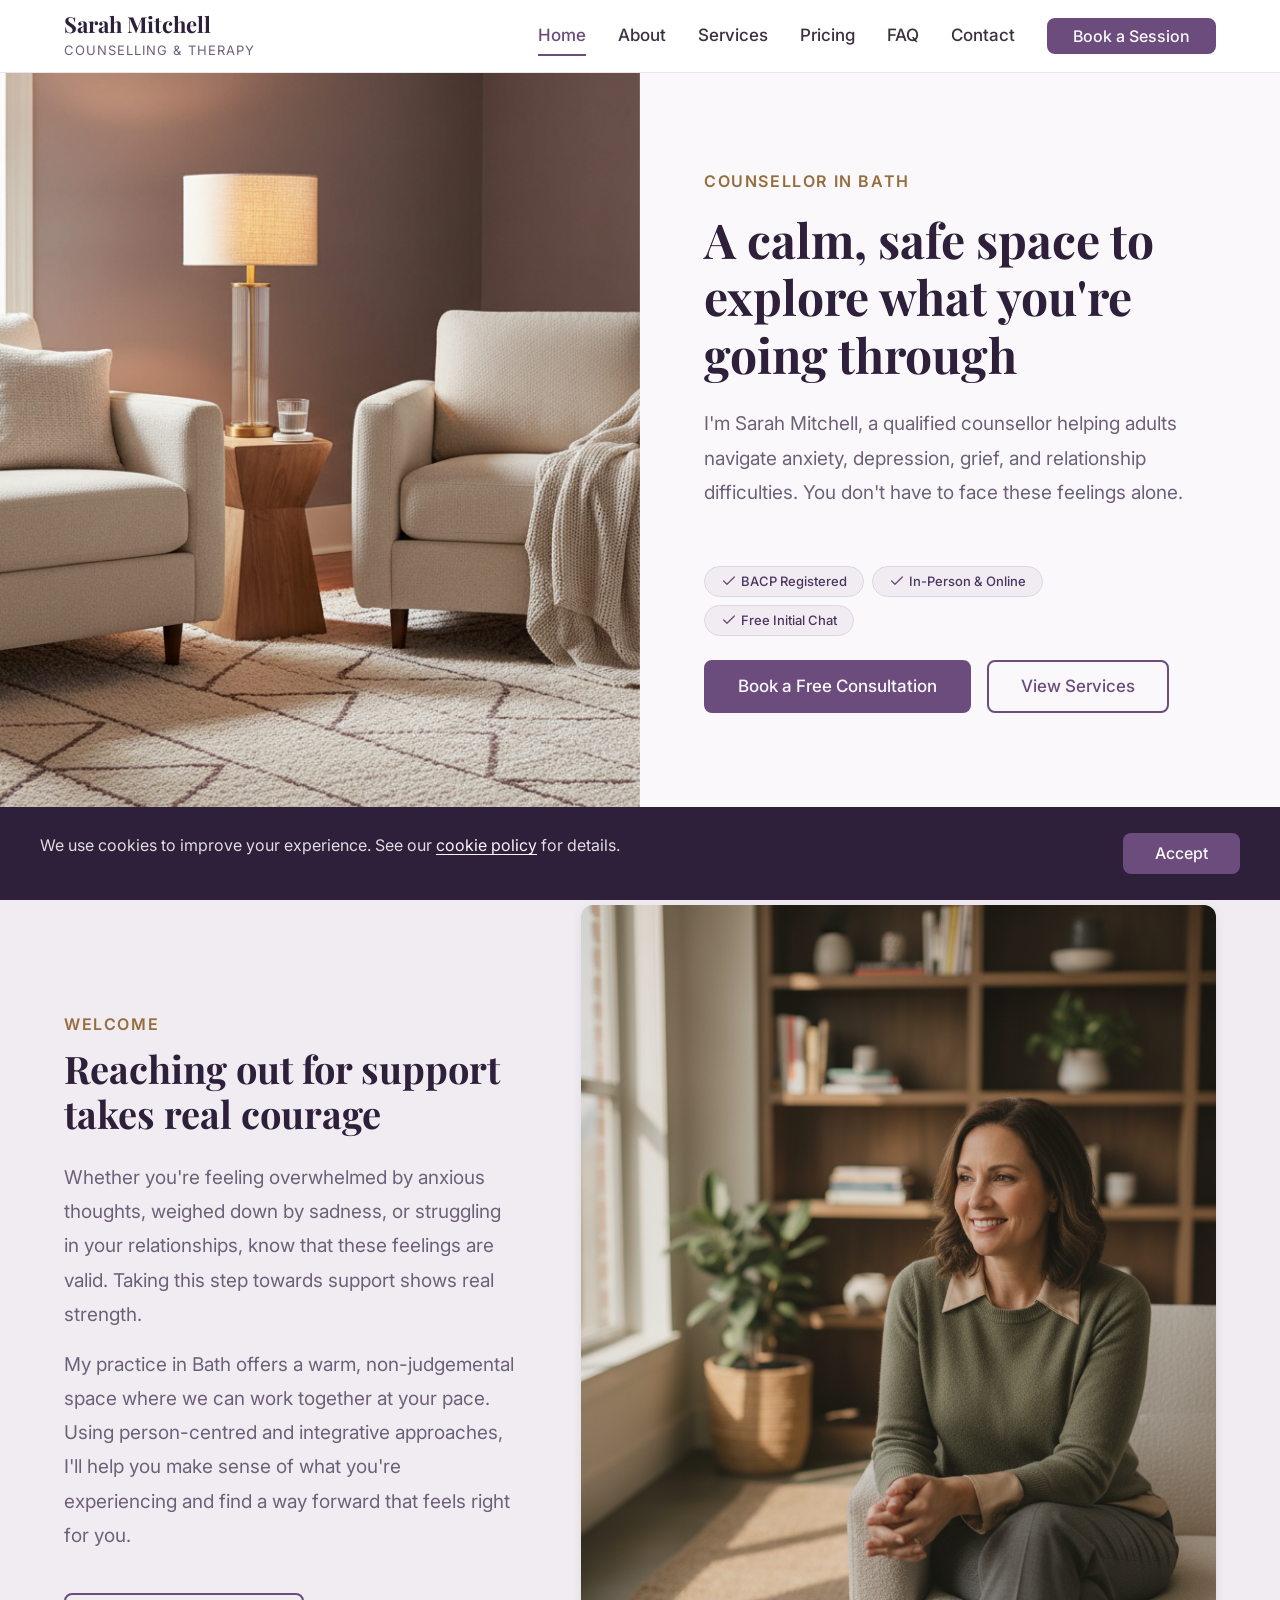
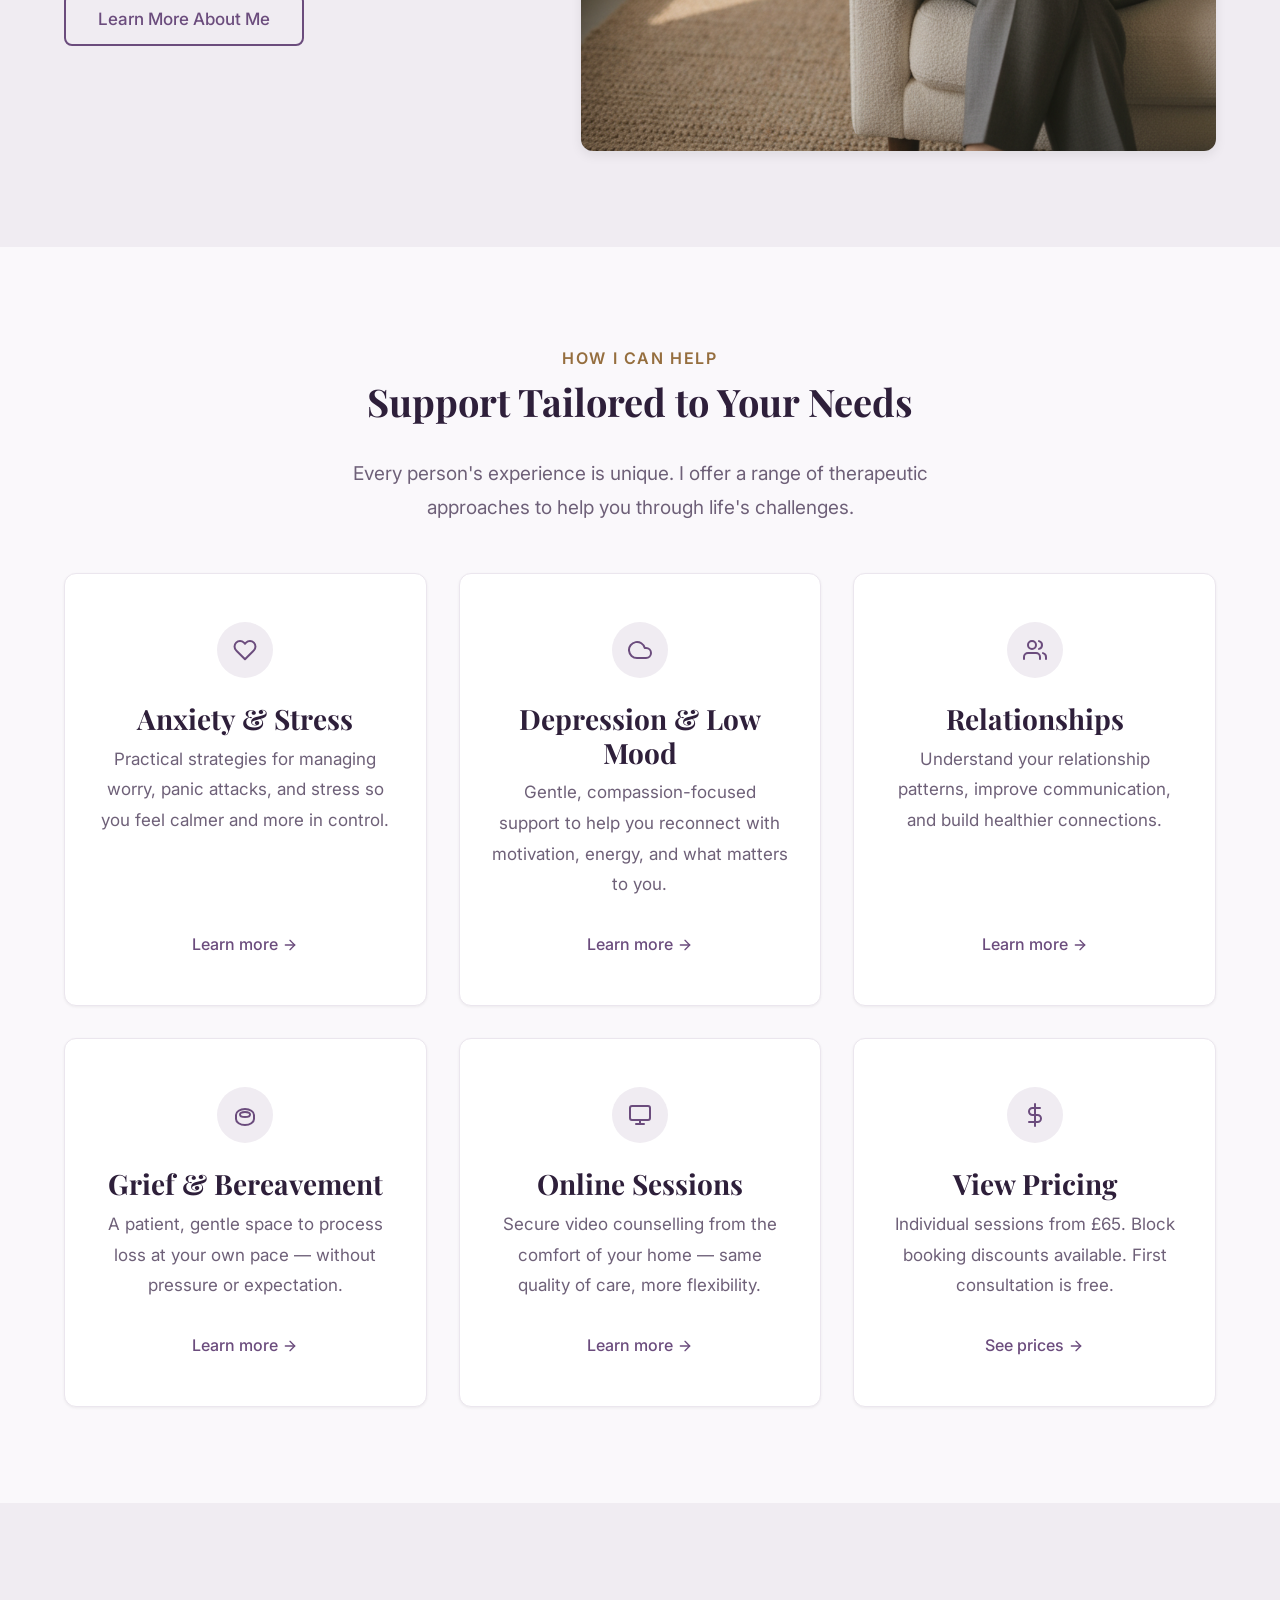
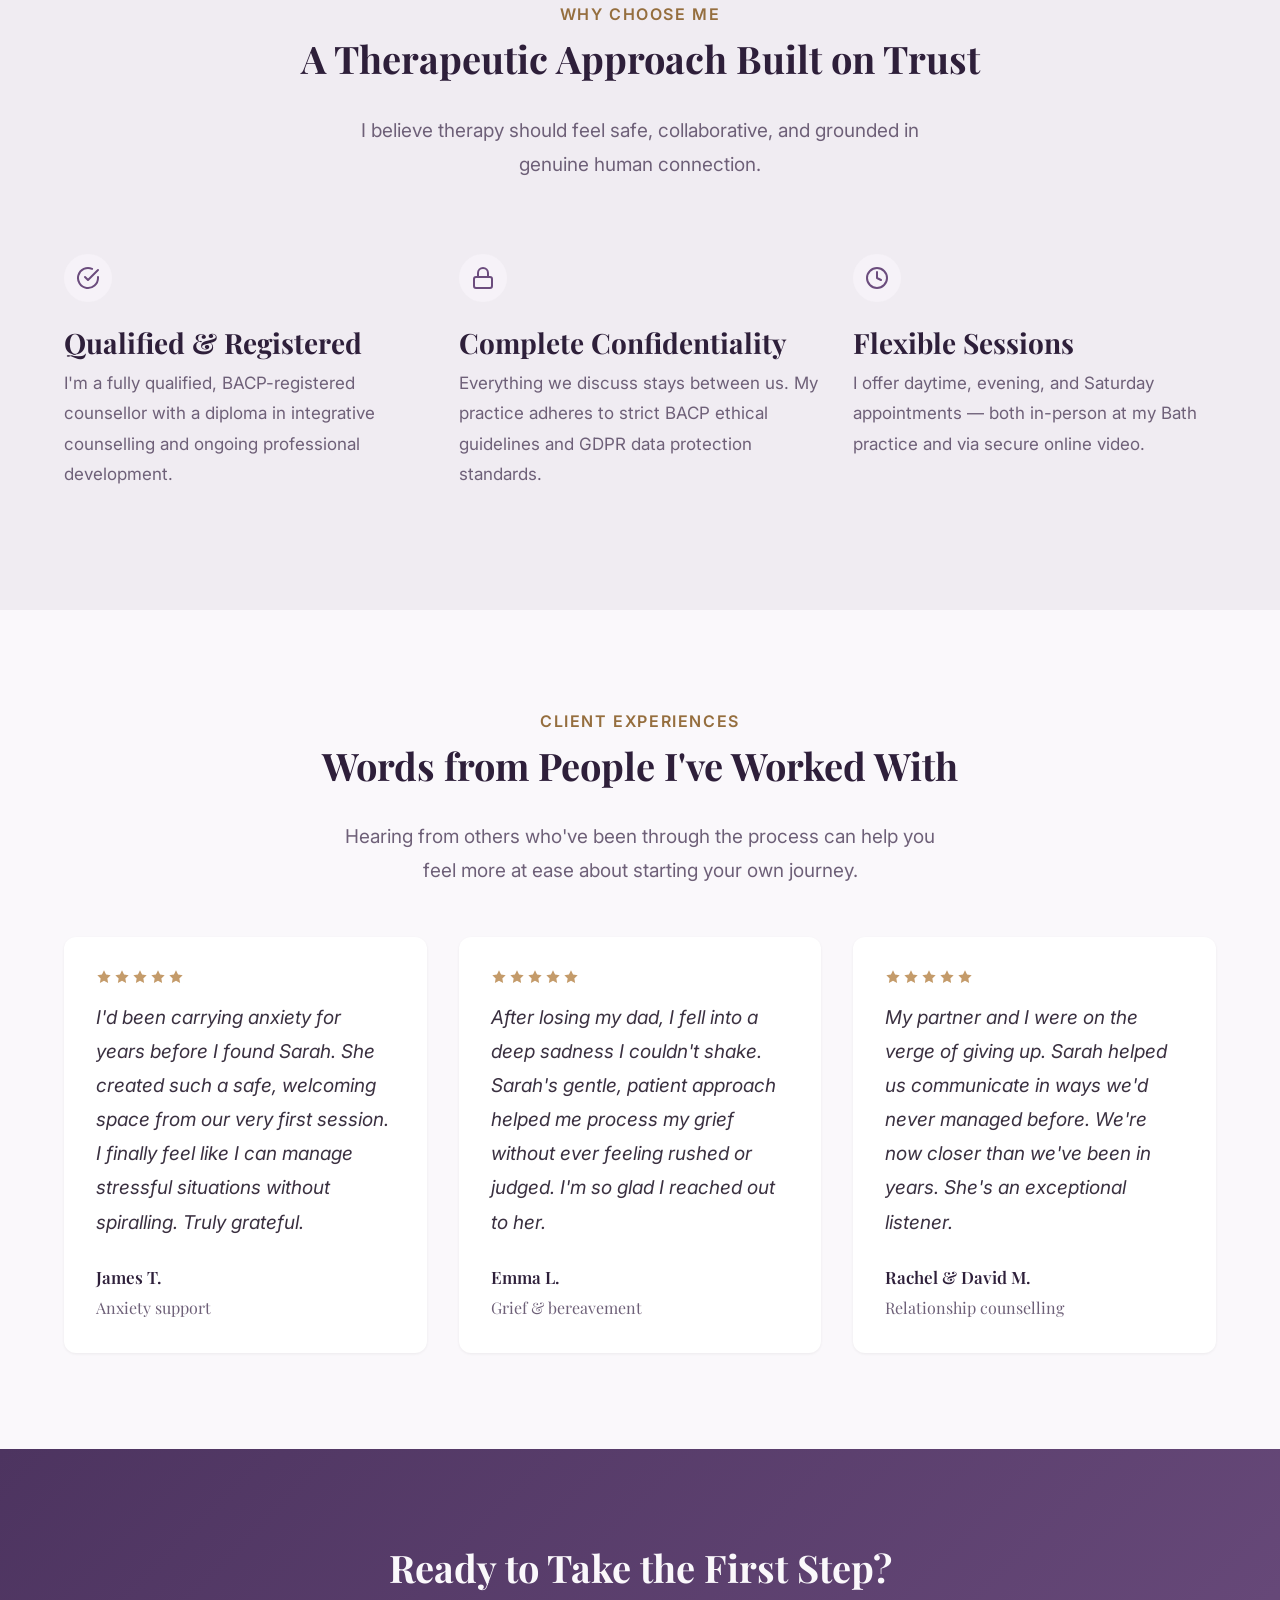
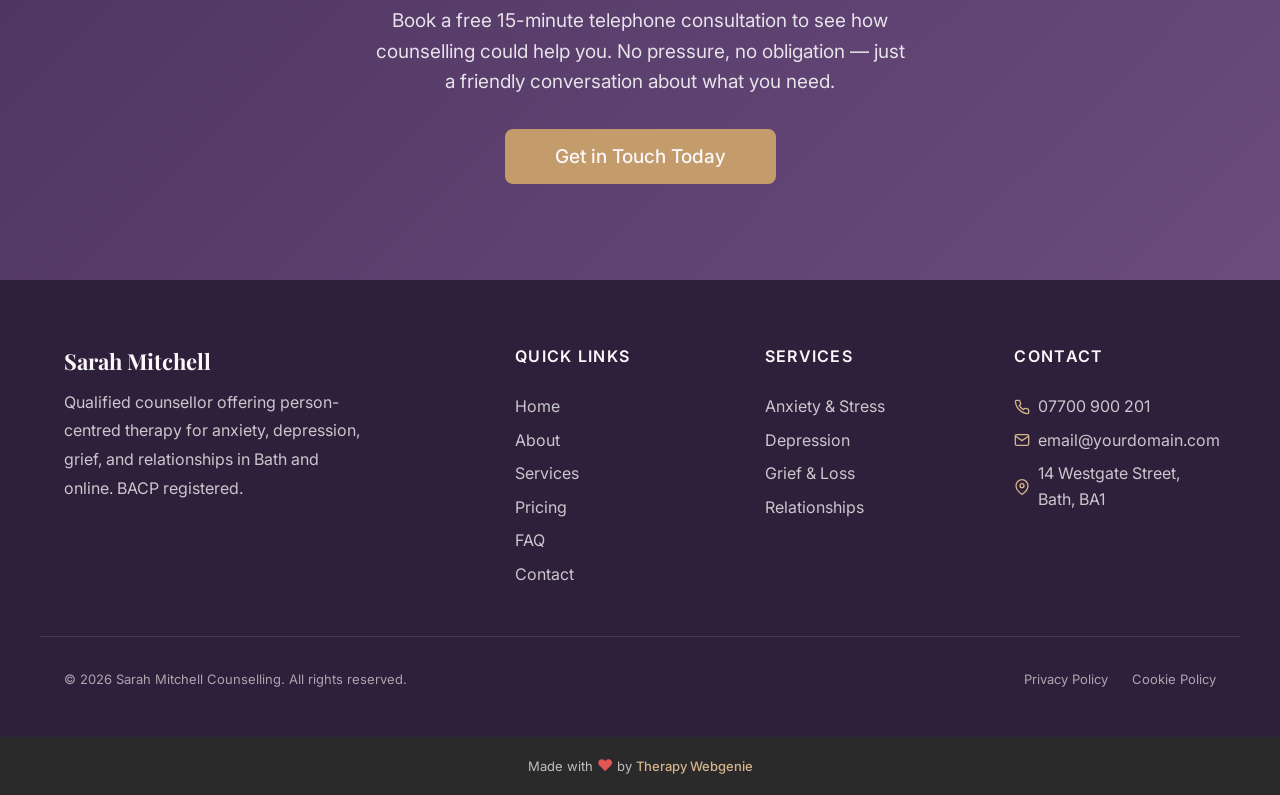
==== commit 8f7c9e6b: "Swap intro section columns: text left, image right Co-Authored-By: Claude Opus 4.6 (1M context) <nor" ====
--- a/index.html
+++ b/index.html
@@ -154,15 +154,15 @@
     <!-- SECTION: intro -->
     <section class="section section--alt reveal">
       <div class="container intro__inner">
-        <div class="intro__image-wrap">
-          <img src="images/about-portrait.jpg" alt="Sarah Mitchell, counsellor in Bath" class="intro__image" width="600" height="800">
-        </div>
         <div class="intro__text">
           <span class="section-label">Welcome</span>
           <h2>Reaching out for support takes real courage</h2>
           <p>Whether you're feeling overwhelmed by anxious thoughts, weighed down by sadness, or struggling in your relationships, know that these feelings are valid. Taking this step towards support shows real strength.</p>
           <p>My practice in Bath offers a warm, non-judgemental space where we can work together at your pace. Using person-centred and integrative approaches, I'll help you make sense of what you're experiencing and find a way forward that feels right for you.</p>
           <a href="about.html" class="btn btn--secondary">Learn More About Me</a>
+        </div>
+        <div class="intro__image-wrap">
+          <img src="images/about-portrait.jpg" alt="Sarah Mitchell, counsellor in Bath" class="intro__image" width="600" height="800">
         </div>
       </div>
     </section>
--- a/css/theme.css
+++ b/css/theme.css
@@ -59,16 +59,18 @@
   margin-bottom: var(--space-sm);
 }
 
-/* 4. Approach step numbers — much larger, properly centered */
+/* 4. Approach step numbers — larger, visually centered */
 .approach-item__number {
   width: 56px;
   height: 56px;
   min-width: 56px;
-  font-size: 1.5rem;
+  font-size: 1.25rem;
   line-height: 1;
   display: flex;
   align-items: center;
   justify-content: center;
+  font-family: var(--font-body);
+  font-weight: 600;
 }
 
 /* 5. Visible icon backgrounds on all cards */
@@ -77,8 +79,8 @@
 }
 
 .section--alt .card__icon {
-  background-color: var(--color-primary);
-  color: var(--color-text-inverse);
+  background-color: var(--color-surface-alt);
+  color: var(--color-primary);
 }
 
 /* 6. Larger FAQ question titles */
@@ -120,6 +122,7 @@
     position: sticky;
     top: 100px;
     align-self: start;
+    margin-top: var(--space-2xl);
     padding: var(--space-xl);
     background: var(--color-surface);
     border-radius: var(--radius-lg);
@@ -169,7 +172,7 @@
 
 /* 9. Service sections — clean layout with dividers */
 .service-section {
-  padding: var(--space-2xl) 0;
+  padding: var(--space-xl) 0;
   border-bottom: 1px solid var(--color-border-light);
 }
 
@@ -177,11 +180,17 @@
   border-bottom: none;
 }
 
+.service-detail {
+  gap: var(--space-md);
+  padding: 0;
+  border-bottom: none;
+}
+
 .service-detail__header {
   display: flex;
   align-items: center;
   gap: var(--space-md);
-  margin-bottom: var(--space-lg);
+  margin-bottom: var(--space-md);
 }
 
 .service-detail__header .service-detail__icon {
@@ -208,7 +217,7 @@
 }
 
 .services-sidebar__btn:first-of-type {
-  margin-top: var(--space-xl);
+  margin-top: var(--space-lg);
 }
 
 /* 10. Fix checklist inside service-detail — inline SVG checkmarks */
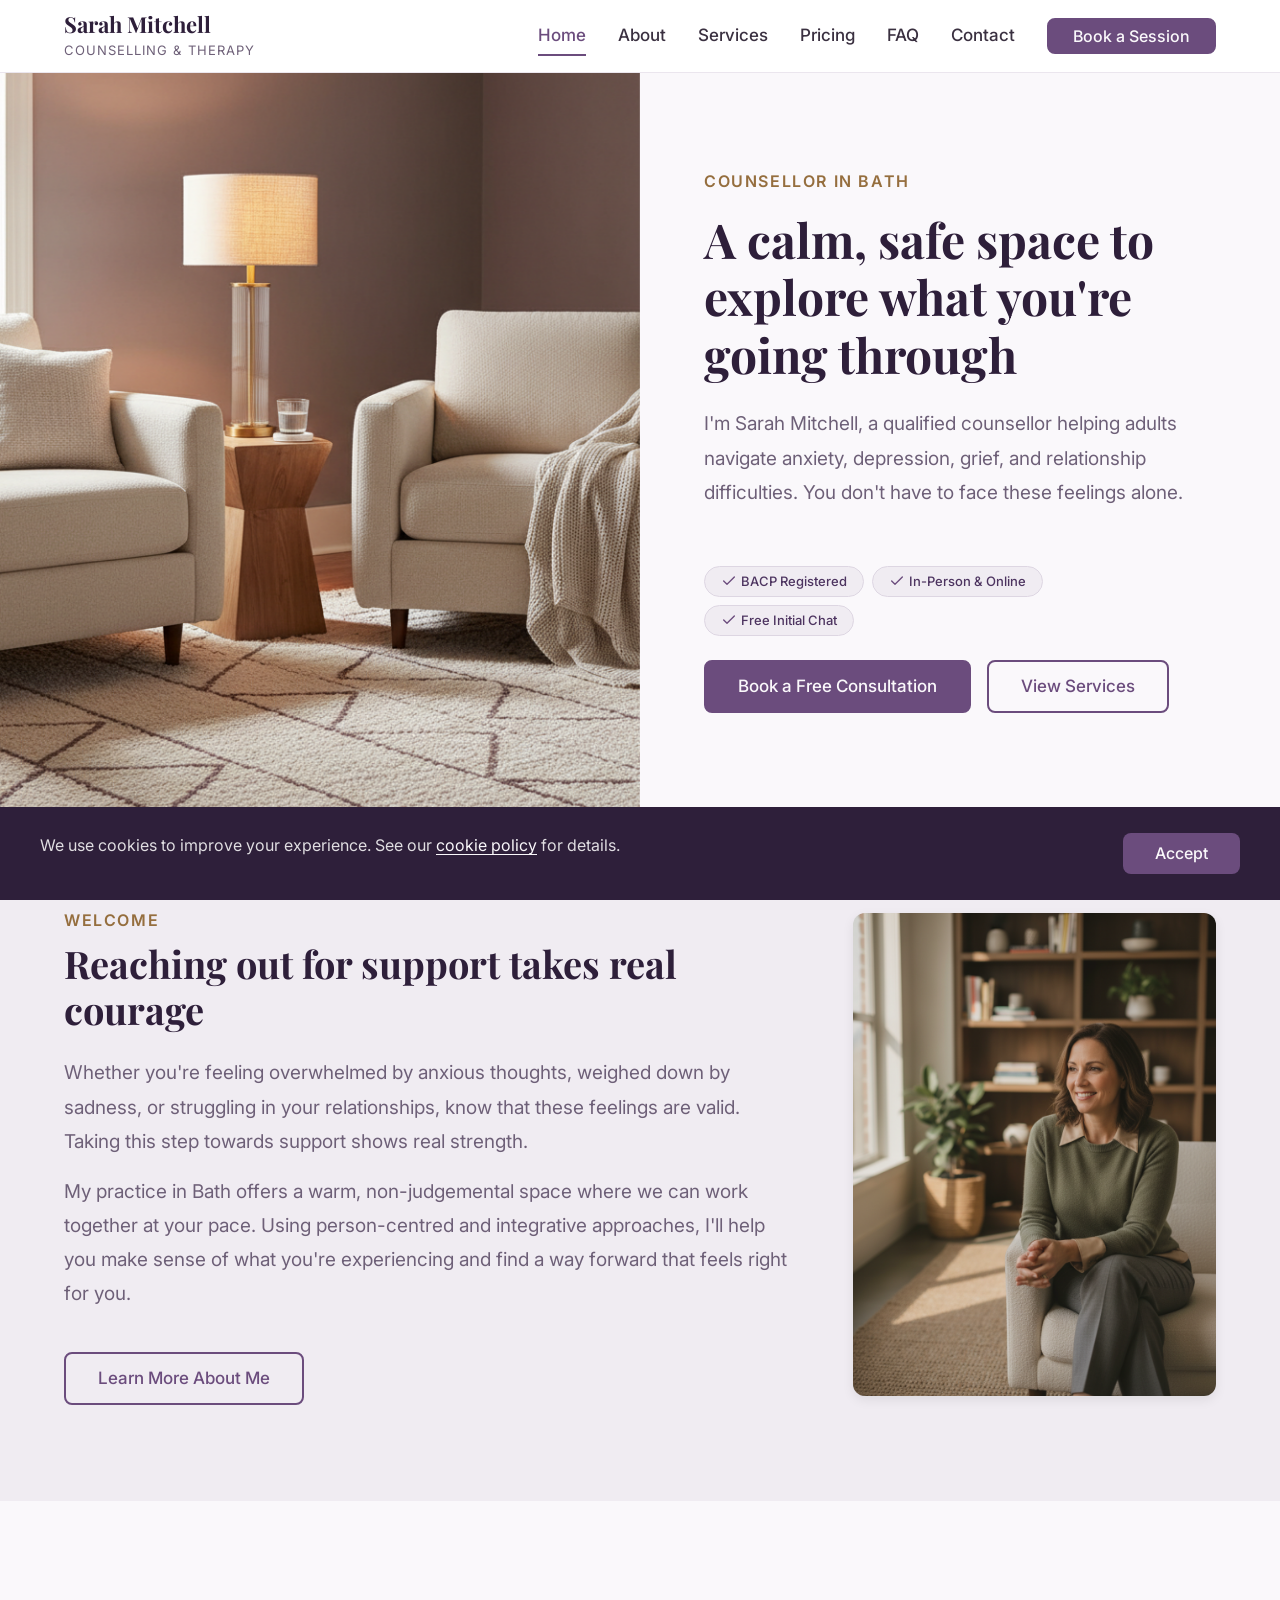
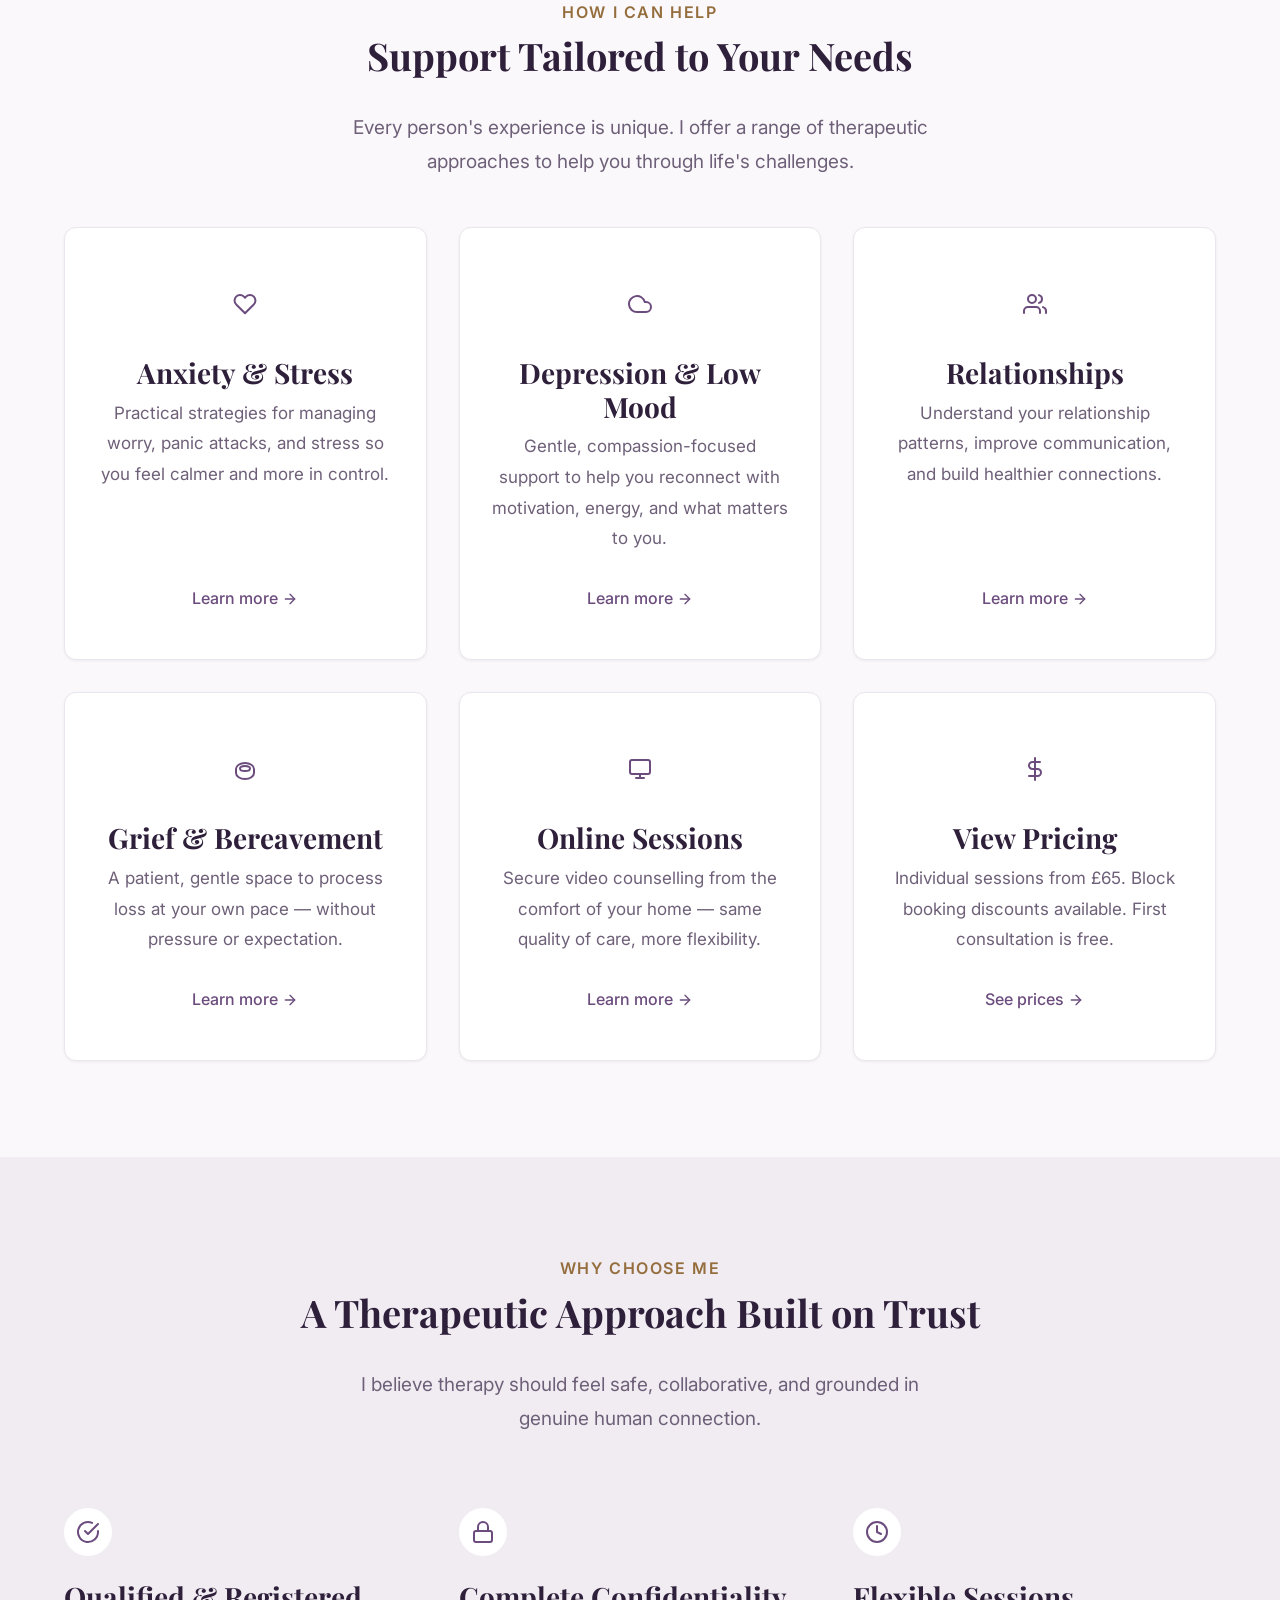
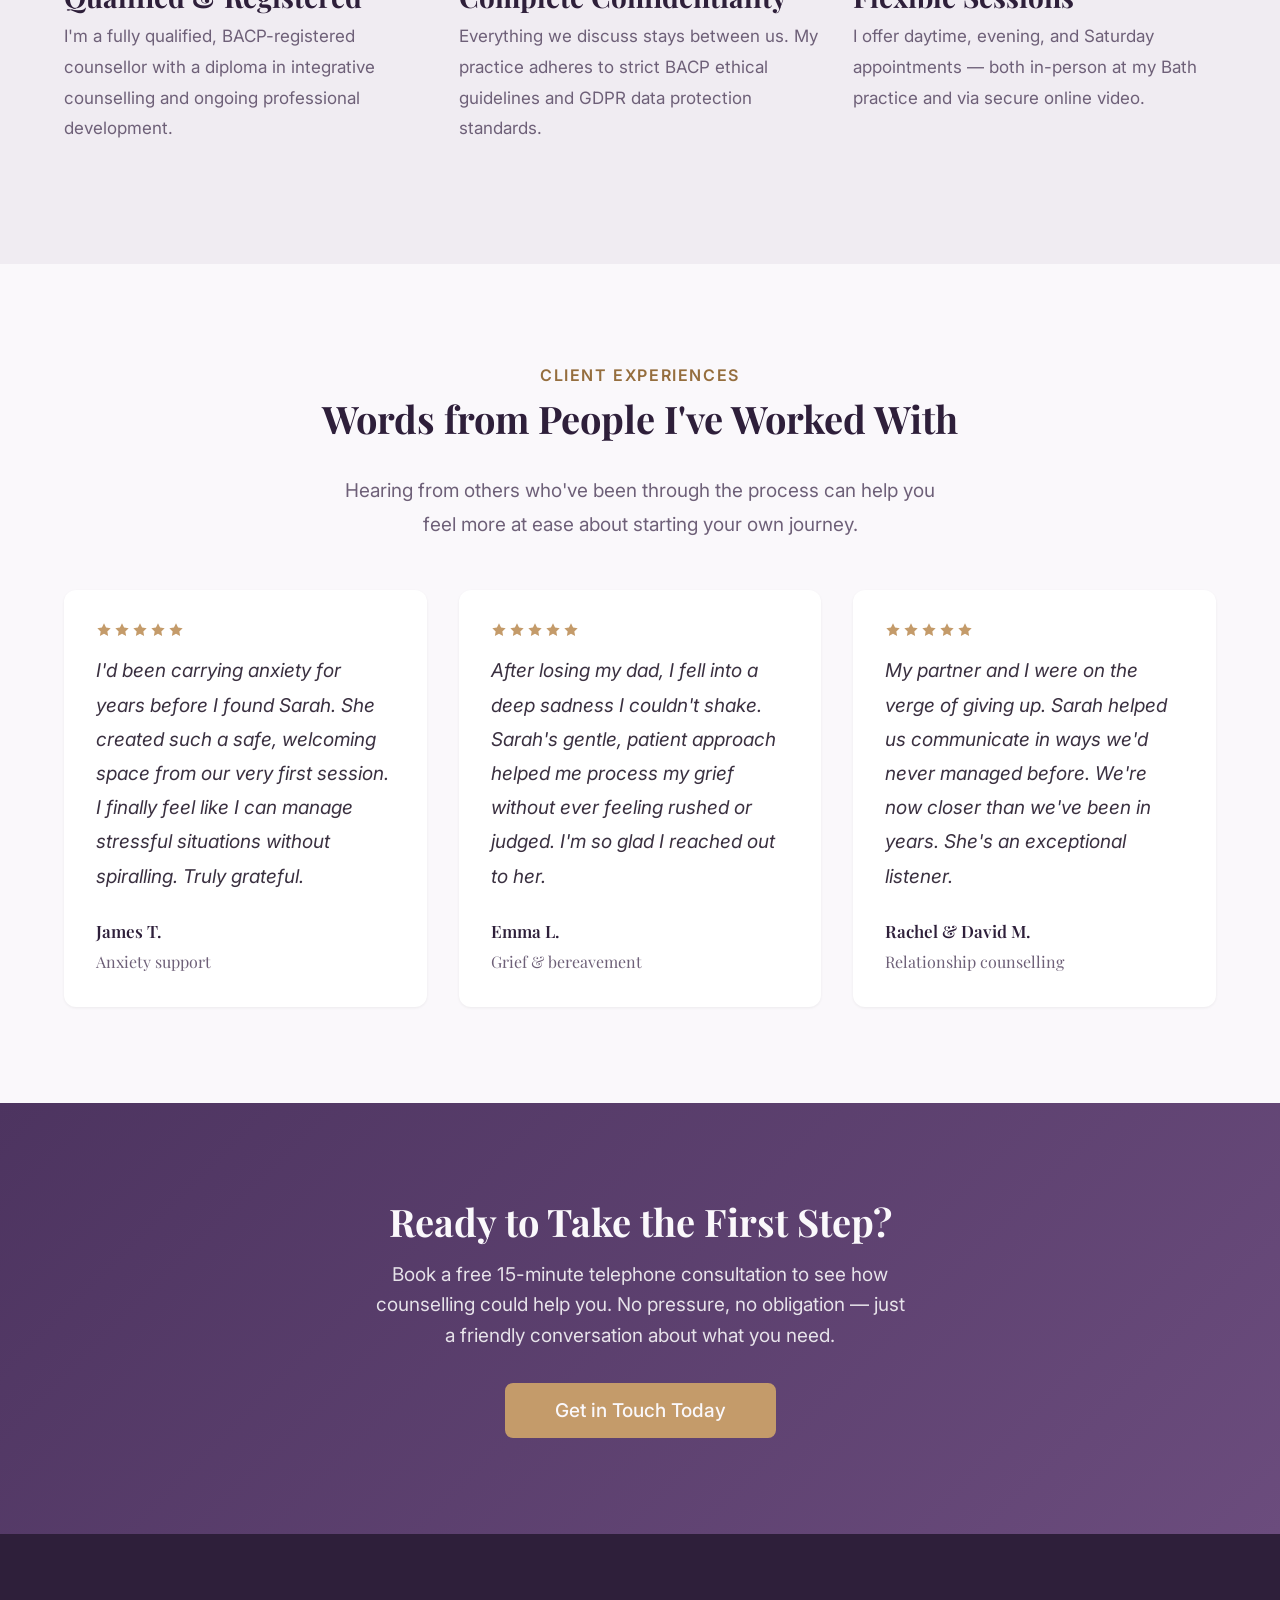
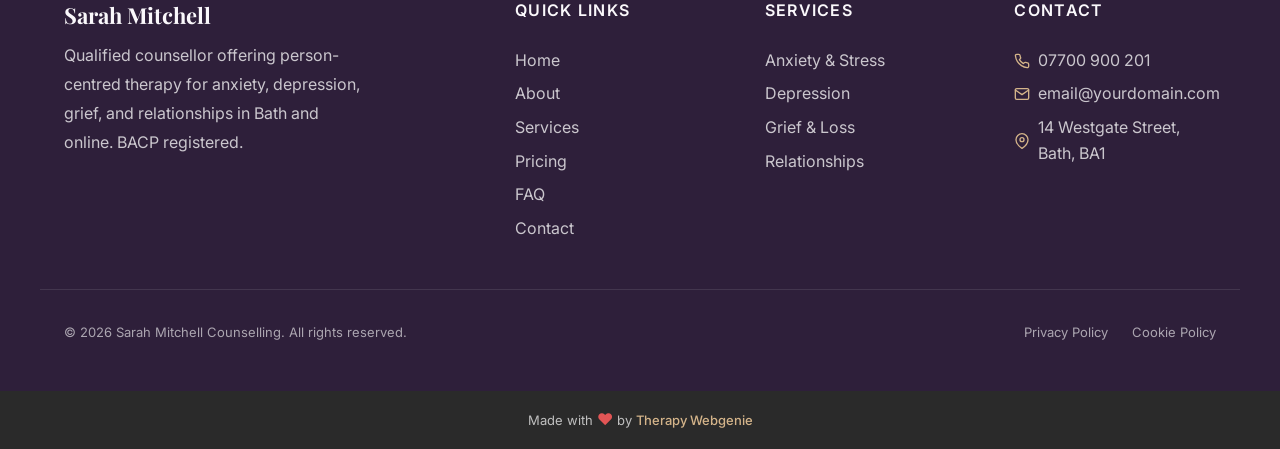
==== commit b18e8669: "Fix intro layout (use --reversed class) and white icon backgrounds - Use intro__inner--reversed (2fr" ====
--- a/index.html
+++ b/index.html
@@ -153,7 +153,7 @@
 
     <!-- SECTION: intro -->
     <section class="section section--alt reveal">
-      <div class="container intro__inner">
+      <div class="container intro__inner--reversed">
         <div class="intro__text">
           <span class="section-label">Welcome</span>
           <h2>Reaching out for support takes real courage</h2>
--- a/css/theme.css
+++ b/css/theme.css
@@ -75,11 +75,11 @@
 
 /* 5. Visible icon backgrounds on all cards */
 .card__icon {
-  background-color: var(--color-bg-alt);
+  background-color: var(--color-surface);
 }
 
 .section--alt .card__icon {
-  background-color: var(--color-surface-alt);
+  background-color: var(--color-surface);
   color: var(--color-primary);
 }
 
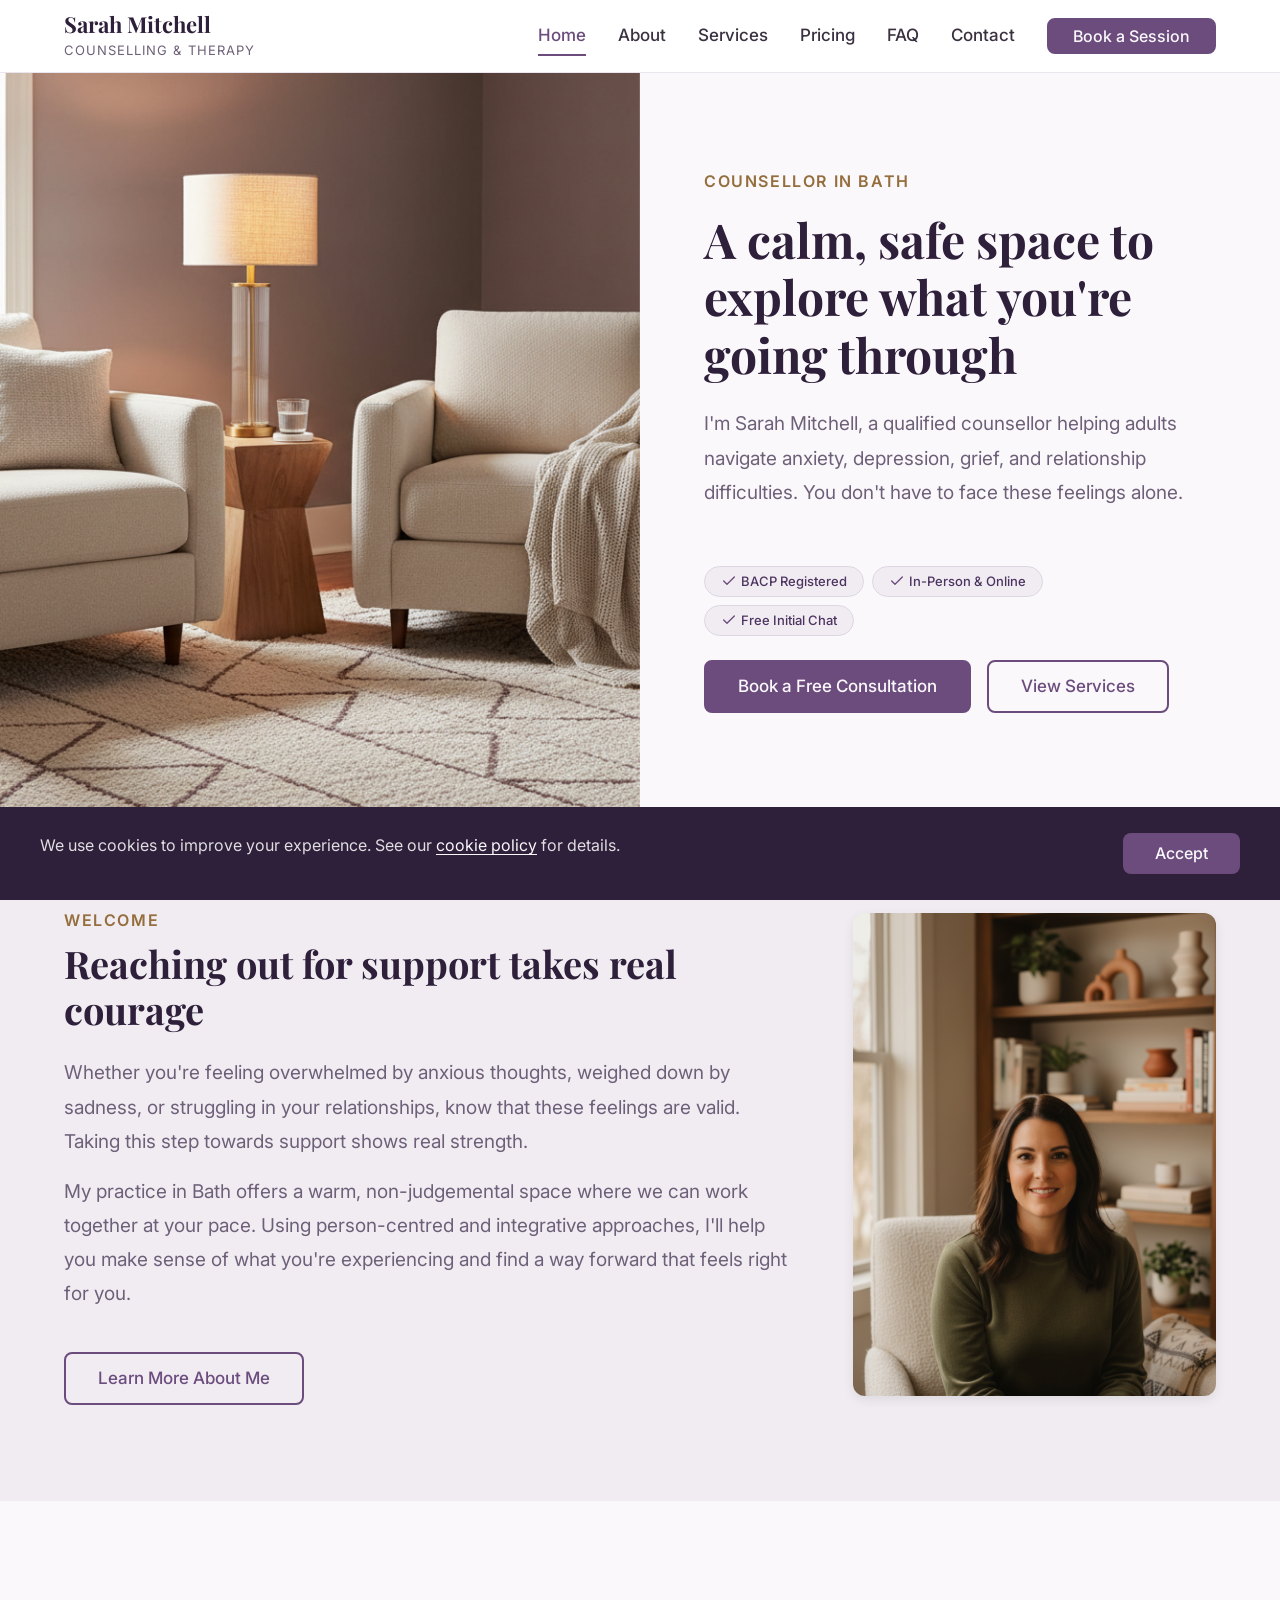
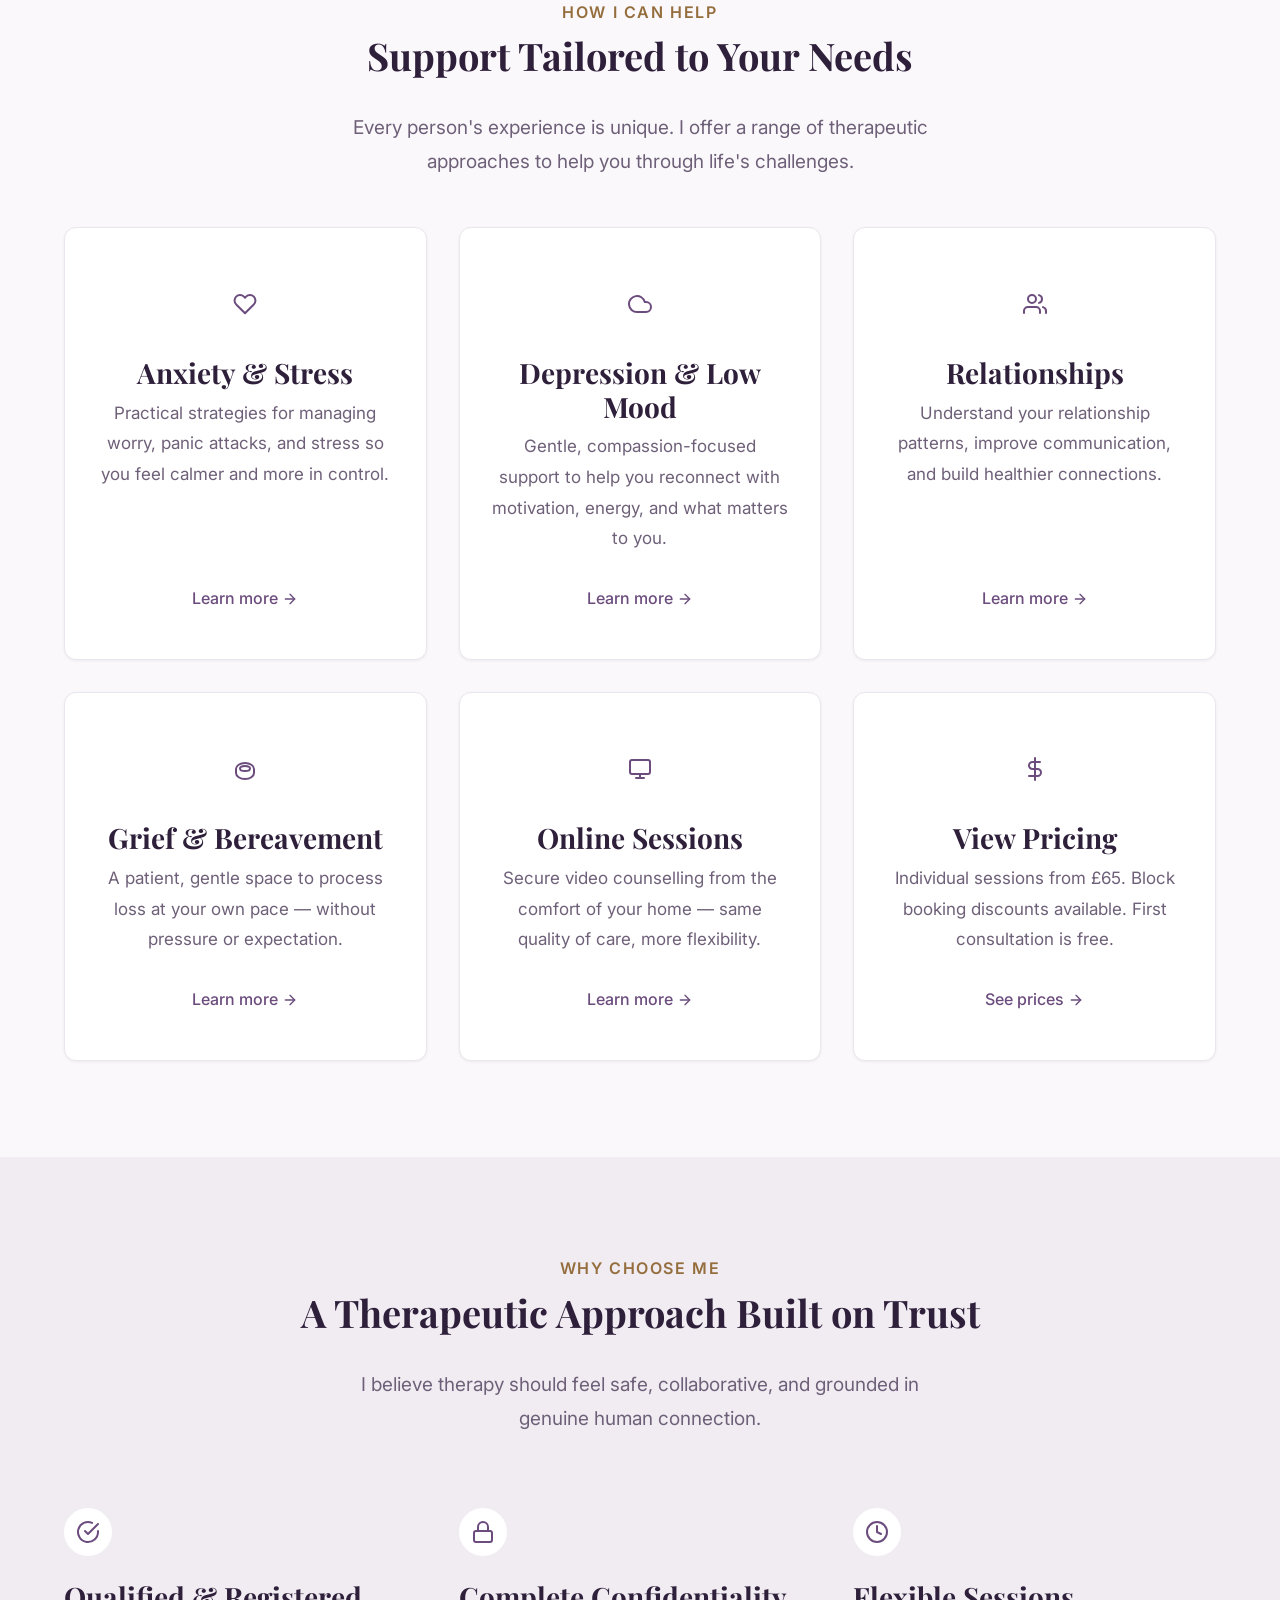
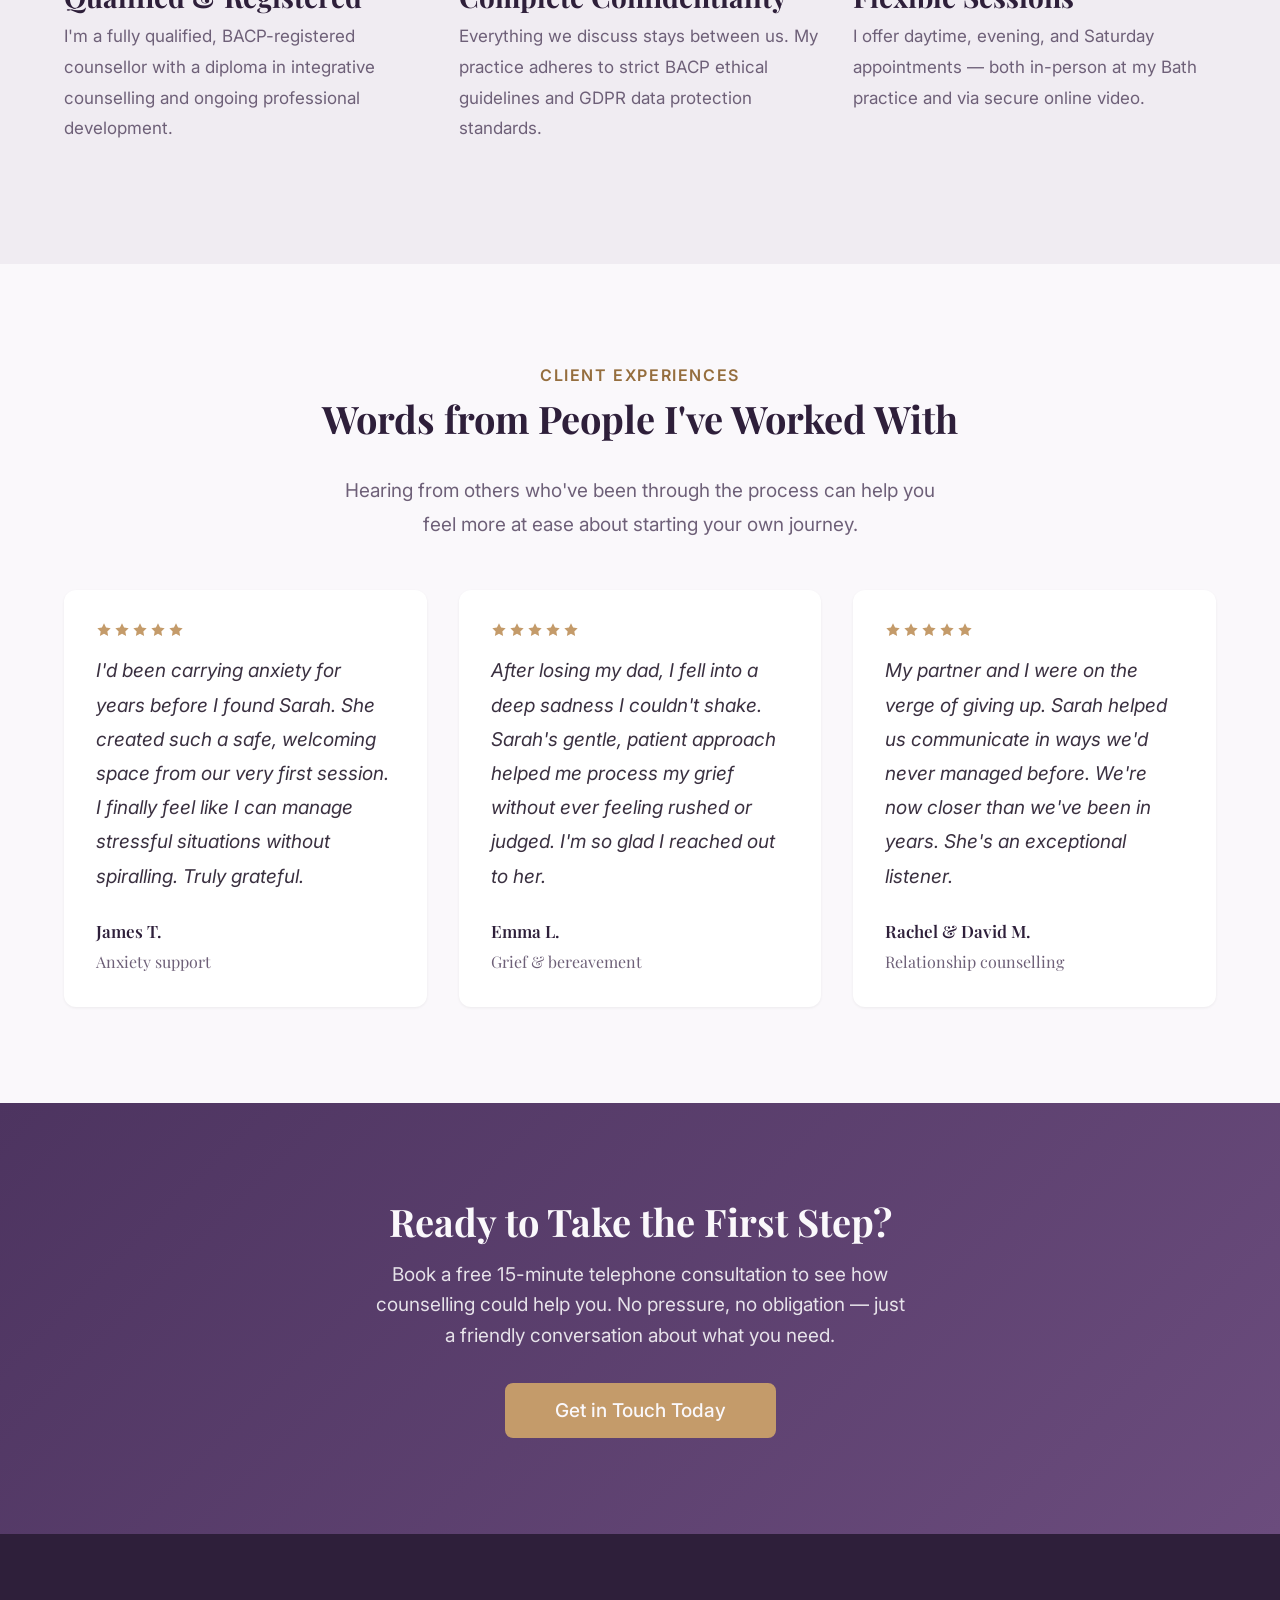
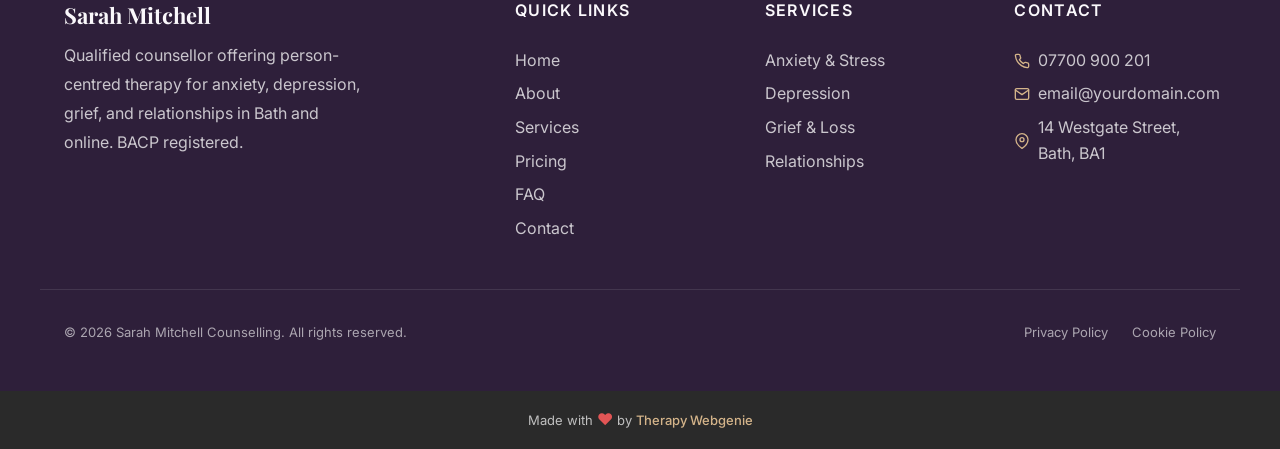
==== commit 2de98bfd: "Add separate homepage portrait for Sarah (welcome section) New Gemini-generated portrait with Sarah " ====
--- a/index.html
+++ b/index.html
@@ -162,7 +162,7 @@
           <a href="about.html" class="btn btn--secondary">Learn More About Me</a>
         </div>
         <div class="intro__image-wrap">
-          <img src="images/about-portrait.jpg" alt="Sarah Mitchell, counsellor in Bath" class="intro__image" width="600" height="800">
+          <img src="images/home-portrait.jpg" alt="Sarah Mitchell, counsellor in Bath" class="intro__image" width="600" height="800">
         </div>
       </div>
     </section>
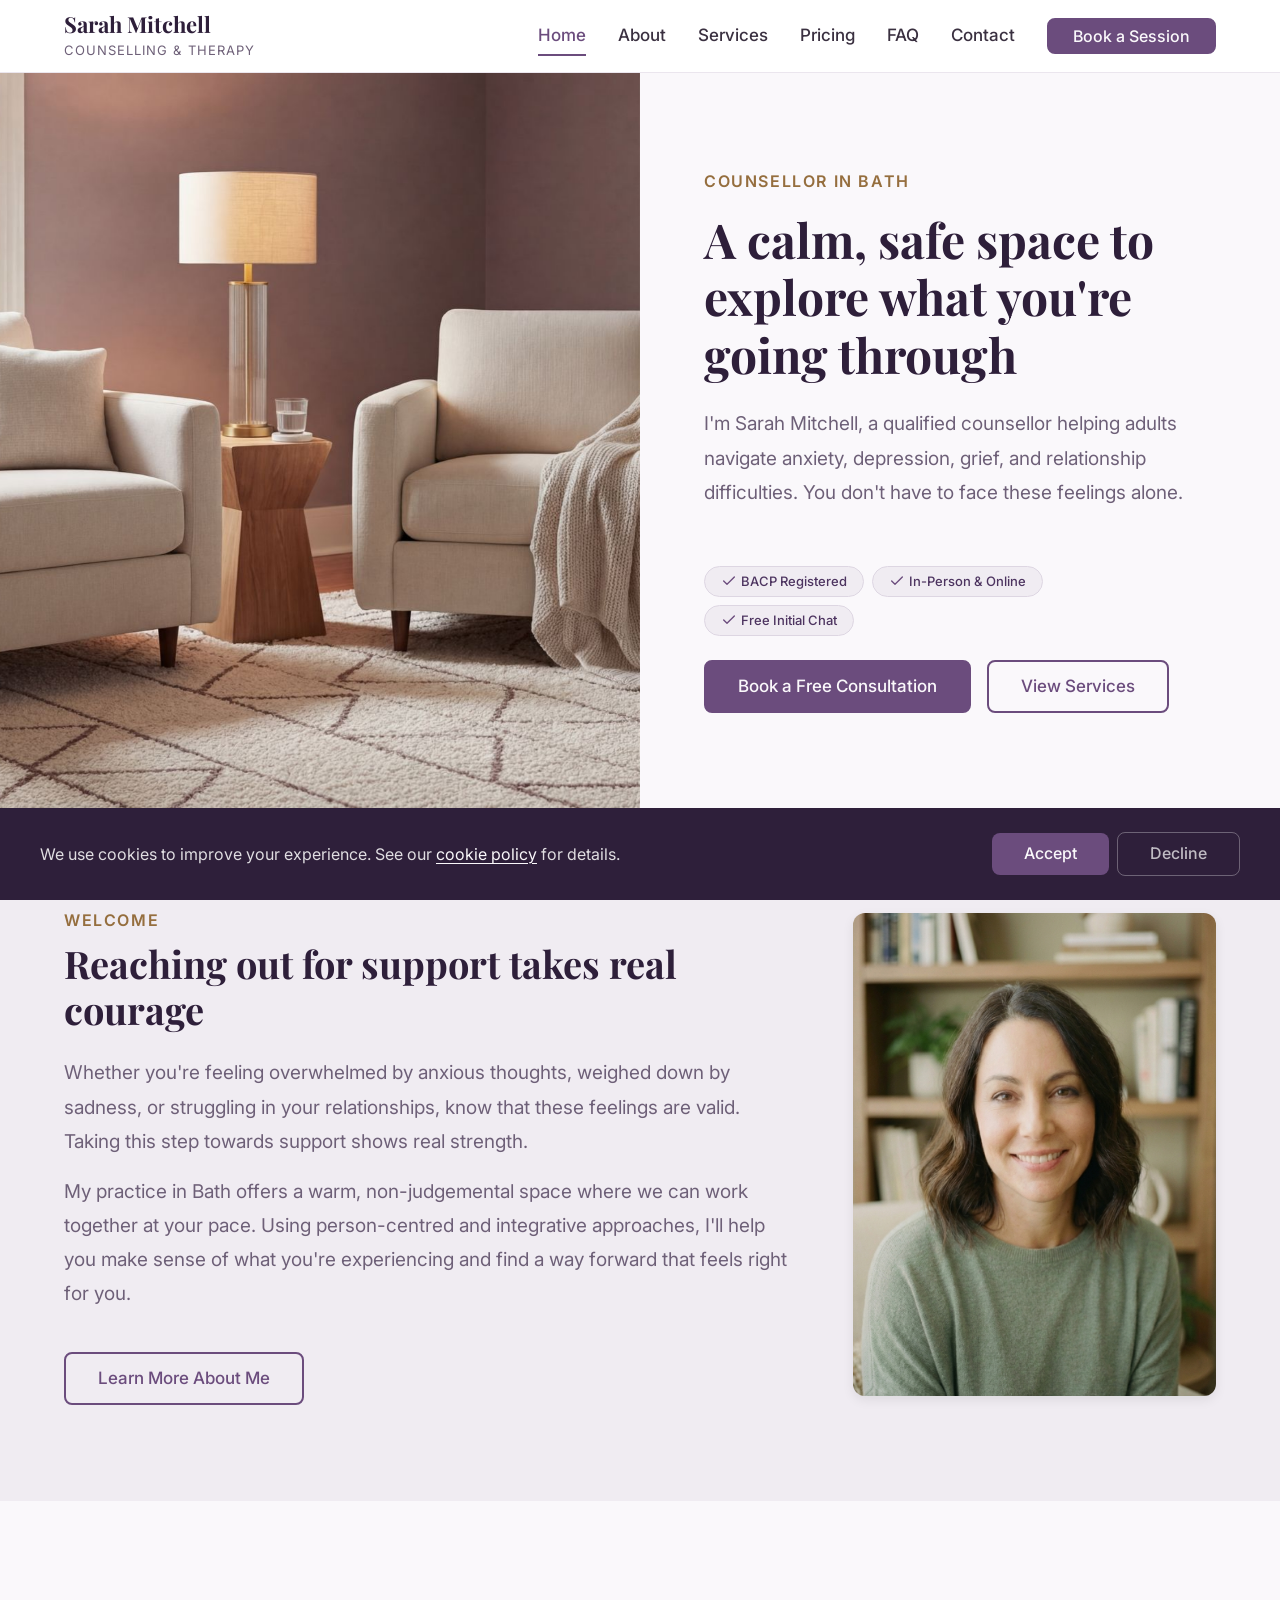
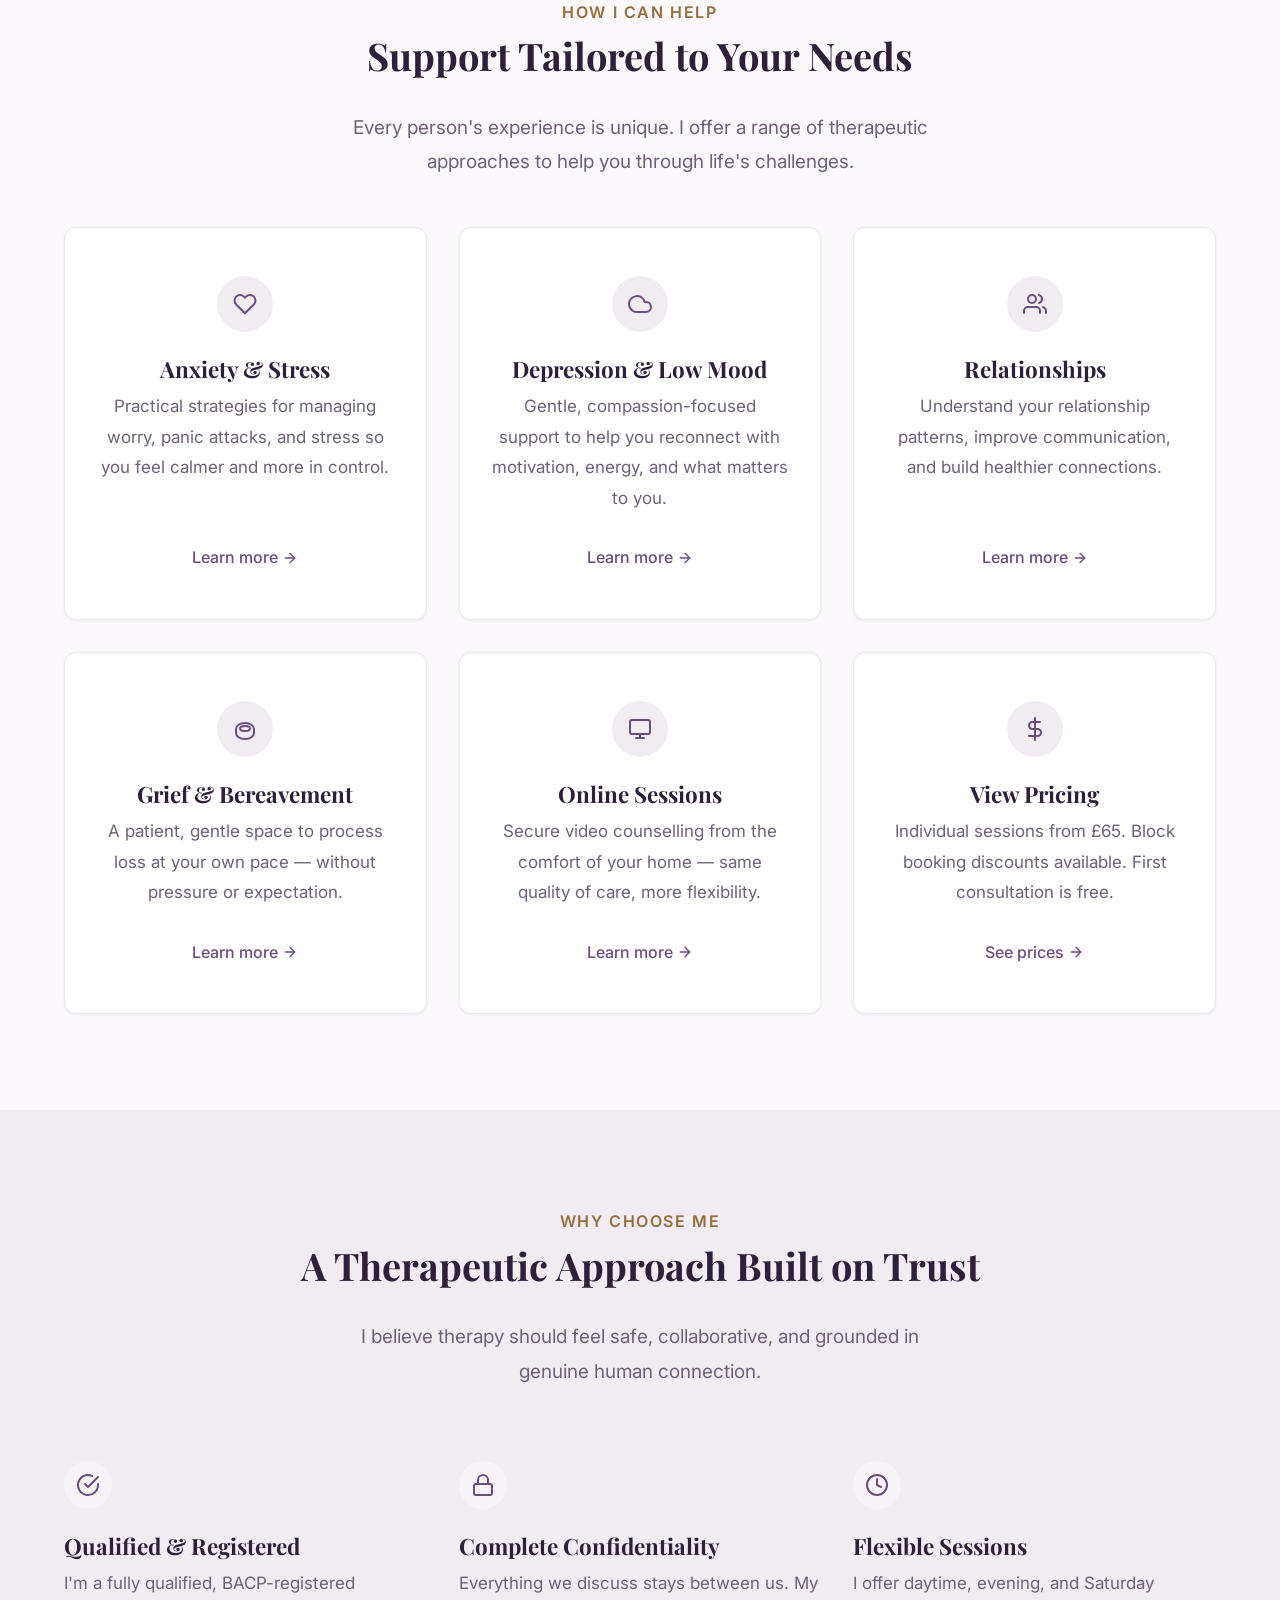
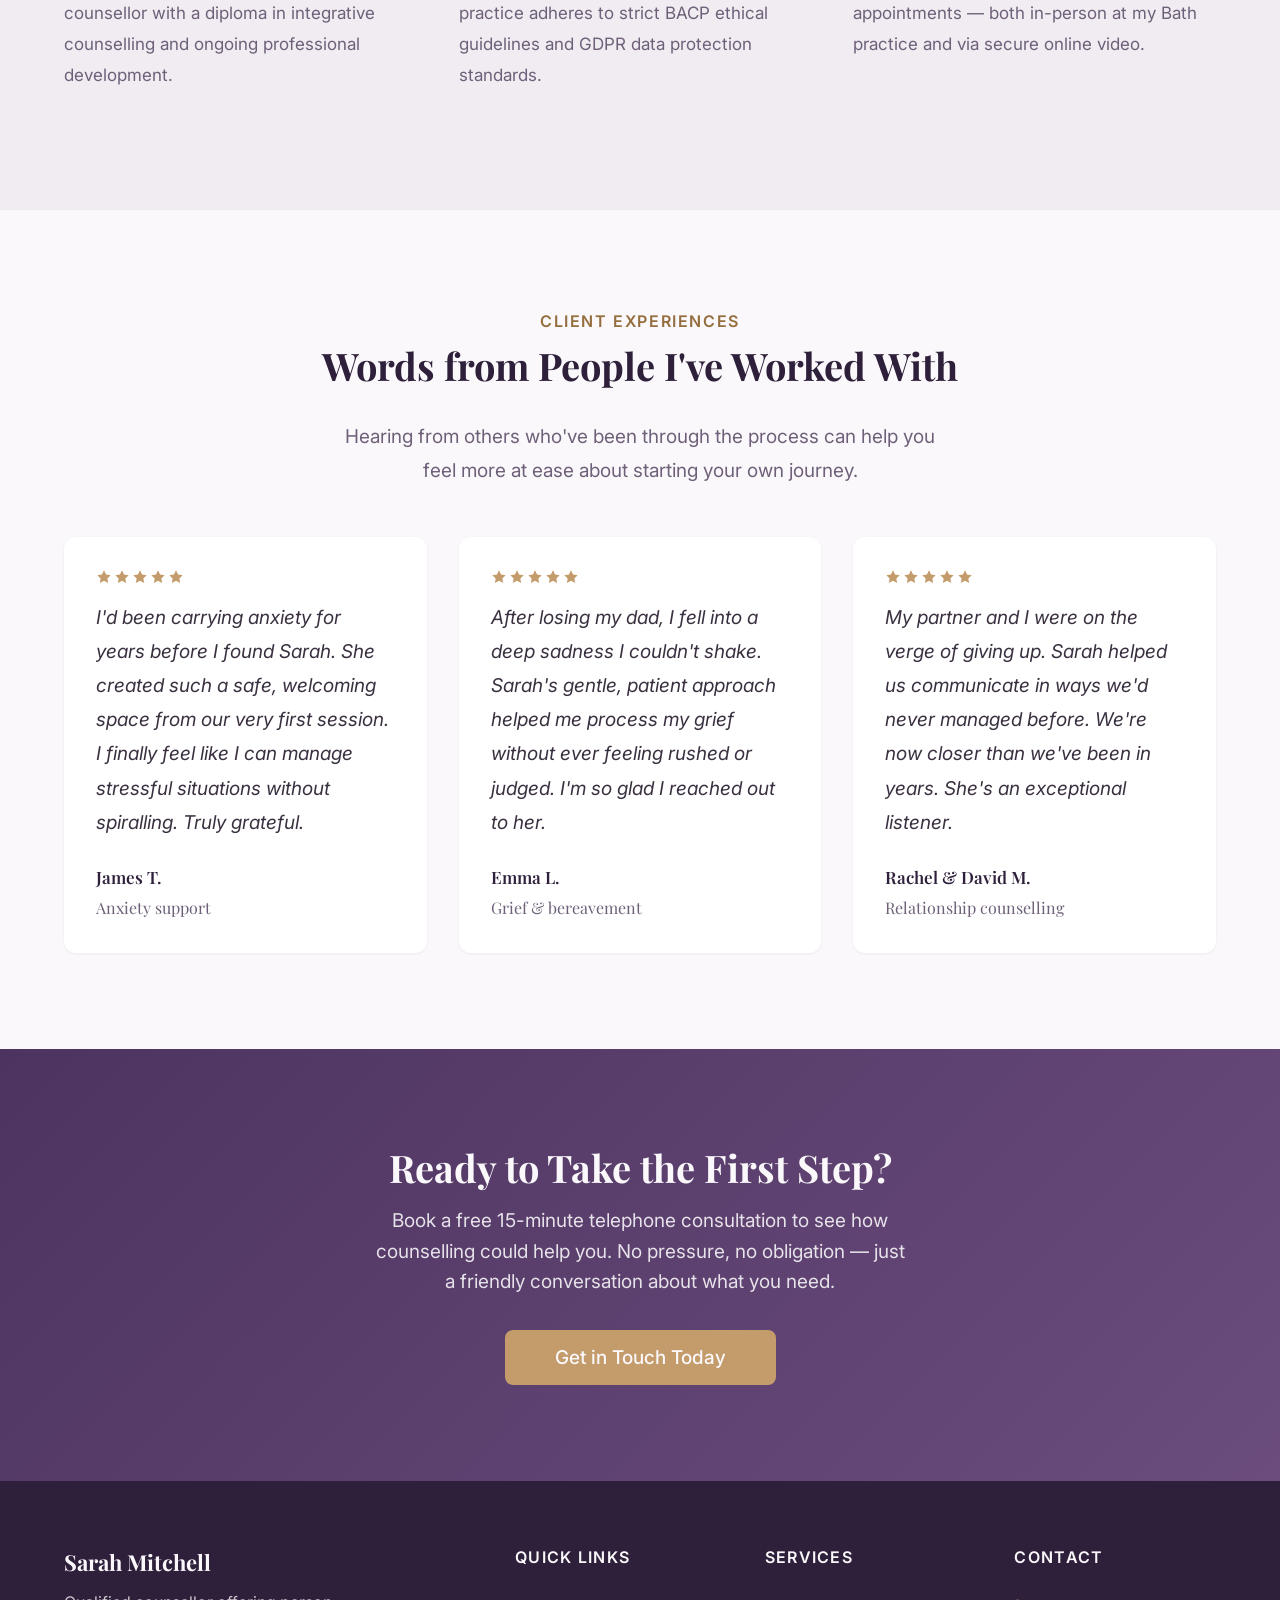
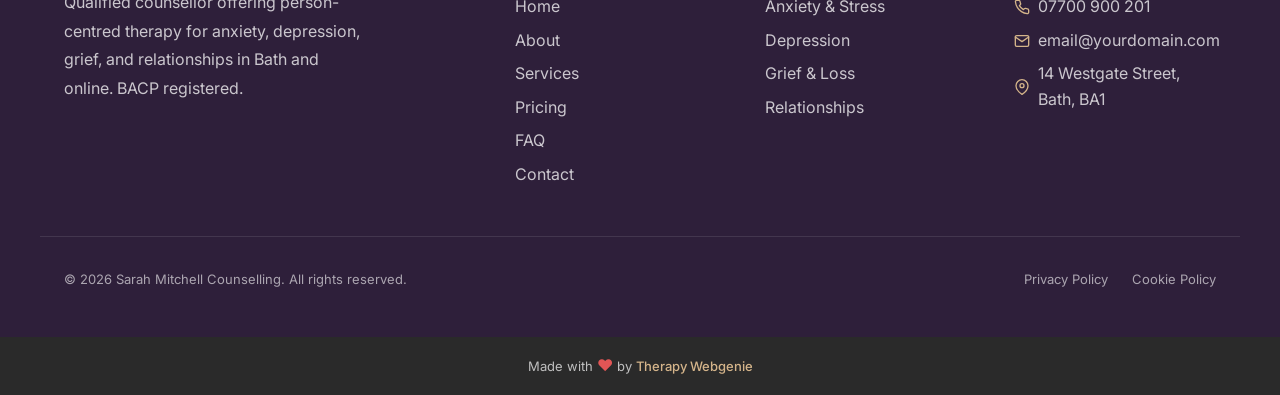
==== commit 4cd165a3: "Update hero image, add cookie decline button - Replace hero.jpg with new hero-bg.jpg and update all " ====
--- a/index.html
+++ b/index.html
@@ -13,12 +13,12 @@
   <meta property="og:url" content="https://counsellor.therapywebgenie.com/">
   <meta property="og:title" content="Sarah Mitchell Counselling — Therapist in Bath">
   <meta property="og:description" content="Qualified counsellor in Bath offering person-centred therapy for anxiety, depression, grief, and relationship difficulties.">
-  <meta property="og:image" content="https://counsellor.therapywebgenie.com/images/hero.jpg">
+  <meta property="og:image" content="https://counsellor.therapywebgenie.com/images/hero-bg.jpg">
 
   <meta name="twitter:card" content="summary_large_image">
   <meta name="twitter:title" content="Sarah Mitchell Counselling — Therapist in Bath">
   <meta name="twitter:description" content="Qualified counsellor in Bath offering person-centred therapy for anxiety, depression, grief, and relationship difficulties.">
-  <meta name="twitter:image" content="https://counsellor.therapywebgenie.com/images/hero.jpg">
+  <meta name="twitter:image" content="https://counsellor.therapywebgenie.com/images/hero-bg.jpg">
 
   <link rel="preconnect" href="https://fonts.googleapis.com">
   <link rel="preconnect" href="https://fonts.gstatic.com" crossorigin>
@@ -47,7 +47,7 @@
       "Mo-Fr 09:00-19:00",
       "Sa 09:00-13:00"
     ],
-    "image": "https://counsellor.therapywebgenie.com/images/hero.jpg",
+    "image": "https://counsellor.therapywebgenie.com/images/hero-bg.jpg",
     "priceRange": "££"
   }
   </script>
@@ -145,7 +145,7 @@
           </div>
         </div>
         <div class="hero__image-wrap">
-          <img src="images/hero.jpg" alt="Warm, inviting therapy room with soft lighting" class="hero__image" width="800" height="600">
+          <img src="images/hero-bg.jpg" alt="Warm, inviting therapy room with soft lighting" class="hero__image" width="800" height="600">
         </div>
       </div>
     </section>
@@ -384,7 +384,7 @@
   <div class="cookie-banner" role="dialog" aria-label="Cookie consent">
     <div class="cookie-banner__inner">
       <p class="cookie-banner__text">We use cookies to improve your experience. See our <a href="cookies-policy.html">cookie policy</a> for details.</p>
-      <button class="cookie-banner__accept">Accept</button>
+      <div class="cookie-banner__buttons"><button class="cookie-banner__accept">Accept</button><button class="cookie-banner__decline">Decline</button></div>
     </div>
   </div>
 
--- a/css/components.css
+++ b/css/components.css
@@ -162,7 +162,7 @@
   top: 72px;
   background-color: var(--color-surface);
   z-index: 99;
-  padding: var(--space-3xl) var(--space-lg);
+  padding: var(--space-xl) var(--space-lg);
   flex-direction: column;
   gap: var(--space-lg);
   overflow-y: auto;
@@ -172,6 +172,12 @@
   transition: transform 0.35s cubic-bezier(0.4, 0, 0.2, 1),
               opacity 0.35s ease,
               visibility 0.35s;
+}
+
+/* When opened from the compact scroll header, start below it */
+.nav__mobile--from-scroll {
+  top: 56px;
+  z-index: 201;
 }
 
 .nav__mobile--open {
@@ -464,7 +470,7 @@
 }
 
 .nav--two-tier .nav__link {
-  font-size: var(--text-sm);
+  font-size: var(--text-base);
 }
 
 /* Mobile: hamburger in top bar, not bottom */
@@ -735,6 +741,8 @@
   padding: var(--space-xs) var(--space-md);
   border-radius: var(--radius-full);
   border: 1px solid var(--color-border);
+  text-align: left;
+  white-space: nowrap;
 }
 
 .hero__ticks svg {
@@ -1400,6 +1408,58 @@
   border-color: var(--color-text-inverse);
 }
 
+/* --- Image Left: text left-aligned --- */
+.hero--image-left {
+  text-align: left;
+}
+
+.hero--image-left .hero__inner {
+  justify-items: start;
+}
+
+.hero--image-left .hero__content {
+  max-width: 600px;
+}
+
+.hero--image-left .hero__text {
+  margin-left: 0;
+  margin-right: 0;
+}
+
+.hero--image-left .hero__actions {
+  justify-content: flex-start;
+}
+
+.hero--image-left .hero__ticks {
+  justify-content: flex-start;
+}
+
+/* --- Image Right: text right-aligned --- */
+.hero--image-right {
+  text-align: right;
+}
+
+.hero--image-right .hero__inner {
+  justify-items: end;
+}
+
+.hero--image-right .hero__content {
+  max-width: 600px;
+}
+
+.hero--image-right .hero__text {
+  margin-left: auto;
+  margin-right: 0;
+}
+
+.hero--image-right .hero__actions {
+  justify-content: flex-end;
+}
+
+.hero--image-right .hero__ticks {
+  justify-content: flex-end;
+}
+
 /* Extra top padding when transparent nav overlays the hero */
 body:has(.nav--transparent) .hero--image {
   padding-top: calc(var(--space-3xl) + 140px);
@@ -1472,6 +1532,269 @@
   .hero--banner .hero__image,
   .hero--banner .hero__image-placeholder {
     height: 400px;
+  }
+}
+
+/* --- Showcase Hero: full-bleed image, frosted glass floating card --- */
+/* No overlay — image shown at full vibrancy.
+   Card tone:  .hero--showcase-dark  (dark frosted bg, light text)
+               .hero--showcase-light (light frosted bg, dark text)
+   Card align: .hero--showcase-left / -center / -right                */
+
+.hero--showcase {
+  position: relative;
+  padding: 0;
+  min-height: 500px;
+  display: flex;
+  align-items: center;
+  background-color: var(--color-bg-dark);
+  background-size: cover;
+  background-position: center;
+  background-repeat: no-repeat;
+  overflow: hidden;
+}
+
+/* No overlay — that's the whole point */
+.hero--showcase::before {
+  display: none;
+}
+
+.hero--showcase .hero__inner {
+  position: relative;
+  z-index: 2;
+  grid-template-columns: 1fr;
+  width: 100%;
+  padding: var(--space-xl);
+}
+
+.hero--showcase .hero__image-wrap {
+  display: none;
+}
+
+.hero--showcase .hero__content {
+  order: 1;
+  max-width: 600px;
+  padding: 40px;
+  border-radius: 20px;
+  backdrop-filter: blur(6px);
+  -webkit-backdrop-filter: blur(6px);
+}
+
+/* Buttons and ticks must stay in 1 row — card should stay compact */
+.hero--showcase .hero__actions {
+  flex-wrap: nowrap;
+}
+
+.hero--showcase .hero__ticks {
+  margin-bottom: 0;
+}
+
+/* --- Dark card (default) --- */
+.hero--showcase-dark .hero__content {
+  background: rgba(0, 0, 0, 0.55);
+  color: #ffffff;
+}
+
+.hero--showcase-dark .hero__heading {
+  color: #ffffff;
+}
+
+.hero--showcase-dark .hero__label {
+  color: var(--color-secondary-light);
+}
+
+.hero--showcase-dark .hero__text {
+  color: rgba(255, 255, 255, 0.9);
+}
+
+.hero--showcase-dark .hero__ticks li {
+  color: rgba(255, 255, 255, 0.9);
+  background: none;
+  border: none;
+  padding: var(--space-xs) 0;
+  border-radius: 0;
+}
+
+.hero--showcase-dark .hero__ticks svg {
+  color: var(--color-secondary-light);
+}
+
+.hero--showcase-dark .btn--primary {
+  background-color: var(--color-secondary);
+  border-color: var(--color-secondary);
+  color: var(--color-text-inverse);
+}
+
+.hero--showcase-dark .btn--primary:hover {
+  background-color: var(--color-secondary-dark);
+  border-color: var(--color-secondary-dark);
+}
+
+.hero--showcase-dark .btn--secondary {
+  color: #ffffff;
+  border-color: rgba(255, 255, 255, 0.5);
+}
+
+.hero--showcase-dark .btn--secondary:hover {
+  background-color: rgba(255, 255, 255, 0.15);
+  border-color: #ffffff;
+}
+
+/* --- Light card --- */
+.hero--showcase-light .hero__content {
+  background: rgba(255, 255, 255, 0.65);
+  color: var(--color-text);
+}
+
+.hero--showcase-light .hero__heading {
+  color: var(--color-text-heading);
+}
+
+.hero--showcase-light .hero__label {
+  color: var(--color-primary);
+}
+
+.hero--showcase-light .hero__text {
+  color: var(--color-text);
+}
+
+.hero--showcase-light .hero__ticks li {
+  color: var(--color-text);
+  background: none;
+  border: none;
+  padding: var(--space-xs) 0;
+  border-radius: 0;
+}
+
+.hero--showcase-light .hero__ticks svg {
+  color: var(--color-primary);
+}
+
+.hero--showcase-light .btn--primary {
+  background-color: var(--color-primary);
+  border-color: var(--color-primary);
+  color: var(--color-text-inverse);
+}
+
+.hero--showcase-light .btn--primary:hover {
+  background-color: var(--color-primary-dark);
+  border-color: var(--color-primary-dark);
+}
+
+.hero--showcase-light .btn--secondary {
+  color: var(--color-text);
+  border-color: var(--color-border);
+}
+
+.hero--showcase-light .btn--secondary:hover {
+  background-color: rgba(0, 0, 0, 0.06);
+  border-color: var(--color-text);
+}
+
+/* --- Card alignment --- */
+/* Default (left) — card sits left */
+.hero--showcase .hero__inner {
+  justify-items: start;
+}
+
+.hero--showcase-center .hero__inner {
+  justify-items: center;
+}
+
+.hero--showcase-center .hero__content {
+  text-align: center;
+  max-width: 720px;
+}
+
+.hero--showcase-center .hero__text {
+  margin-left: auto;
+  margin-right: auto;
+}
+
+.hero--showcase-center .hero__actions {
+  justify-content: center;
+}
+
+.hero--showcase-center .hero__ticks {
+  justify-content: center;
+}
+
+.hero--showcase-right .hero__inner {
+  justify-items: end;
+}
+
+.hero--showcase-right .hero__content {
+  text-align: right;
+}
+
+.hero--showcase-right .hero__actions {
+  justify-content: flex-end;
+}
+
+.hero--showcase-right .hero__ticks {
+  justify-content: flex-end;
+}
+
+/* Extra top padding when transparent nav overlays */
+body:has(.nav--transparent) .hero--showcase {
+  padding-top: 100px;
+}
+
+/* --- Mobile: card goes full-width at bottom --- */
+@media (max-width: 767px) {
+  .hero--showcase {
+    min-height: 400px;
+    align-items: flex-end;
+  }
+
+  .hero--showcase .hero__inner {
+    padding: var(--space-md);
+  }
+
+  .hero--showcase .hero__content {
+    max-width: 100%;
+    padding: 28px;
+  }
+
+  /* Card is full-width on mobile — buttons and ticks can wrap */
+  .hero--showcase .hero__actions,
+  .hero--showcase .hero__ticks {
+    flex-wrap: wrap;
+  }
+
+  /* Reset alignment on mobile — always left-aligned full-width */
+  .hero--showcase-center .hero__inner,
+  .hero--showcase-right .hero__inner {
+    justify-items: stretch;
+  }
+
+  .hero--showcase-center .hero__content,
+  .hero--showcase-right .hero__content {
+    text-align: left;
+  }
+
+  .hero--showcase-center .hero__actions,
+  .hero--showcase-right .hero__actions {
+    justify-content: flex-start;
+  }
+
+  .hero--showcase-center .hero__ticks,
+  .hero--showcase-right .hero__ticks {
+    justify-content: flex-start;
+  }
+}
+
+@media (min-width: 768px) {
+  .hero--showcase {
+    min-height: 650px;
+  }
+
+  .hero--showcase .hero__inner {
+    padding: var(--space-2xl) var(--space-xl);
+  }
+
+  body:has(.nav--transparent) .hero--showcase {
+    padding-top: 140px;
   }
 }
 
@@ -1540,6 +1863,20 @@
   border-color: rgba(255, 255, 255, 0.3);
 }
 
+/* Mobile menu resets — overlay has a white background, so restore dark text */
+.nav--transparent-dark .nav__mobile .nav__link {
+  color: var(--color-text);
+}
+
+.nav--transparent-dark .nav__mobile .nav__link:hover,
+.nav--transparent-dark .nav__mobile .nav__link--active {
+  color: var(--color-primary);
+}
+
+.nav--transparent-dark .nav__mobile .nav__toggle-bar {
+  background-color: var(--color-text);
+}
+
 /* Two-tier dark */
 .nav--two-tier.nav--transparent-dark {
   border-bottom: 1px solid rgba(255, 255, 255, 0.1);
@@ -1741,13 +2078,18 @@
   color: var(--color-primary);
 }
 
+/* On alt-background sections, icon needs contrast against card bg */
+.section--alt .card__icon {
+  background-color: var(--color-surface-alt);
+}
+
 .card__icon svg {
   width: 24px;
   height: 24px;
 }
 
 .card__title {
-  font-size: var(--text-h3-desktop);
+  font-size: calc(var(--text-h3-desktop) * 0.8);
   margin-bottom: var(--space-sm);
 }
 
@@ -1790,6 +2132,21 @@
   width: 56px;
   height: 56px;
   border-radius: 50%;
+}
+
+.card--service .card__link {
+  justify-content: center;
+}
+
+/* Clickable service cards (when wrapped in <a>) */
+a.card--service {
+  text-decoration: none;
+  color: inherit;
+  cursor: pointer;
+}
+
+a.card--service:hover .card__link {
+  gap: var(--space-sm);
 }
 
 /* Feature Card Variant */
@@ -1936,7 +2293,7 @@
 .form__select {
   width: 100%;
   padding: var(--space-md);
-  border: 1px solid var(--color-border);
+  border: 2px solid #ced1d5;
   border-radius: var(--radius-md);
   background-color: var(--color-surface);
   font-size: var(--text-base);
@@ -2126,9 +2483,10 @@
 
 .about-hero__image {
   width: 100%;
+  max-height: 100vh;
   aspect-ratio: auto;
   object-fit: cover;
-  border-radius: var(--radius-lg);
+  border-radius: 0;
 }
 
 .about-hero__image-placeholder {
@@ -2162,6 +2520,10 @@
     gap: 0;
   }
 
+  .about-hero__image-wrap {
+    overflow: hidden;
+  }
+
   .about-hero__image {
     width: 100%;
     height: 100%;
@@ -2170,7 +2532,7 @@
   }
 
   .about-hero__inner > div:last-child {
-    padding: var(--space-2xl) var(--space-4xl) var(--space-2xl) var(--space-4xl);
+    padding: var(--space-4xl);
   }
 }
 
@@ -2202,16 +2564,16 @@
   width: 32px;
   height: 32px;
   border-radius: var(--radius-full);
-  background-color: var(--color-primary);
-  color: var(--color-text-inverse);
+  background-color: transparent;
+  color: var(--color-primary);
   display: flex;
   align-items: center;
   justify-content: center;
 }
 
 .quals-list__icon svg {
-  width: 16px;
-  height: 16px;
+  width: 20px;
+  height: 20px;
 }
 
 .quals-list__text {
@@ -2247,22 +2609,24 @@
 
 .approach-item__number {
   flex-shrink: 0;
-  width: 40px;
-  height: 40px;
+  width: 56px;
+  height: 56px;
+  min-width: 56px;
   border-radius: var(--radius-full);
   background-color: var(--color-primary);
   color: var(--color-text-inverse);
   display: flex;
   align-items: center;
   justify-content: center;
-  font-family: var(--font-heading);
-  font-weight: var(--font-weight-bold);
-  font-size: var(--text-md);
+  font-family: var(--font-body);
+  font-weight: 600;
+  font-size: 1.25rem;
+  line-height: 1;
 }
 
 .approach-item h3 {
-  font-size: var(--text-base);
-  margin-bottom: var(--space-xs);
+  font-size: calc(var(--text-h3-desktop) * 0.8);
+  margin-bottom: var(--space-sm);
 }
 
 .approach-item p {
@@ -2280,16 +2644,36 @@
 /* =============================================
    SERVICES PAGE
    ============================================= */
+/* Service section wrapper — use around each service block */
+.service-section {
+  padding: 96px 0;
+  border-bottom: 2px solid var(--color-border);
+}
+
+.service-section:last-of-type {
+  border-bottom: none;
+}
+
 .service-detail {
   display: grid;
   grid-template-columns: 1fr;
-  gap: var(--space-2xl);
-  padding: var(--space-2xl) 0;
-  border-bottom: 1px solid var(--color-border-light);
-}
-
-.service-detail:last-child {
-  border-bottom: none;
+  gap: var(--space-md);
+}
+
+/* Inline icon + title header */
+.service-detail__header {
+  display: flex;
+  align-items: center;
+  gap: var(--space-md);
+  margin-bottom: var(--space-md);
+}
+
+.service-detail__header .service-detail__icon {
+  margin-bottom: 0;
+}
+
+.service-detail__header h2 {
+  margin: 0;
 }
 
 .service-detail__icon {
@@ -2317,6 +2701,11 @@
 .service-detail p {
   color: var(--color-text-light);
   line-height: var(--line-height-relaxed);
+  margin-bottom: var(--space-sm);
+}
+
+.service-detail p:last-of-type {
+  margin-bottom: var(--space-md);
 }
 
 .service-detail ul {
@@ -2343,6 +2732,117 @@
   height: 8px;
   border-radius: var(--radius-full);
   background-color: var(--color-primary-light);
+}
+
+/* Inline SVG checklist variant — hides default dots */
+.service-detail ul.checklist li {
+  display: flex;
+  align-items: baseline;
+  gap: var(--space-sm);
+  padding-left: 0;
+  font-size: var(--text-base);
+  color: var(--color-text);
+}
+
+.service-detail ul.checklist li::before {
+  display: none;
+}
+
+.service-detail ul.checklist li svg {
+  width: 18px;
+  height: 18px;
+  min-width: 18px;
+  color: var(--color-primary);
+  position: relative;
+  top: 2px;
+}
+
+/* =============================================
+   SERVICES: SIDEBAR LAYOUT
+   Two-column layout with sticky sidebar nav.
+   Sidebar auto-generated by JS from page sections.
+   Hidden on mobile, visible on desktop (1024px+).
+   ============================================= */
+.services-layout {
+  display: grid;
+  grid-template-columns: 1fr;
+  gap: 0;
+}
+
+.services-sidebar {
+  display: none;
+}
+
+@media (min-width: 1024px) {
+  .services-layout {
+    grid-template-columns: 1fr 260px;
+    gap: var(--space-2xl);
+    align-items: start;
+  }
+
+  .services-sidebar {
+    display: block;
+    position: sticky;
+    top: 100px;
+    align-self: start;
+    margin-top: 96px;
+    padding: var(--space-md);
+    background: var(--color-surface);
+    border-radius: var(--radius-lg);
+    border: 1px solid var(--color-border-light);
+    box-shadow: var(--shadow-sm);
+  }
+}
+
+.services-sidebar__heading {
+  font-family: var(--font-heading);
+  font-size: var(--text-sm);
+  font-weight: var(--font-weight-semibold);
+  text-transform: uppercase;
+  letter-spacing: 0.05em;
+  color: var(--color-text-light);
+  margin-bottom: var(--space-md);
+}
+
+.services-sidebar__nav {
+  display: flex;
+  flex-direction: column;
+  gap: var(--space-lg);
+  margin-bottom: var(--space-xl);
+}
+
+.services-sidebar__link {
+  display: block;
+  padding: var(--space-sm) var(--space-md);
+  font-size: var(--text-sm);
+  color: var(--color-text-light);
+  text-decoration: none;
+  border-left: 3px solid transparent;
+  border-radius: 0 var(--radius-sm) var(--radius-sm) 0;
+  transition: all var(--transition-fast);
+}
+
+.services-sidebar__link:hover {
+  color: var(--color-primary);
+  background-color: var(--color-surface-alt);
+}
+
+.services-sidebar__link--active {
+  color: var(--color-primary);
+  font-weight: var(--font-weight-medium);
+  border-left-color: var(--color-primary);
+  background-color: var(--color-surface-alt);
+}
+
+.services-sidebar__btn {
+  display: flex;
+  width: 100%;
+  justify-content: center;
+  margin-top: var(--space-sm);
+}
+
+.services-sidebar__btn:first-of-type {
+  margin-top: var(--space-lg);
 }
 
 /* Pricing */
@@ -2381,7 +2881,7 @@
 }
 
 .pricing-card h3 {
-  font-size: var(--text-h3-desktop);
+  font-size: calc(var(--text-h3-desktop) * 0.8);
   margin-bottom: var(--space-sm);
 }
 
@@ -2432,14 +2932,14 @@
 
 .faq-item__question {
   font-family: var(--font-heading);
-  font-size: var(--text-md);
+  font-size: calc(var(--text-h3-desktop) * 0.8);
   font-weight: var(--font-weight-semibold);
   color: var(--color-text-heading);
   margin-bottom: var(--space-sm);
 }
 
 .faq-item__answer {
-  font-size: var(--text-sm);
+  font-size: var(--text-base);
   color: var(--color-text-light);
   line-height: var(--line-height-relaxed);
 }
@@ -2509,7 +3009,7 @@
    PAGE HEADER (inner pages)
    ============================================= */
 .page-header {
-  padding: var(--space-2xl) 0;
+  padding: 96px 0;
   background-color: var(--color-bg-alt);
   text-align: center;
 }
@@ -2543,6 +3043,10 @@
 
 .page-header--dark p {
   color: rgba(255, 255, 255, 0.85);
+}
+
+.page-header--dark .section-label {
+  color: var(--color-secondary-light);
 }
 
 .page-header--dark .breadcrumb__link {
@@ -2892,6 +3396,53 @@
 
 .text-block .btn {
   margin-top: var(--space-lg);
+}
+
+/* =============================================
+   CONTENT: STORY SPLIT
+   Centered heading above, then h3 lead on the left
+   with body paragraphs on the right.
+   ============================================= */
+.story-split {
+  max-width: var(--container-wide);
+  margin: 0 auto;
+}
+
+.story-split .text-center {
+  margin-bottom: var(--space-2xl);
+}
+
+.story-split__body {
+  display: grid;
+  grid-template-columns: 1fr;
+  gap: var(--space-xl);
+  align-items: start;
+}
+
+.story-split__lead {
+  line-height: var(--line-height-tight);
+  color: var(--color-text-heading);
+}
+
+.story-split__lead h3 {
+  font-weight: 400;
+  line-height: 1.3em;
+}
+
+.story-split__content p {
+  color: var(--color-text-light);
+  line-height: var(--line-height-relaxed);
+}
+
+.story-split__content p + p {
+  margin-top: var(--space-md);
+}
+
+@media (min-width: 768px) {
+  .story-split__body {
+    grid-template-columns: 1fr 1.5fr;
+    gap: var(--space-2xl);
+  }
 }
 
 /* =============================================
@@ -3155,6 +3706,7 @@
 .icon-box--left {
   text-align: left;
   display: flex;
+  align-items: center;
   gap: var(--space-lg);
 }
 
@@ -3328,8 +3880,8 @@
   border-radius: var(--radius-full);
   background-color: var(--color-primary);
   color: var(--color-text-inverse);
-  font-family: var(--font-heading);
-  font-weight: var(--font-weight-bold);
+  font-family: var(--font-body);
+  font-weight: 600;
   font-size: var(--text-xl);
   margin: 0 auto var(--space-lg);
 }
@@ -3345,7 +3897,7 @@
 }
 
 .step__title {
-  font-size: var(--text-h3-desktop);
+  font-size: calc(var(--text-h3-desktop) * 0.8);
   margin-bottom: var(--space-sm);
 }
 
@@ -3443,7 +3995,7 @@
 }
 
 .image-card__title {
-  font-size: var(--text-h3-desktop);
+  font-size: calc(var(--text-h3-desktop) * 0.8);
   margin-bottom: var(--space-sm);
 }
 
@@ -3521,7 +4073,7 @@
 }
 
 .overlay-card__title {
-  font-size: var(--text-h3-desktop);
+  font-size: calc(var(--text-h3-desktop) * 0.8);
   color: var(--color-text-inverse);
   font-weight: var(--font-weight-bold);
 }
@@ -4172,7 +4724,7 @@
 }
 
 .comparison__card h3 {
-  font-size: var(--text-md);
+  font-size: var(--text-xl);
   margin-bottom: var(--space-lg);
 }
 
@@ -4482,7 +5034,7 @@
   padding: var(--space-lg) 0;
   text-align: left;
   font-family: var(--font-heading);
-  font-size: var(--text-md);
+  font-size: calc(var(--text-h3-desktop) * 0.8);
   font-weight: var(--font-weight-semibold);
   color: var(--color-text-heading);
   cursor: pointer;
@@ -4500,11 +5052,15 @@
   width: 24px;
   height: 24px;
   color: var(--color-primary);
-  transition: transform var(--transition-base);
-}
-
-.accordion__item--open .accordion__icon {
-  transform: rotate(45deg);
+}
+
+.accordion__icon-vertical {
+  transition: transform var(--transition-base), opacity var(--transition-base);
+}
+
+.accordion__item--open .accordion__icon-vertical {
+  transform: scaleY(0);
+  opacity: 0;
 }
 
 .accordion__content {
@@ -4517,7 +5073,7 @@
 }
 
 .accordion__content p {
-  font-size: var(--text-sm);
+  font-size: var(--text-base);
   color: var(--color-text-light);
   line-height: var(--line-height-relaxed);
 }
@@ -4642,12 +5198,13 @@
    ============================================= */
 .comparison-table {
   width: 100%;
-  border-collapse: collapse;
+  border-collapse: separate;
+  border-spacing: 0;
   background-color: var(--color-surface);
   border-radius: var(--radius-lg);
   overflow: hidden;
   box-shadow: var(--shadow-sm);
-  border: 1px solid var(--color-border-light);
+  border: 2px solid #ccc;
 }
 
 .comparison-table thead th {
@@ -4658,7 +5215,12 @@
   font-weight: var(--font-weight-bold);
   color: var(--color-text-heading);
   text-align: center;
-  border-bottom: 2px solid var(--color-border);
+  border-bottom: 2px solid #ccc;
+  border-right: 1px solid var(--color-border-light);
+}
+
+.comparison-table thead th:last-child {
+  border-right: none;
 }
 
 .comparison-table thead th:first-child {
@@ -4670,7 +5232,12 @@
   font-size: var(--text-sm);
   color: var(--color-text);
   border-bottom: 1px solid var(--color-border-light);
+  border-right: 1px solid var(--color-border-light);
   text-align: center;
+}
+
+.comparison-table tbody td:last-child {
+  border-right: none;
 }
 
 .comparison-table tbody td:first-child {
@@ -5163,6 +5730,64 @@
   background: rgba(255, 255, 255, 0.25);
 }
 
+/* =============================================
+   VIDEO EMBED
+   Responsive 16:9 wrapper for iframe videos.
+   ============================================= */
+.video-embed {
+  position: relative;
+  padding-bottom: 56.25%;
+  height: 0;
+  overflow: hidden;
+  border-radius: var(--radius-lg);
+  box-shadow: var(--shadow-md);
+}
+
+.video-embed iframe {
+  position: absolute;
+  top: 0;
+  left: 0;
+  width: 100%;
+  height: 100%;
+  border: 0;
+  border-radius: var(--radius-lg);
+}
+
+/* =============================================
+   VIDEO SPLIT
+   Optional centered header across both columns,
+   then text left + video right. Stacks on mobile.
+   ============================================= */
+.video-split {
+  display: grid;
+  grid-template-columns: 1fr;
+  gap: var(--space-2xl);
+  align-items: center;
+}
+
+.video-split__header {
+  text-align: center;
+}
+
+.video-split__header h2 {
+  margin-bottom: var(--space-sm);
+}
+
+.video-split__content p {
+  color: var(--color-text-light);
+  line-height: var(--line-height-relaxed);
+}
+
+@media (min-width: 768px) {
+  .video-split {
+    grid-template-columns: 1fr 1fr;
+  }
+
+  .video-split__header {
+    grid-column: 1 / -1;
+  }
+}
+
 /* --- Back to Top --- */
 .back-to-top {
   position: fixed;
@@ -5433,6 +6058,7 @@
   font-size: var(--text-sm);
   line-height: var(--line-height-relaxed);
   color: rgba(255, 255, 255, 0.85);
+  margin-bottom: 0;
 }
 
 .cookie-banner__text a {
@@ -5458,6 +6084,30 @@
   background: var(--color-primary-dark);
 }
 
+.cookie-banner__decline {
+  background: transparent;
+  color: rgba(255, 255, 255, 0.7);
+  padding: var(--space-sm) var(--space-xl);
+  border-radius: var(--radius-md);
+  font-size: var(--text-sm);
+  font-weight: var(--font-weight-medium);
+  cursor: pointer;
+  border: 1px solid rgba(255, 255, 255, 0.3);
+  white-space: nowrap;
+  transition: color var(--transition-fast), border-color var(--transition-fast);
+}
+
+.cookie-banner__decline:hover {
+  color: var(--color-text-inverse);
+  border-color: rgba(255, 255, 255, 0.6);
+}
+
+.cookie-banner__buttons {
+  display: flex;
+  gap: var(--space-sm);
+  align-items: center;
+}
+
 @media (min-width: 768px) {
   .cookie-banner__inner {
     flex-direction: row;
@@ -5695,7 +6345,7 @@
 
 .blog-card__title {
   font-family: var(--font-heading);
-  font-size: var(--text-h3-desktop);
+  font-size: calc(var(--text-h3-desktop) * 0.8);
   font-weight: var(--font-weight-bold);
   color: var(--color-text-heading);
   line-height: var(--line-height-tight);
--- a/css/theme.css
+++ b/css/theme.css
@@ -1,7 +1,7 @@
 /* =============================================
    THEME: Deep Plum
    Rich, spiritual — holistic therapy, counselling
-   Font Pairing: Modern Pro
+   Font Pairing: Modern Pro (Playfair Display + Inter)
    ============================================= */
 
 /* --- Google Fonts --- */
@@ -41,204 +41,16 @@
   --font-body: 'Inter', -apple-system, BlinkMacSystemFont, 'Segoe UI', Roboto, sans-serif;
 }
 
-/* --- Site Overrides --- */
+/* --- Theme Overrides --- */
 
-/* 1. Center "Learn more" links in service cards */
-.card--service .card__link {
+/* Contact page headings — cap at --text-xl */
+.contact-info h2,
+.contact-form-wrap .card h2 {
+  font-size: var(--text-xl);
+}
+
+/* Testimonial stars centering on centered sections */
+.text-center .testimonial__stars,
+.testimonial--standalone .testimonial__stars {
   justify-content: center;
 }
-
-/* 2. Constrain about-hero image to viewport height */
-.about-hero__image {
-  max-height: 100vh;
-}
-
-/* 3. Approach step headings + spacing */
-.approach-item h3 {
-  font-size: var(--text-lg);
-  margin-bottom: var(--space-sm);
-}
-
-/* 4. Approach step numbers — larger, visually centered */
-.approach-item__number {
-  width: 56px;
-  height: 56px;
-  min-width: 56px;
-  font-size: 1.25rem;
-  line-height: 1;
-  display: flex;
-  align-items: center;
-  justify-content: center;
-  font-family: var(--font-body);
-  font-weight: 600;
-}
-
-/* 5. Visible icon backgrounds on all cards */
-.card__icon {
-  background-color: var(--color-surface);
-}
-
-.section--alt .card__icon {
-  background-color: var(--color-surface);
-  color: var(--color-primary);
-}
-
-/* 6. Larger FAQ question titles */
-.faq-item__question {
-  font-size: var(--text-lg);
-}
-
-/* 7. Clickable service cards (homepage + services page) */
-a.card--service {
-  text-decoration: none;
-  color: inherit;
-  cursor: pointer;
-}
-
-a.card--service:hover .card__link {
-  gap: var(--space-sm);
-}
-
-/* 8. Services page — two-column layout with sticky sidebar */
-.services-layout {
-  display: grid;
-  grid-template-columns: 1fr;
-  gap: 0;
-}
-
-.services-sidebar {
-  display: none;
-}
-
-@media (min-width: 1024px) {
-  .services-layout {
-    grid-template-columns: 1fr 260px;
-    gap: var(--space-2xl);
-    align-items: start;
-  }
-
-  .services-sidebar {
-    display: block;
-    position: sticky;
-    top: 100px;
-    align-self: start;
-    margin-top: var(--space-2xl);
-    padding: var(--space-xl);
-    background: var(--color-surface);
-    border-radius: var(--radius-lg);
-    border: 1px solid var(--color-border-light);
-    box-shadow: var(--shadow-sm);
-  }
-}
-
-.services-sidebar__heading {
-  font-family: var(--font-heading);
-  font-size: var(--text-sm);
-  font-weight: var(--font-weight-semibold);
-  text-transform: uppercase;
-  letter-spacing: 0.05em;
-  color: var(--color-text-light);
-  margin-bottom: var(--space-md);
-}
-
-.services-sidebar__nav {
-  display: flex;
-  flex-direction: column;
-  margin-bottom: var(--space-xl);
-}
-
-.services-sidebar__link {
-  display: block;
-  padding: var(--space-sm) var(--space-md);
-  font-size: var(--text-sm);
-  color: var(--color-text-light);
-  text-decoration: none;
-  border-left: 3px solid transparent;
-  border-radius: 0 var(--radius-sm) var(--radius-sm) 0;
-  transition: all var(--transition-fast);
-}
-
-.services-sidebar__link:hover {
-  color: var(--color-primary);
-  background-color: var(--color-surface-alt);
-}
-
-.services-sidebar__link--active {
-  color: var(--color-primary);
-  font-weight: var(--font-weight-medium);
-  border-left-color: var(--color-primary);
-  background-color: var(--color-surface-alt);
-}
-
-/* 9. Service sections — clean layout with dividers */
-.service-section {
-  padding: var(--space-xl) 0;
-  border-bottom: 1px solid var(--color-border-light);
-}
-
-.service-section:last-of-type {
-  border-bottom: none;
-}
-
-.service-detail {
-  gap: var(--space-md);
-  padding: 0;
-  border-bottom: none;
-}
-
-.service-detail__header {
-  display: flex;
-  align-items: center;
-  gap: var(--space-md);
-  margin-bottom: var(--space-md);
-}
-
-.service-detail__header .service-detail__icon {
-  margin-bottom: 0;
-}
-
-.service-detail__header h2 {
-  margin: 0;
-}
-
-.service-detail p {
-  margin-bottom: var(--space-sm);
-}
-
-.service-detail p:last-of-type {
-  margin-bottom: var(--space-md);
-}
-
-.services-sidebar__btn {
-  display: block;
-  width: 100%;
-  text-align: center;
-  margin-top: var(--space-sm);
-}
-
-.services-sidebar__btn:first-of-type {
-  margin-top: var(--space-lg);
-}
-
-/* 10. Fix checklist inside service-detail — inline SVG checkmarks */
-.service-detail ul.checklist li {
-  display: flex;
-  align-items: baseline;
-  gap: var(--space-sm);
-  padding-left: 0;
-  font-size: var(--text-base);
-  color: var(--color-text);
-}
-
-.service-detail ul.checklist li::before {
-  display: none;
-}
-
-.service-detail ul.checklist li svg {
-  width: 18px;
-  height: 18px;
-  min-width: 18px;
-  color: var(--color-primary);
-  position: relative;
-  top: 2px;
-}
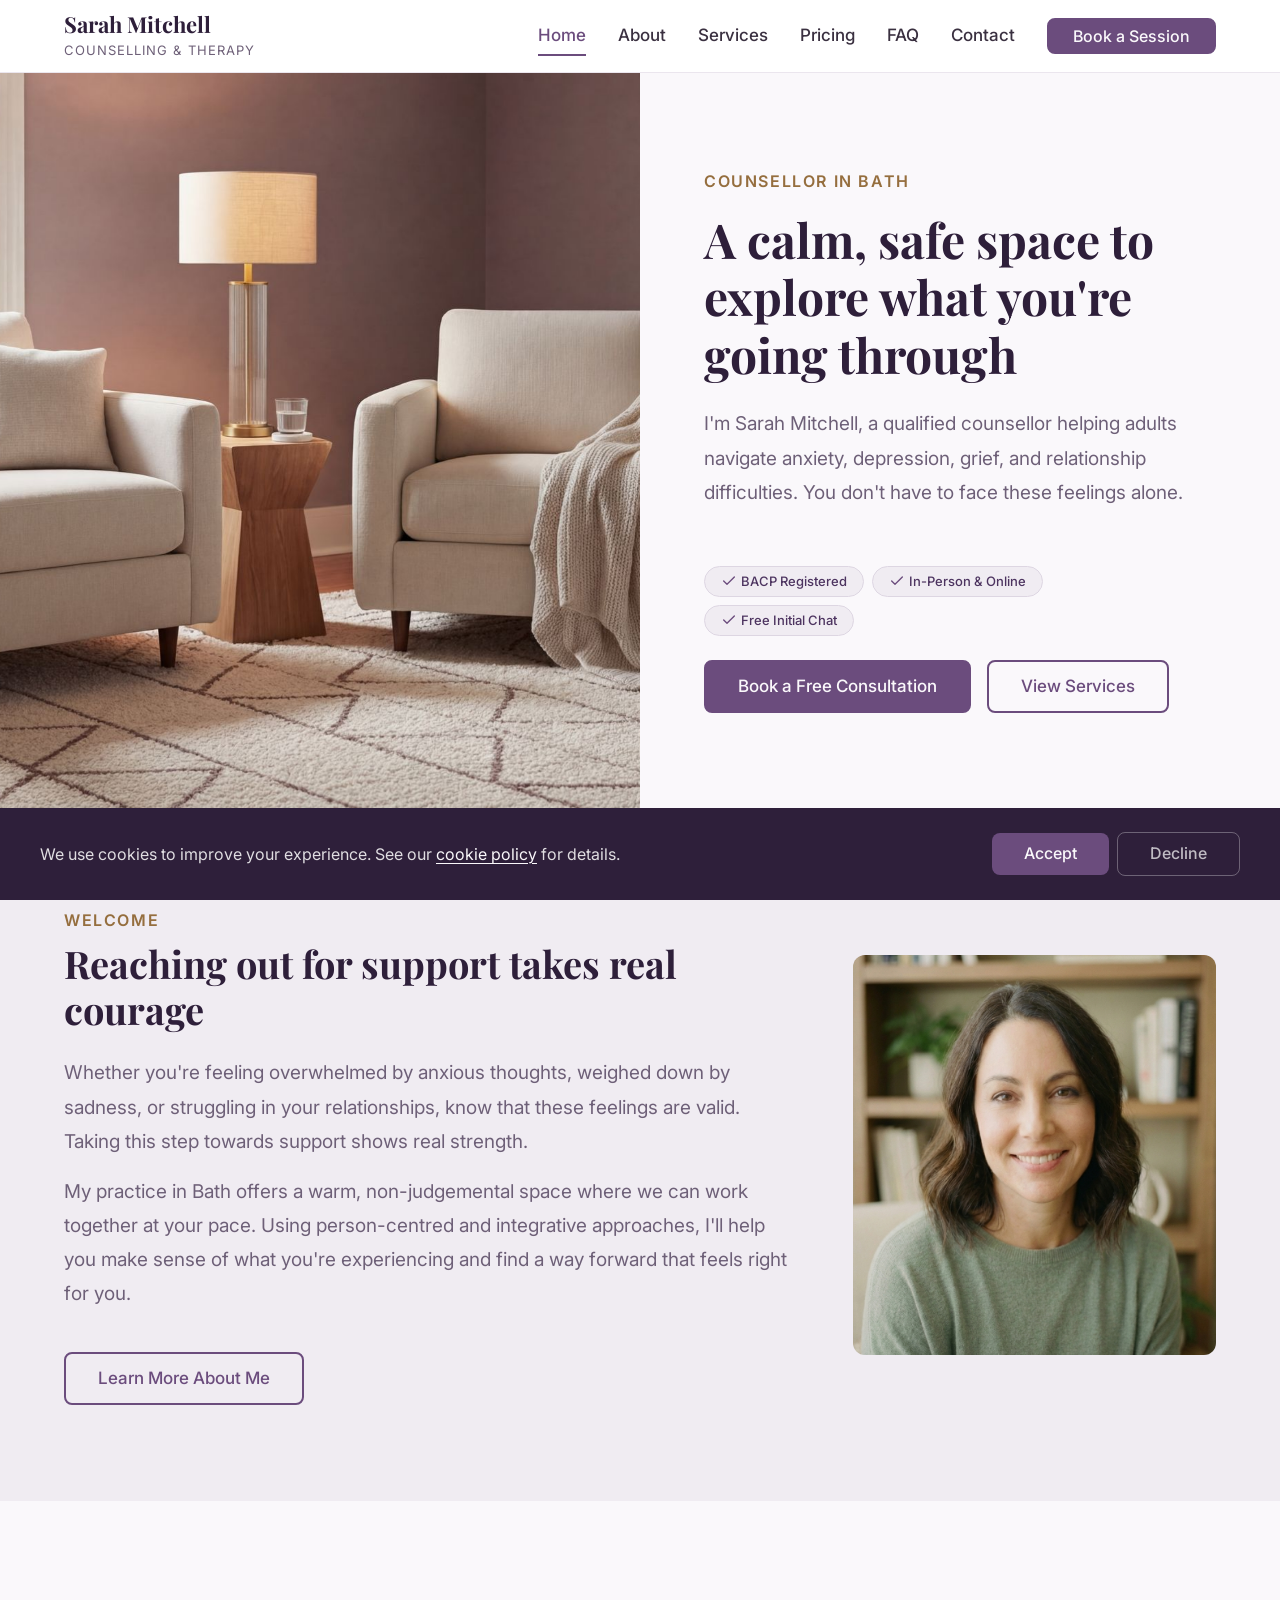
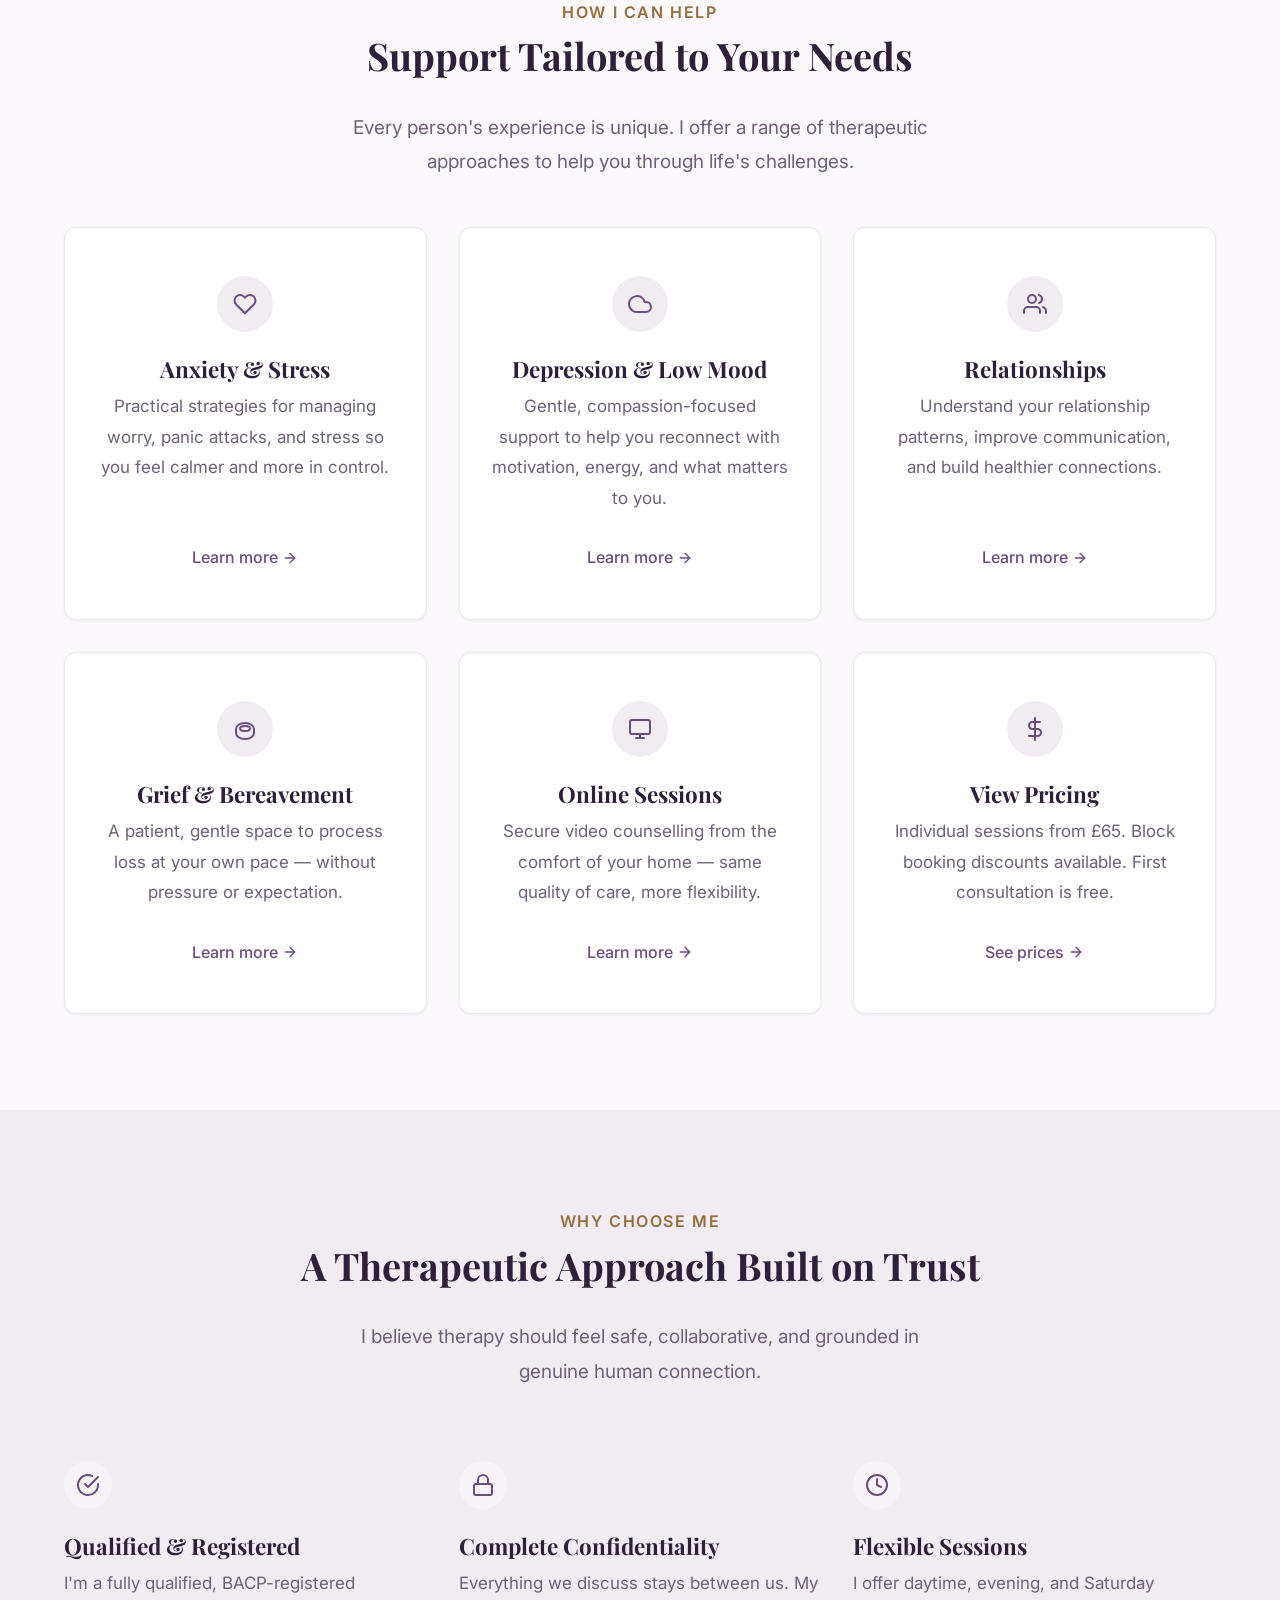
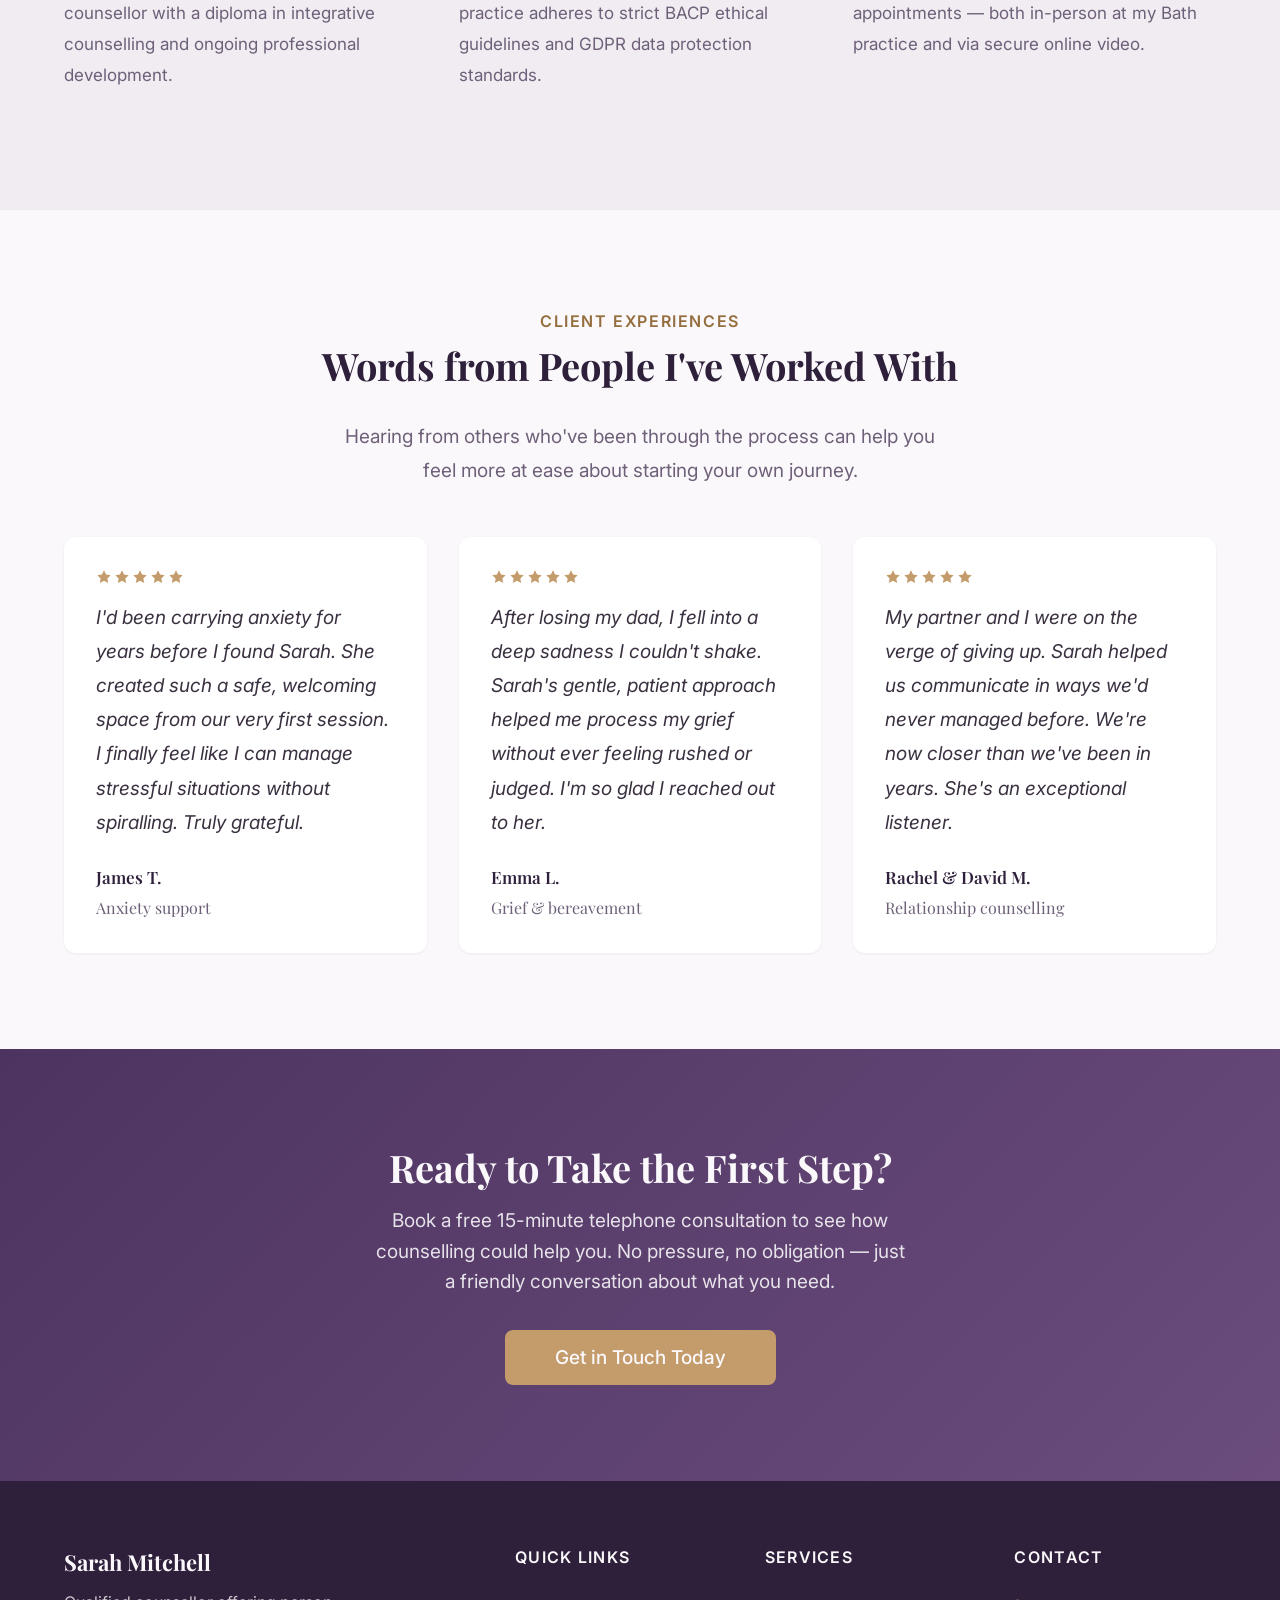
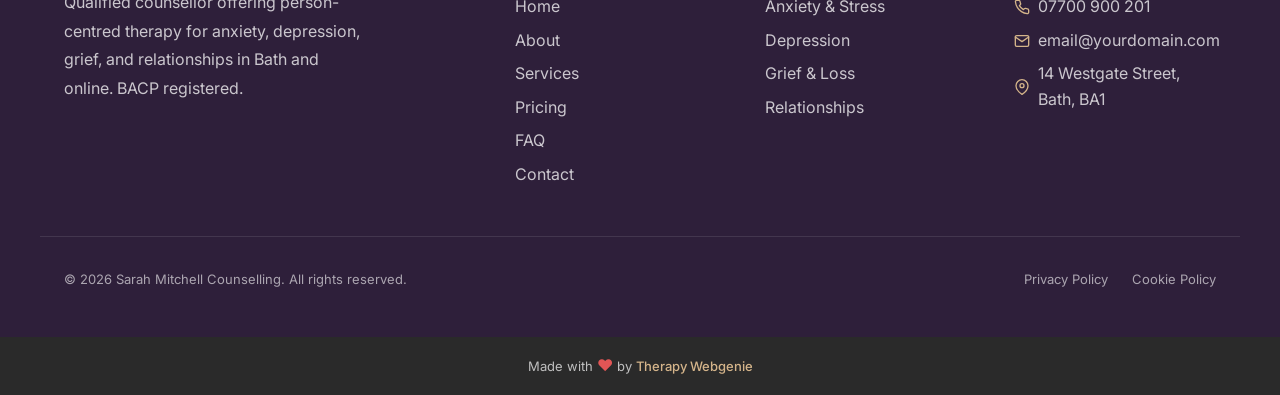
==== commit c345ce36: "Switch 50% full-bleed images to background-image Use background-size: cover on image-wrap divs inste" ====
--- a/index.html
+++ b/index.html
@@ -144,8 +144,7 @@
             <a href="services.html" class="btn btn--secondary">View Services</a>
           </div>
         </div>
-        <div class="hero__image-wrap">
-          <img src="images/hero-bg.jpg" alt="Warm, inviting therapy room with soft lighting" class="hero__image" width="800" height="600">
+        <div class="hero__image-wrap" style="background-image: url('images/hero-bg.jpg');" role="img" aria-label="Warm, inviting therapy room with soft lighting">
         </div>
       </div>
     </section>
@@ -161,8 +160,7 @@
           <p>My practice in Bath offers a warm, non-judgemental space where we can work together at your pace. Using person-centred and integrative approaches, I'll help you make sense of what you're experiencing and find a way forward that feels right for you.</p>
           <a href="about.html" class="btn btn--secondary">Learn More About Me</a>
         </div>
-        <div class="intro__image-wrap">
-          <img src="images/home-portrait.jpg" alt="Sarah Mitchell, counsellor in Bath" class="intro__image" width="600" height="800">
+        <div class="intro__image-wrap" style="background-image: url('images/home-portrait.jpg');" role="img" aria-label="Sarah Mitchell, counsellor in Bath">
         </div>
       </div>
     </section>
--- a/css/components.css
+++ b/css/components.css
@@ -1046,6 +1046,9 @@
   order: 1;
   width: 100%;
   min-height: 300px;
+  background-size: cover;
+  background-position: center;
+  background-repeat: no-repeat;
 }
 
 .hero--half .hero__image-placeholder,
@@ -1980,6 +1983,15 @@
   grid-template-columns: 1fr;
   gap: var(--space-2xl);
   align-items: center;
+}
+
+.intro__image-wrap {
+  background-size: cover;
+  background-position: center;
+  background-repeat: no-repeat;
+  border-radius: var(--radius-lg);
+  overflow: hidden;
+  min-height: 400px;
 }
 
 .intro__image {
@@ -3468,6 +3480,58 @@
   .two-col-text__columns {
     grid-template-columns: 1fr 1fr;
     gap: var(--space-2xl);
+  }
+}
+
+/* =============================================
+   CONTENT: STORY TEXT
+   Centred header spanning full width, then a
+   two-column layout: large pull-quote (left)
+   and regular body text (right).
+   ============================================= */
+.story-text {
+  max-width: var(--container-wide);
+  margin: 0 auto;
+}
+
+.story-text__header {
+  text-align: center;
+  margin-bottom: var(--space-2xl);
+}
+
+.story-text__body {
+  display: grid;
+  grid-template-columns: 1fr;
+  gap: var(--space-xl);
+  align-items: start;
+}
+
+.story-text__quote {
+  font-family: var(--font-heading);
+  font-size: var(--text-xl);
+  font-weight: 400;
+  line-height: 1.4;
+  font-style: italic;
+  color: var(--color-text-heading);
+}
+
+.story-text__content p {
+  color: var(--color-text-light);
+  line-height: var(--line-height-relaxed);
+}
+
+.story-text__content p + p {
+  margin-top: var(--space-md);
+}
+
+@media (min-width: 768px) {
+  .story-text__header {
+    margin-bottom: var(--space-3xl);
+  }
+
+  .story-text__body {
+    grid-template-columns: 1fr 1.5fr;
+    gap: var(--space-3xl);
   }
 }
 
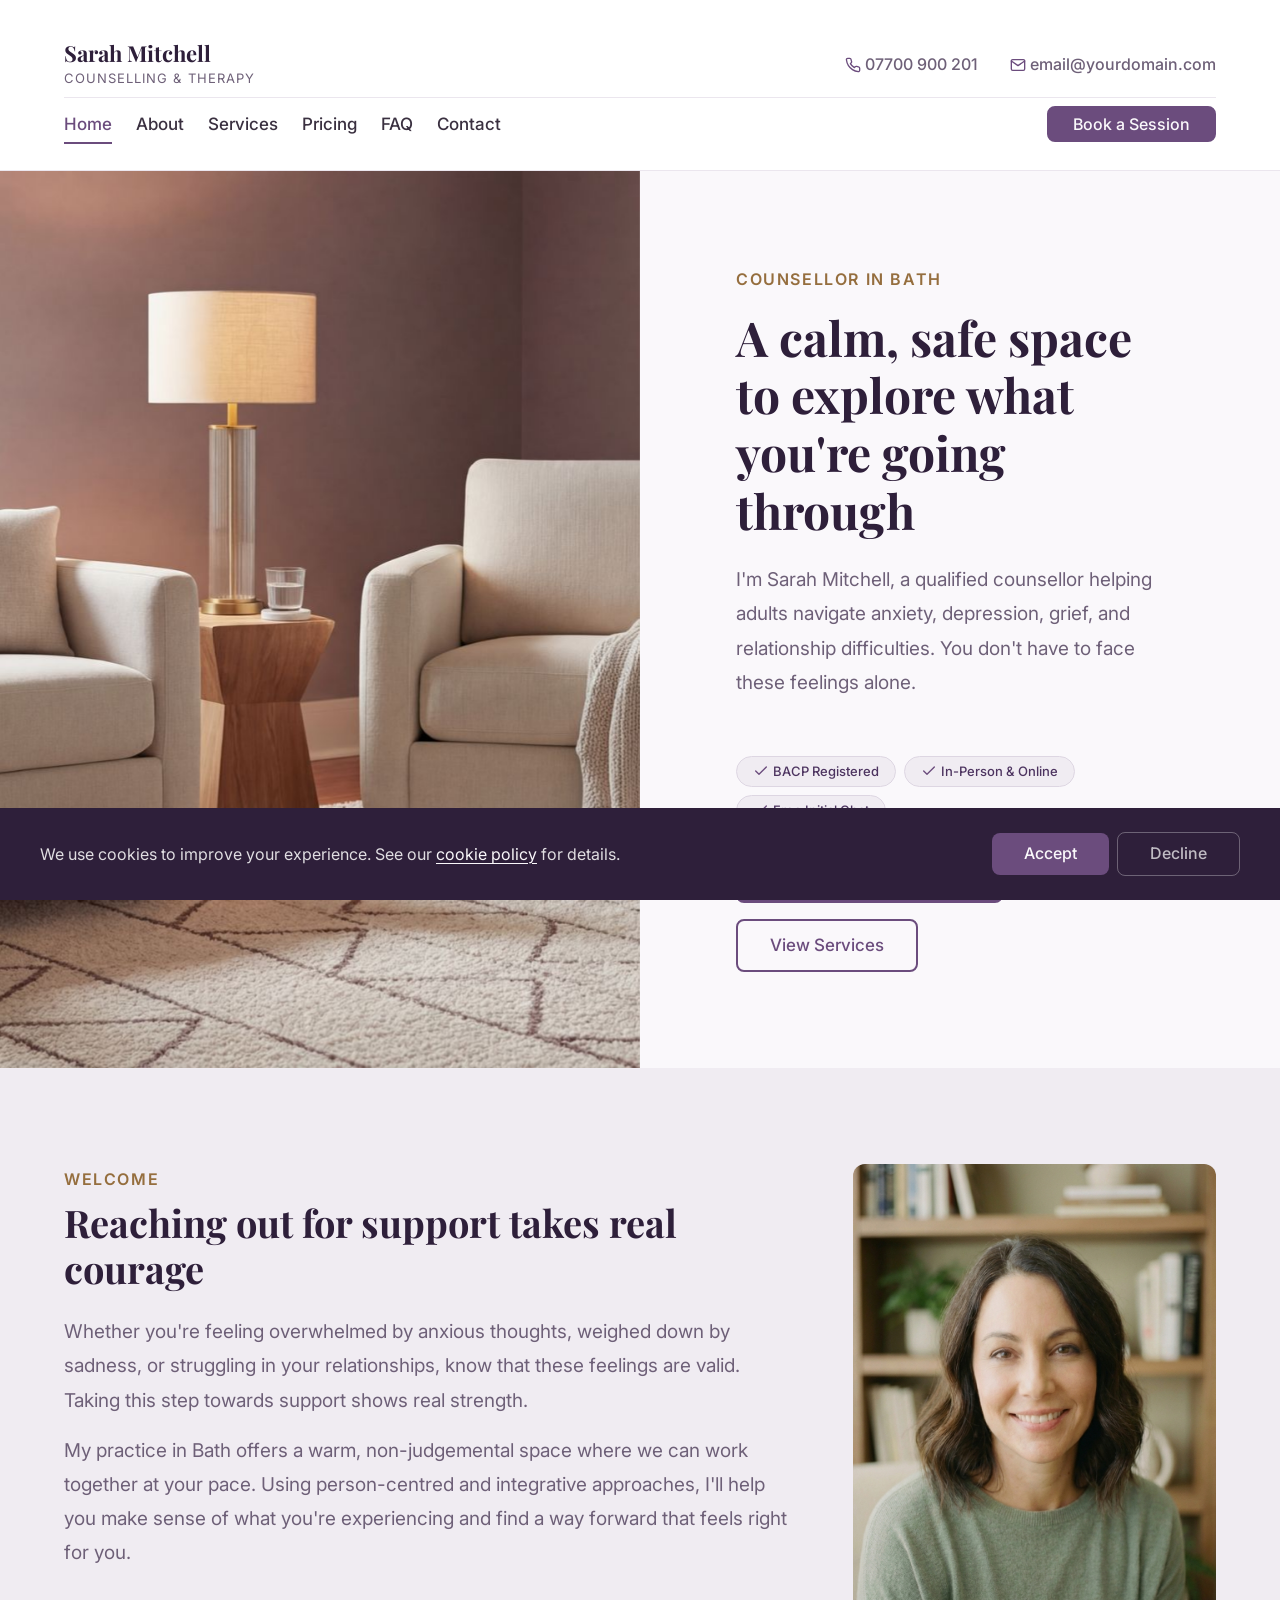
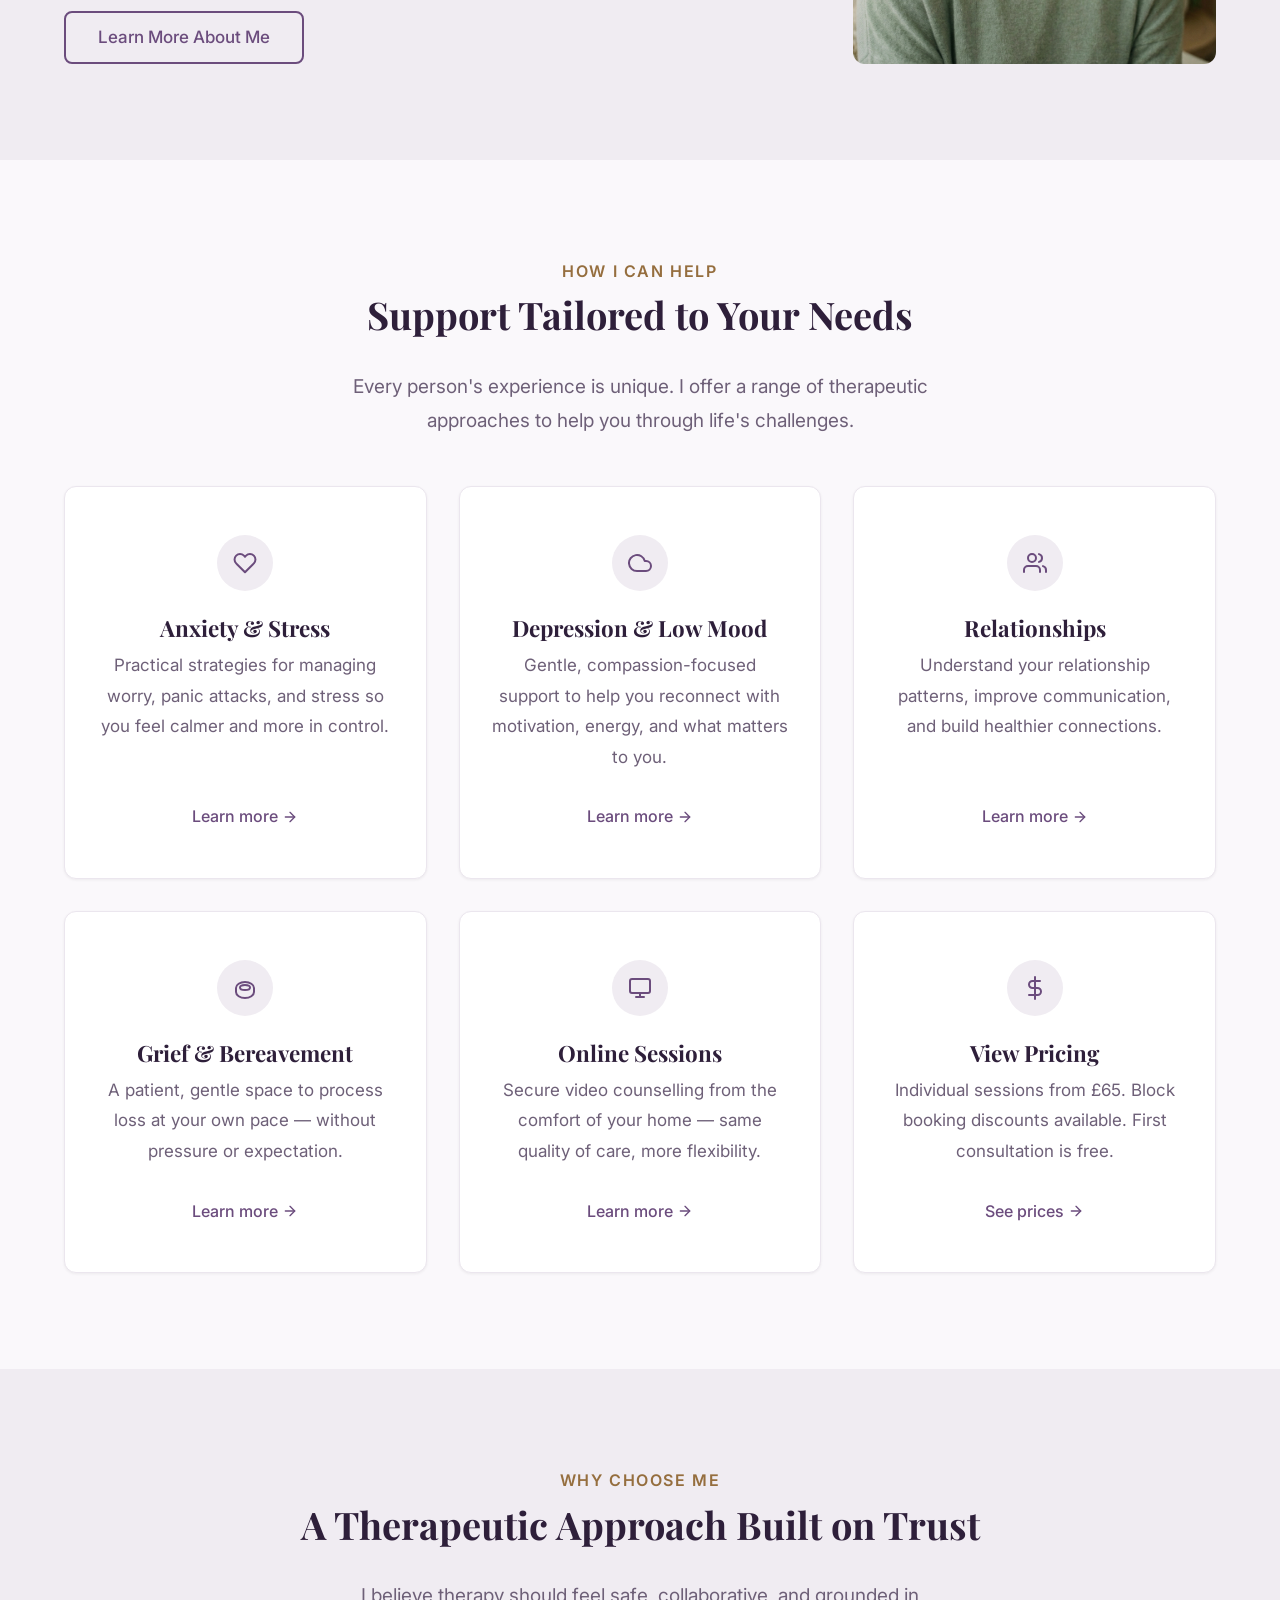
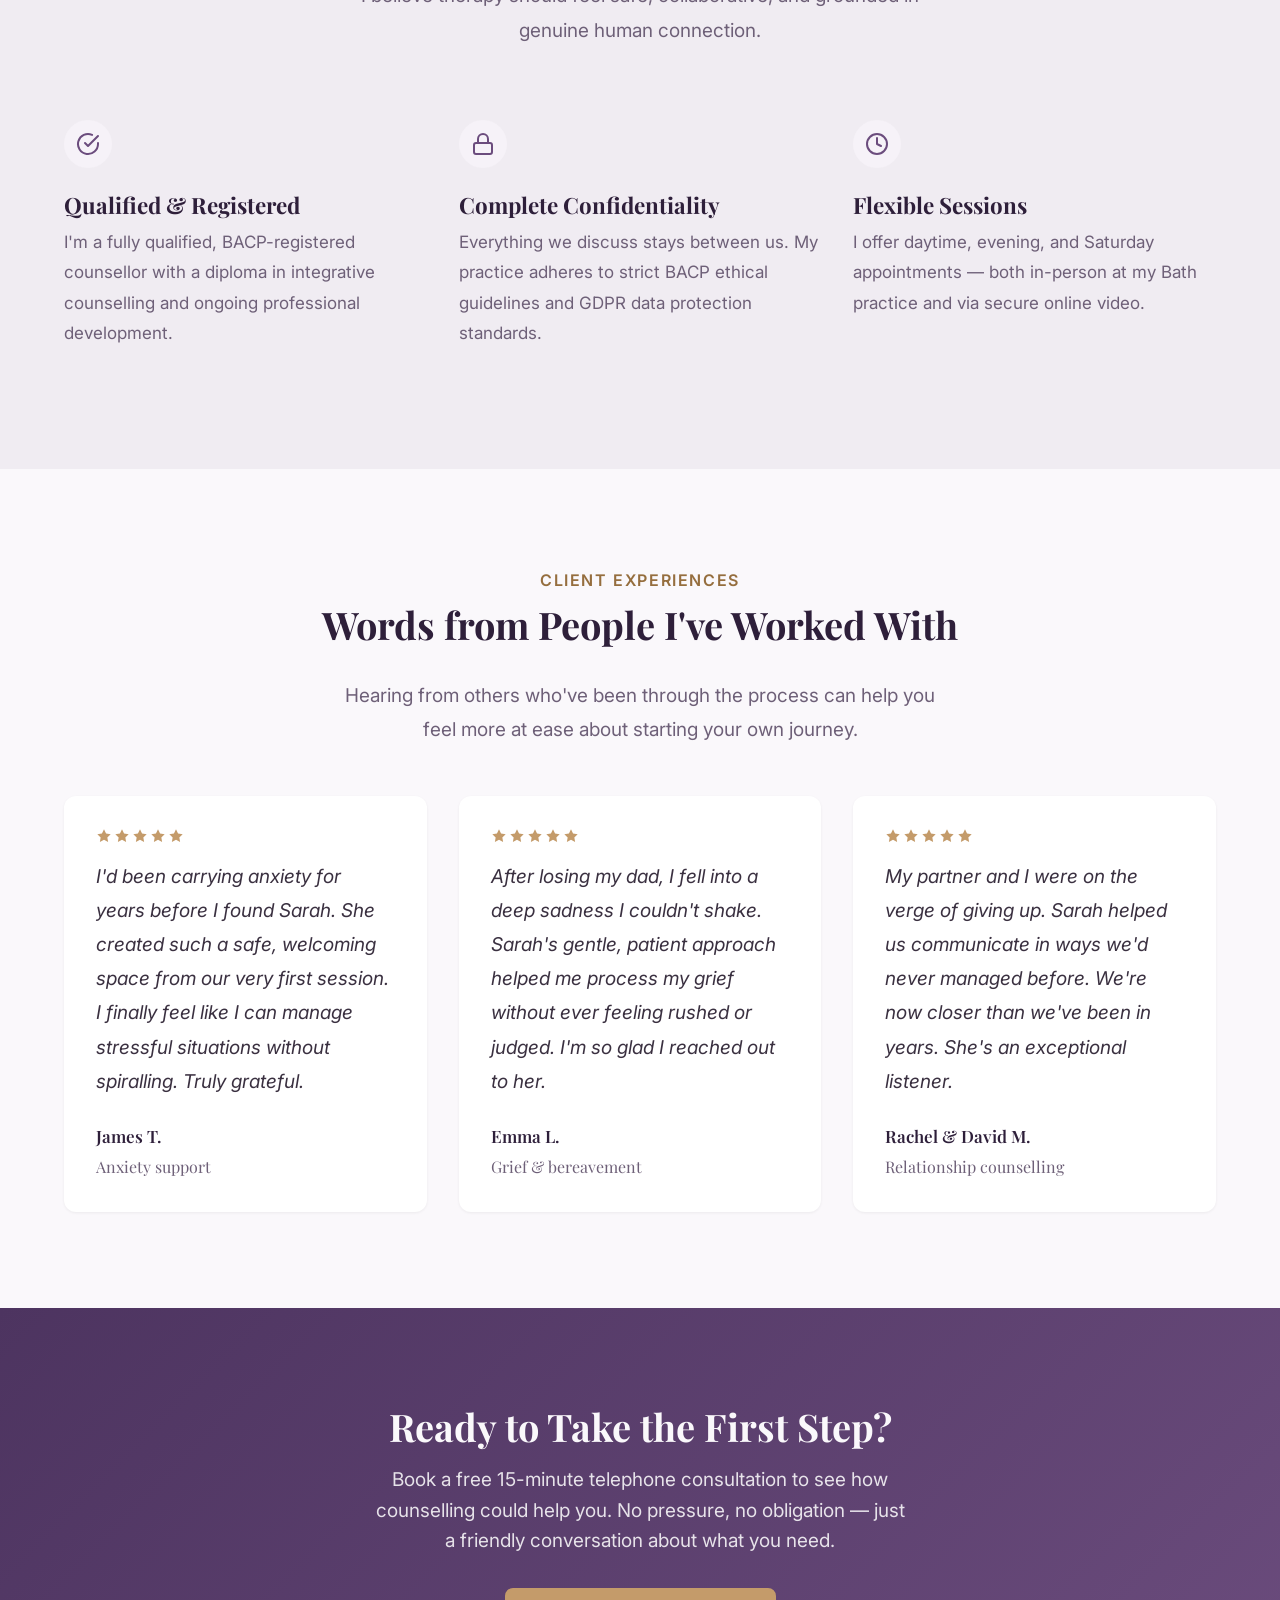
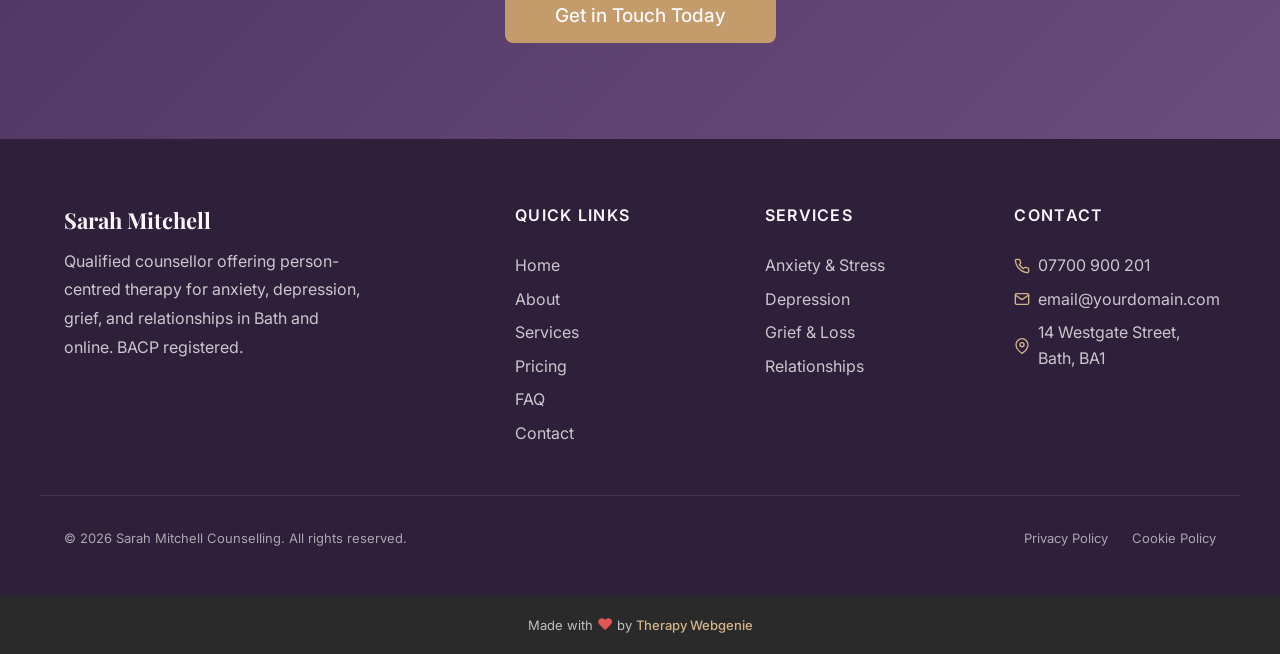
==== commit 28ac640e: "Convert all pages to two-tier nav Top tier: brand + phone/email contact info Bottom tier: nav links " ====
--- a/index.html
+++ b/index.html
@@ -58,36 +58,61 @@
   <a href="#main" class="skip-link">Skip to main content</a>
 
   <!-- SECTION: nav -->
-  <nav class="nav" role="navigation" aria-label="Main navigation">
-    <div class="container nav__inner">
-      <a href="index.html" class="nav__brand">
-        <!-- PROFILE:logo --><!-- /PROFILE:logo -->
-        <span class="nav__name"><!-- PROFILE:site_title -->Sarah Mitchell<!-- /PROFILE:site_title --></span>
-        <span class="nav__title"><!-- PROFILE:site_slogan -->Counselling &amp; Therapy<!-- /PROFILE:site_slogan --></span>
-      </a>
-      <div class="nav__links">
+  <nav class="nav nav--two-tier" role="navigation" aria-label="Main navigation">
+    <div class="container">
+      <div class="nav__top">
+        <a href="index.html" class="nav__brand nav__brand--inline">
+          <div class="nav__brand-text">
+            <span class="nav__name"><!-- PROFILE:site_title -->Sarah Mitchell<!-- /PROFILE:site_title --></span>
+            <span class="nav__title"><!-- PROFILE:site_slogan -->Counselling &amp; Therapy<!-- /PROFILE:site_slogan --></span>
+          </div>
+        </a>
+        <div class="nav__contact">
+          <div class="nav__contact-item">
+            <svg xmlns="http://www.w3.org/2000/svg" viewBox="0 0 24 24" fill="none" stroke="currentColor" stroke-width="2" stroke-linecap="round" stroke-linejoin="round"><path d="M22 16.92v3a2 2 0 0 1-2.18 2 19.79 19.79 0 0 1-8.63-3.07 19.5 19.5 0 0 1-6-6 19.79 19.79 0 0 1-3.07-8.67A2 2 0 0 1 4.11 2h3a2 2 0 0 1 2 1.72c.127.96.361 1.903.7 2.81a2 2 0 0 1-.45 2.11L8.09 9.91a16 16 0 0 0 6 6l1.27-1.27a2 2 0 0 1 2.11-.45c.907.339 1.85.573 2.81.7A2 2 0 0 1 22 16.92z"></path></svg>
+            <!-- PROFILE:phone_landline --><a href="tel:07700900201">07700 900 201</a><!-- /PROFILE:phone_landline -->
+          </div>
+          <div class="nav__contact-item">
+            <svg xmlns="http://www.w3.org/2000/svg" viewBox="0 0 24 24" fill="none" stroke="currentColor" stroke-width="2" stroke-linecap="round" stroke-linejoin="round"><path d="M4 4h16c1.1 0 2 .9 2 2v12c0 1.1-.9 2-2 2H4c-1.1 0-2-.9-2-2V6c0-1.1.9-2 2-2z"></path><polyline points="22,6 12,13 2,6"></polyline></svg>
+            <!-- PROFILE:email --><a href="mailto:email@yourdomain.com">email@yourdomain.com</a><!-- /PROFILE:email -->
+          </div>
+        </div>
+      </div>
+      <div class="nav__bottom">
+        <div class="nav__links">
         <a href="index.html" class="nav__link nav__link--active">Home</a>
         <a href="about.html" class="nav__link">About</a>
         <a href="services.html" class="nav__link">Services</a>
         <a href="pricing.html" class="nav__link">Pricing</a>
         <a href="faq.html" class="nav__link">FAQ</a>
         <a href="contact.html" class="nav__link">Contact</a>
-        <a href="contact.html" class="btn btn--primary nav__cta">Book a Session</a>
-      </div>
-      <button class="nav__toggle" aria-label="Toggle menu" aria-expanded="false" aria-controls="mobile-menu">
-        <span class="nav__toggle-bar"></span>
-        <span class="nav__toggle-bar"></span>
-        <span class="nav__toggle-bar"></span>
-      </button>
+          <a href="contact.html" class="btn btn--primary nav__cta">Book a Session</a>
+        </div>
+        <button class="nav__toggle" aria-label="Toggle menu" aria-expanded="false" aria-controls="mobile-menu">
+          <span class="nav__toggle-bar"></span>
+          <span class="nav__toggle-bar"></span>
+          <span class="nav__toggle-bar"></span>
+        </button>
+      </div>
     </div>
     <div class="nav__mobile" id="mobile-menu" role="menu">
-      <a href="index.html" class="nav__link nav__link--active" role="menuitem">Home</a>
-      <a href="about.html" class="nav__link" role="menuitem">About</a>
-      <a href="services.html" class="nav__link" role="menuitem">Services</a>
-      <a href="pricing.html" class="nav__link" role="menuitem">Pricing</a>
-      <a href="faq.html" class="nav__link" role="menuitem">FAQ</a>
-      <a href="contact.html" class="nav__link" role="menuitem">Contact</a>
+        <a href="index.html" class="nav__link nav__link--active" role="menuitem">Home</a>
+        <a href="about.html" class="nav__link" role="menuitem">About</a>
+        <a href="services.html" class="nav__link" role="menuitem">Services</a>
+        <a href="pricing.html" class="nav__link" role="menuitem">Pricing</a>
+        <a href="faq.html" class="nav__link" role="menuitem">FAQ</a>
+        <a href="contact.html" class="nav__link" role="menuitem">Contact</a>
       <a href="contact.html" class="btn btn--primary" role="menuitem">Book a Session</a>
+      <div class="nav__mobile-contact">
+        <div class="nav__contact-item">
+          <svg xmlns="http://www.w3.org/2000/svg" viewBox="0 0 24 24" fill="none" stroke="currentColor" stroke-width="2" stroke-linecap="round" stroke-linejoin="round"><path d="M22 16.92v3a2 2 0 0 1-2.18 2 19.79 19.79 0 0 1-8.63-3.07 19.5 19.5 0 0 1-6-6 19.79 19.79 0 0 1-3.07-8.67A2 2 0 0 1 4.11 2h3a2 2 0 0 1 2 1.72c.127.96.361 1.903.7 2.81a2 2 0 0 1-.45 2.11L8.09 9.91a16 16 0 0 0 6 6l1.27-1.27a2 2 0 0 1 2.11-.45c.907.339 1.85.573 2.81.7A2 2 0 0 1 22 16.92z"></path></svg>
+          <a href="tel:07700900201">07700 900 201</a>
+        </div>
+        <div class="nav__contact-item">
+          <svg xmlns="http://www.w3.org/2000/svg" viewBox="0 0 24 24" fill="none" stroke="currentColor" stroke-width="2" stroke-linecap="round" stroke-linejoin="round"><path d="M4 4h16c1.1 0 2 .9 2 2v12c0 1.1-.9 2-2 2H4c-1.1 0-2-.9-2-2V6c0-1.1.9-2 2-2z"></path><polyline points="22,6 12,13 2,6"></polyline></svg>
+          <a href="mailto:email@yourdomain.com">email@yourdomain.com</a>
+        </div>
+      </div>
     </div>
   </nav>
   <!-- /SECTION: nav -->
--- a/css/components.css
+++ b/css/components.css
@@ -40,6 +40,8 @@
   align-items: center;
   justify-content: space-between;
   height: 72px;
+  position: relative;
+  z-index: 2;
 }
 
 .nav__brand {
@@ -95,6 +97,7 @@
   transition: color var(--transition-fast);
   position: relative;
   padding: var(--space-xs) 0;
+  white-space: nowrap;
 }
 
 .nav__link::after {
@@ -154,15 +157,14 @@
   transform: translateY(-7px) rotate(-45deg);
 }
 
-/* Mobile Menu Overlay — slide in from right */
+/* Mobile Menu Overlay — slide in from right, full viewport coverage */
 .nav__mobile {
   display: flex;
   position: fixed;
   inset: 0;
-  top: 72px;
   background-color: var(--color-surface);
-  z-index: 99;
-  padding: var(--space-xl) var(--space-lg);
+  z-index: 1;
+  padding: calc(72px + var(--space-xl)) var(--space-lg) var(--space-xl);
   flex-direction: column;
   gap: var(--space-lg);
   overflow-y: auto;
@@ -174,9 +176,9 @@
               visibility 0.35s;
 }
 
-/* When opened from the compact scroll header, start below it */
+/* When opened from the compact scroll header */
 .nav__mobile--from-scroll {
-  top: 56px;
+  padding-top: calc(56px + var(--space-xl));
   z-index: 201;
 }
 
@@ -1092,7 +1094,7 @@
 
 @media (min-width: 1024px) {
   .hero--half .hero__content {
-    padding: var(--space-4xl) var(--space-4xl) var(--space-4xl) var(--space-3xl);
+    padding: var(--space-4xl);
   }
 }
 
@@ -1275,7 +1277,7 @@
 
 @media (min-width: 1024px) {
   .hero--half.hero--reverse .hero__content {
-    padding: var(--space-4xl) var(--space-3xl) var(--space-4xl) var(--space-4xl);
+    padding: var(--space-4xl);
   }
 }
 
@@ -2485,12 +2487,19 @@
   display: grid;
   grid-template-columns: 1fr;
   gap: var(--space-2xl);
-  align-items: center;
+  align-items: stretch;
 }
 
 .about-hero h1,
 .about-hero h2 {
   margin-bottom: var(--space-lg);
+}
+
+.about-hero__image-wrap {
+  background-size: cover;
+  background-position: center;
+  background-repeat: no-repeat;
+  min-height: 400px;
 }
 
 .about-hero__image {
@@ -2544,6 +2553,71 @@
   }
 
   .about-hero__inner > div:last-child {
+    padding: var(--space-4xl);
+  }
+}
+
+/* =============================================
+   ABOUT: SPLIT THIRD
+   1fr image (left) + 2fr text (right).
+   Narrower image column than about-hero.
+   Uses background-image for full-bleed coverage.
+   ============================================= */
+.about-split-third {
+  padding: 0;
+}
+
+.about-split-third__inner {
+  display: grid;
+  grid-template-columns: 1fr;
+  gap: var(--space-2xl);
+  align-items: stretch;
+}
+
+.about-split-third h1,
+.about-split-third h2 {
+  margin-bottom: var(--space-lg);
+}
+
+.about-split-third__image-wrap {
+  background-size: cover;
+  background-position: center;
+  background-repeat: no-repeat;
+  min-height: 350px;
+}
+
+.about-split-third__text {
+  padding: var(--space-2xl) var(--space-lg);
+  display: flex;
+  flex-direction: column;
+  justify-content: center;
+}
+
+.about-split-third__text p {
+  color: var(--color-text-light);
+  line-height: var(--line-height-relaxed);
+}
+
+.about-split-third__text p + p {
+  margin-top: var(--space-md);
+}
+
+@media (min-width: 768px) {
+  .about-split-third {
+    overflow: hidden;
+  }
+
+  .about-split-third__inner {
+    grid-template-columns: 1fr 2fr;
+    gap: 0;
+  }
+
+  .about-split-third__image-wrap {
+    overflow: hidden;
+    min-height: 500px;
+  }
+
+  .about-split-third__text {
     padding: var(--space-4xl);
   }
 }
--- a/css/theme.css
+++ b/css/theme.css
@@ -54,3 +54,10 @@
 .testimonial--standalone .testimonial__stars {
   justify-content: center;
 }
+
+/* Portrait image — taller on desktop */
+@media (min-width: 768px) {
+  .intro__image-wrap {
+    min-height: 500px;
+  }
+}
